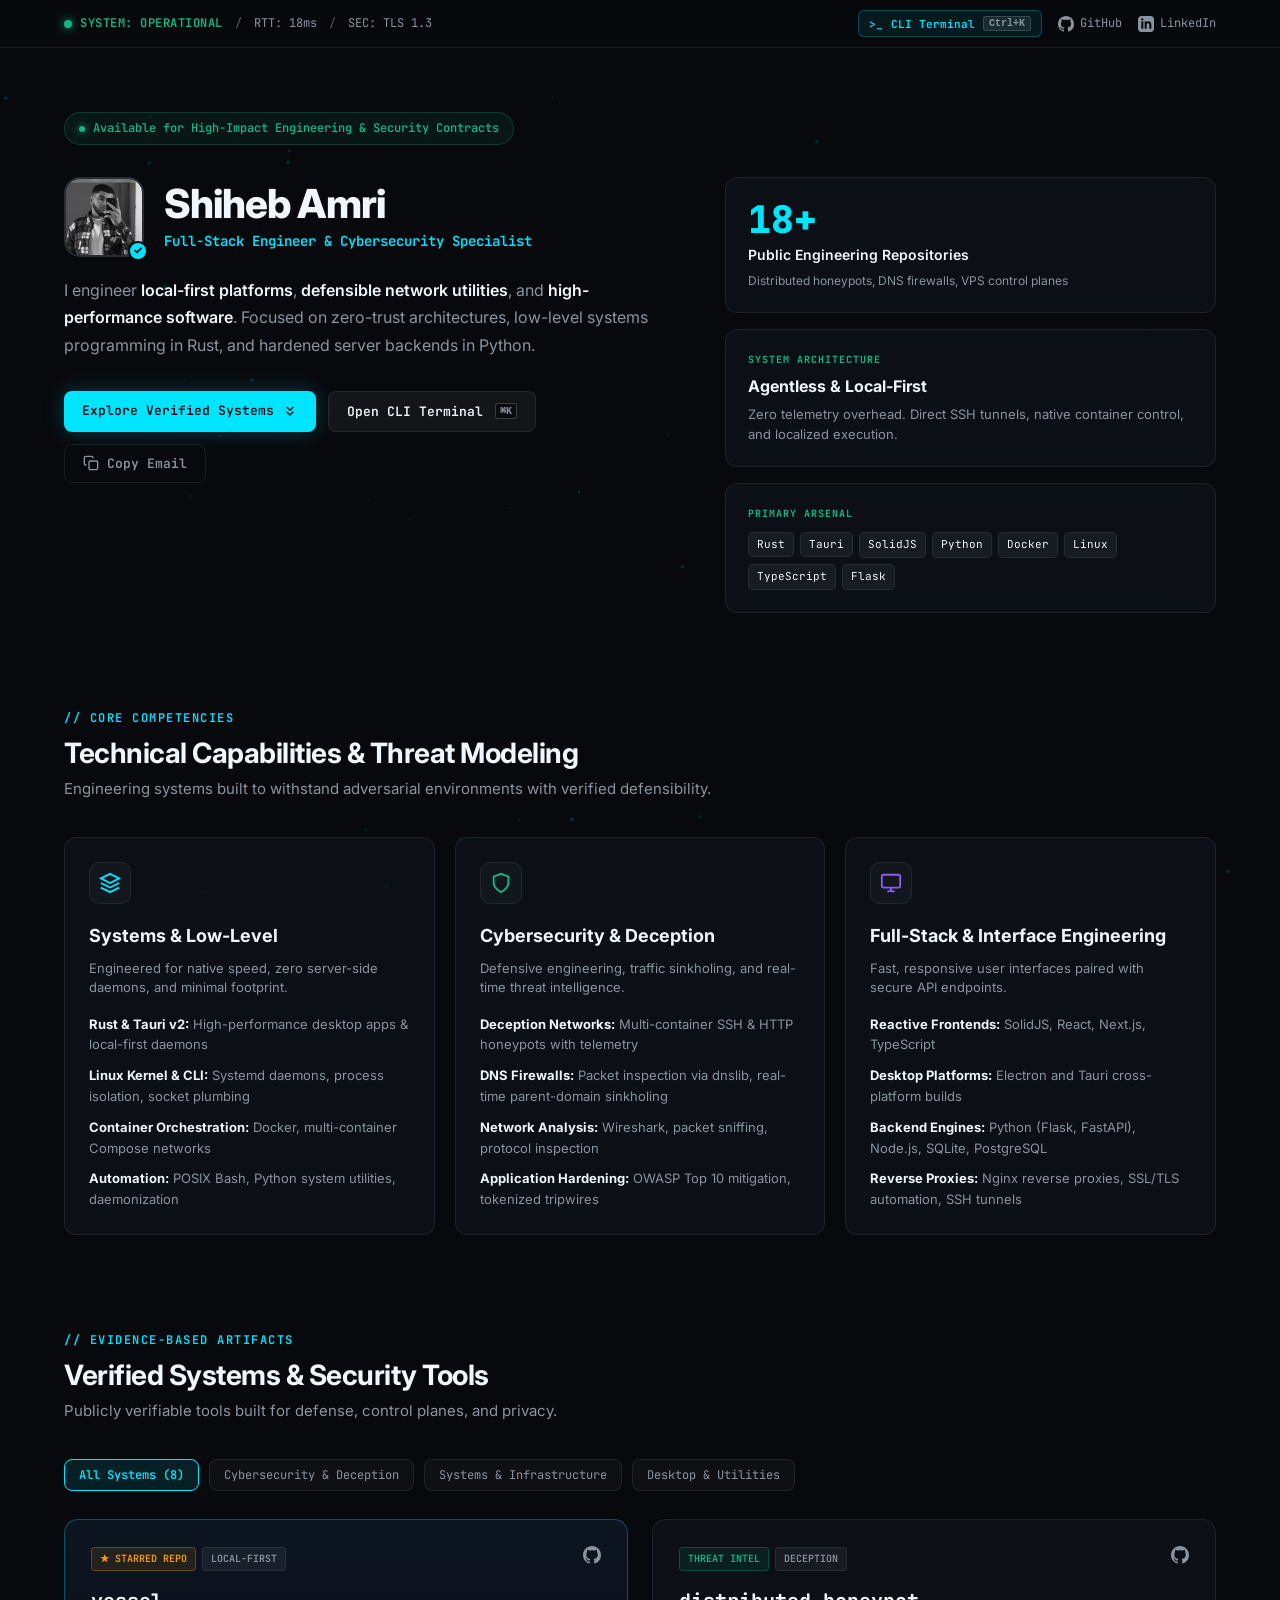
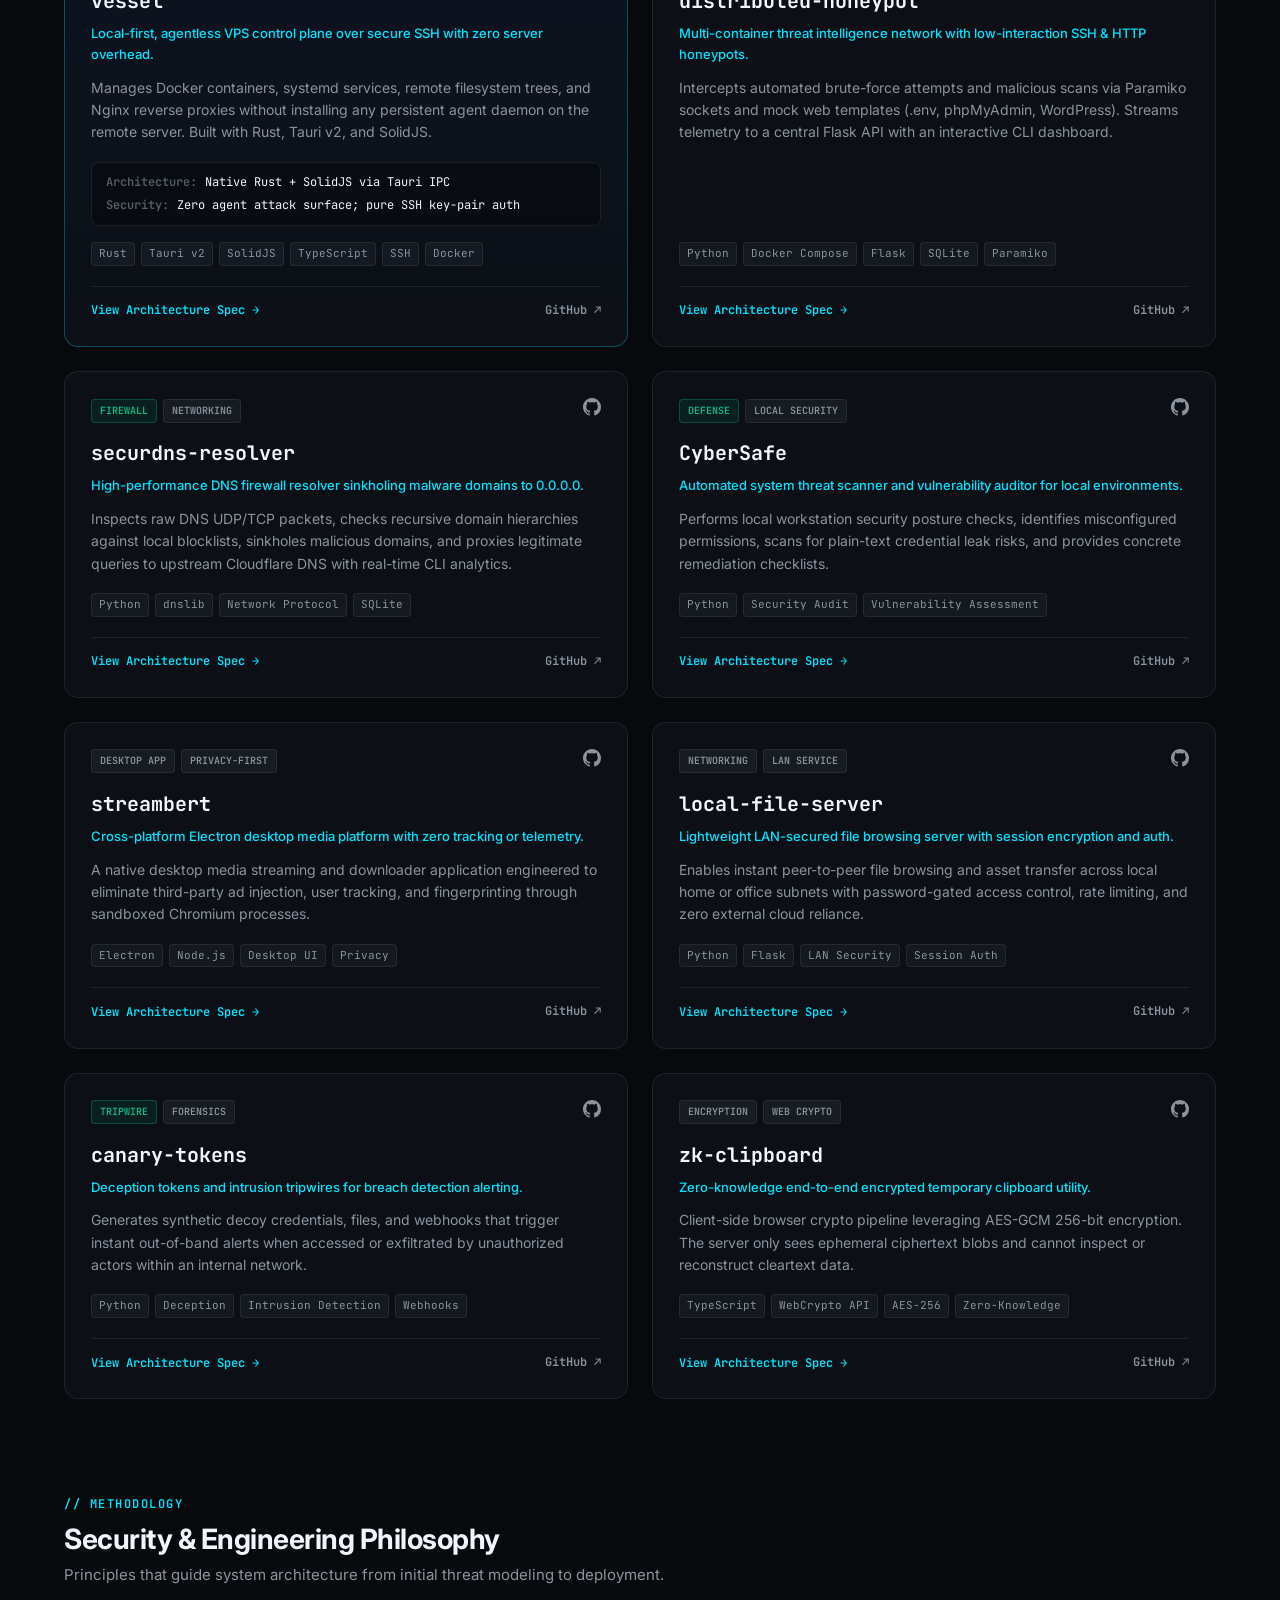
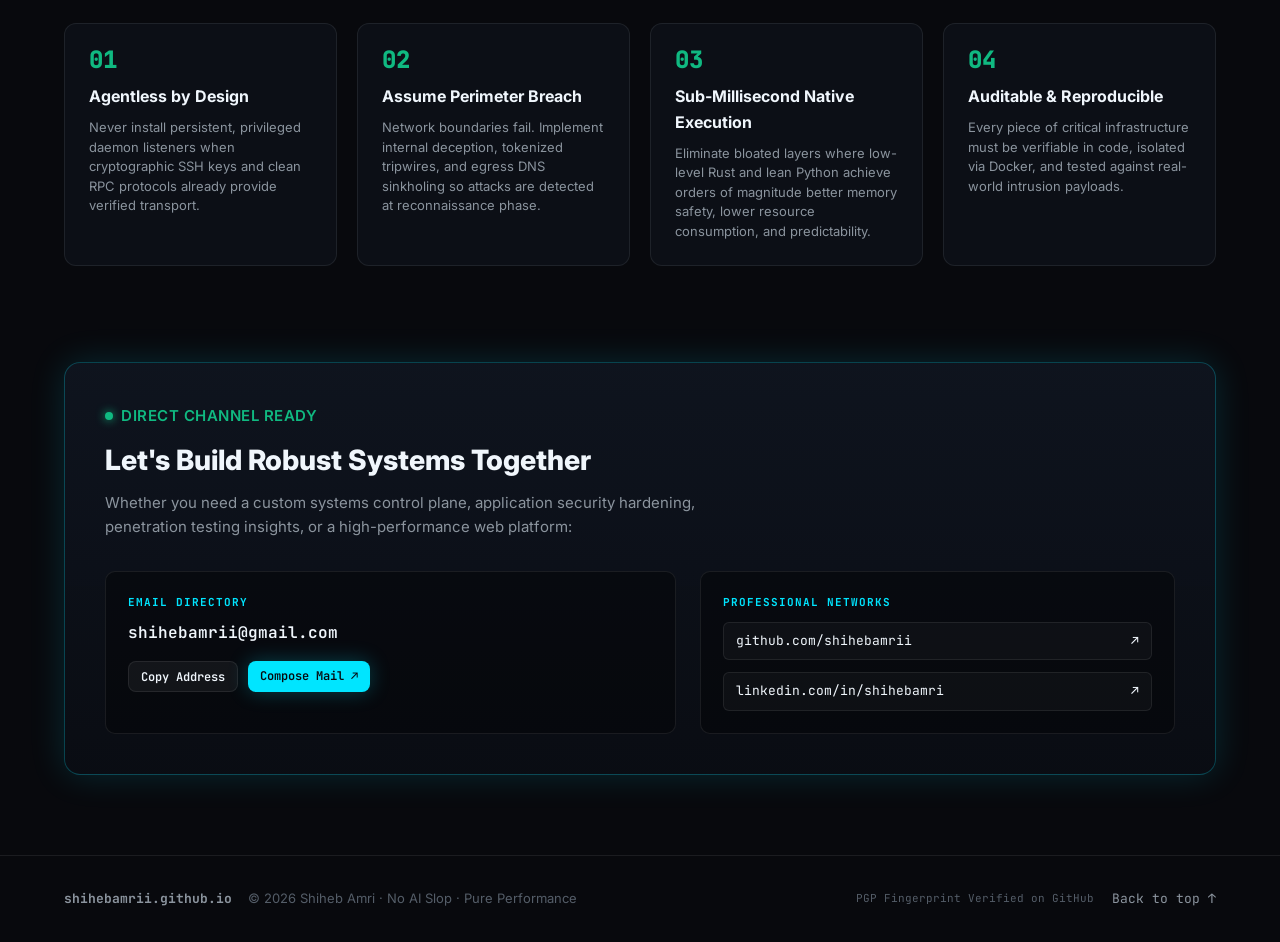
==== index.html @ 196daef8 "feat: initial release of minimal dark engineering & cybersecurity portfolio" ====
<!DOCTYPE html>
<html lang="en">
<head>
  <meta charset="UTF-8">
  <meta name="viewport" content="width=device-width, initial-scale=1.0">
  <title>Shiheb Amri — Full-Stack Engineer & Cybersecurity Specialist</title>
  <meta name="description" content="Portfolio of Shiheb Amri (shihebamrii). Full-Stack Engineer & Cybersecurity Specialist building local-first systems, DNS firewalls, distributed honeypots, and high-performance software.">
  <meta name="keywords" content="Shiheb Amri, shihebamrii, Cybersecurity, Full-Stack Developer, Rust, Tauri, SolidJS, Python, Flask, Docker, Linux, DNS Firewall, Honeypots">
  <meta name="author" content="Shiheb Amri">
  
  <!-- Open Graph / Social Media -->
  <meta property="og:type" content="website">
  <meta property="og:url" content="https://shihebamrii.github.io/">
  <meta property="og:title" content="Shiheb Amri — Full-Stack Engineer & Cybersecurity Specialist">
  <meta property="og:description" content="Local-first platforms, network intrusion deception, DNS firewalls, and zero-trust engineering.">
  <meta property="og:image" content="https://avatars.githubusercontent.com/u/238729275?v=4">

  <!-- Twitter Card -->
  <meta name="twitter:card" content="summary_large_image">
  <meta name="twitter:title" content="Shiheb Amri — Full-Stack Engineer & Cybersecurity Specialist">
  <meta name="twitter:description" content="Local-first platforms, network intrusion deception, DNS firewalls, and zero-trust engineering.">
  <meta name="twitter:image" content="https://avatars.githubusercontent.com/u/238729275?v=4">

  <!-- Favicon -->
  <link rel="icon" type="image/svg+xml" href="data:image/svg+xml,<svg xmlns='http://www.w3.org/2000/svg' viewBox='0 0 100 100'><rect width='100' height='100' rx='20' fill='%2308090d'/><path d='M50 15 L80 30 L80 60 C80 75 50 88 50 88 C50 88 20 75 20 60 L20 30 Z' fill='none' stroke='%2300e5ff' stroke-width='6'/><circle cx='50' cy='52' r='8' fill='%2310b981'/></svg>">

  <!-- Typography: Inter & JetBrains Mono -->
  <link rel="preconnect" href="https://fonts.googleapis.com">
  <link rel="preconnect" href="https://fonts.gstatic.com" crossorigin>
  <link href="https://fonts.googleapis.com/css2?family=Inter:wght@300;400;500;600;700&family=JetBrains+Mono:wght@400;500;600;700&display=swap" rel="stylesheet">
  
  <!-- Stylesheet -->
  <link rel="stylesheet" href="css/style.css">
</head>
<body>
  <!-- Ambient Interactive Canvas -->
  <canvas id="ambient-canvas"></canvas>

  <!-- Top System Telemetry Bar -->
  <header class="telemetry-bar">
    <div class="telemetry-inner">
      <div class="telemetry-left">
        <span class="status-indicator">
          <span class="pulse-dot"></span>
          <span class="status-text">SYSTEM: OPERATIONAL</span>
        </span>
        <span class="telemetry-divider">/</span>
        <span class="telemetry-stat" id="telemetry-ping">RTT: 18ms</span>
        <span class="telemetry-divider">/</span>
        <span class="telemetry-stat">SEC: TLS 1.3</span>
      </div>

      <div class="telemetry-right">
        <button class="terminal-trigger-btn" id="open-terminal-btn" aria-label="Open Interactive Terminal">
          <span class="terminal-icon">&gt;_</span>
          <span class="terminal-label">CLI Terminal</span>
          <kbd class="kbd-badge">Ctrl+K</kbd>
        </button>
        <a href="https://github.com/shihebamrii" target="_blank" rel="noopener noreferrer" class="telemetry-link" aria-label="GitHub Profile">
          <svg class="icon" viewBox="0 0 24 24" width="16" height="16" fill="currentColor">
            <path d="M12 0C5.37 0 0 5.37 0 12c0 5.31 3.435 9.795 8.205 11.385.6.105.825-.255.825-.57 0-.285-.015-1.23-.015-2.235-3.015.555-3.795-.735-4.035-1.41-.135-.345-.72-1.41-1.23-1.695-.42-.225-1.02-.78-.015-.795.945-.015 1.62.87 1.845 1.23 1.08 1.815 2.805 1.305 3.495.99.105-.78.42-1.305.765-1.605-2.67-.3-5.46-1.335-5.46-5.925 0-1.305.465-2.385 1.23-3.225-.12-.3-.54-1.53.12-3.18 0 0 1.005-.315 3.3 1.23.96-.27 1.98-.405 3-.405s2.04.135 3 .405c2.295-1.56 3.3-1.23 3.3-1.23.66 1.65.24 2.88.12 3.18.765.84 1.23 1.905 1.23 3.225 0 4.605-2.805 5.625-5.475 5.925.435.375.81 1.095.81 2.22 0 1.605-.015 2.895-.015 3.3 0 .315.225.69.825.57A12.02 12.02 0 0024 12c0-6.63-5.37-12-12-12z"/>
          </svg>
          <span>GitHub</span>
        </a>
        <a href="https://linkedin.com/in/shihebamri" target="_blank" rel="noopener noreferrer" class="telemetry-link" aria-label="LinkedIn Profile">
          <svg class="icon" viewBox="0 0 24 24" width="16" height="16" fill="currentColor">
            <path d="M19 0h-14c-2.761 0-5 2.239-5 5v14c0 2.761 2.239 5 5 5h14c2.762 0 5-2.239 5-5v-14c0-2.761-2.238-5-5-5zm-11 19h-3v-11h3v11zm-1.5-12.268c-.966 0-1.75-.79-1.75-1.764s.784-1.764 1.75-1.764 1.75.79 1.75 1.764-.783 1.764-1.75 1.764zm13.5 12.268h-3v-5.604c0-3.368-4-3.113-4 0v5.604h-3v-11h3v1.765c1.396-2.586 7-2.777 7 2.476v6.759z"/>
          </svg>
          <span>LinkedIn</span>
        </a>
      </div>
    </div>
  </header>

  <!-- Main Container -->
  <main class="page-container">
    
    <!-- Hero Section -->
    <section class="hero-section" id="overview">
      <div class="hero-badge">
        <span class="badge-dot"></span>
        <span class="badge-text">Available for High-Impact Engineering & Security Contracts</span>
      </div>

      <div class="hero-content">
        <div class="hero-intro">
          <div class="hero-header-row">
            <div class="hero-avatar-wrapper">
              <img src="assets/avatar.png" alt="Shiheb Amri" class="hero-avatar" onerror="this.src='https://avatars.githubusercontent.com/u/238729275?v=4'">
              <span class="avatar-verified-badge" title="Identity Verified">✓</span>
            </div>
            <div>
              <h1 class="hero-name">Shiheb Amri</h1>
              <div class="hero-role-tag">Full-Stack Engineer &amp; Cybersecurity Specialist</div>
            </div>
          </div>

          <p class="hero-bio">
            I engineer <strong>local-first platforms</strong>, <strong>defensible network utilities</strong>, and <strong>high-performance software</strong>. 
            Focused on zero-trust architectures, low-level systems programming in Rust, and hardened server backends in Python.
          </p>

          <div class="hero-actions">
            <a href="#systems" class="btn btn-primary">
              <span>Explore Verified Systems</span>
              <svg viewBox="0 0 24 24" width="16" height="16" fill="none" stroke="currentColor" stroke-width="2">
                <path d="M7 13l5 5 5-5M7 6l5 5 5-5"/>
              </svg>
            </a>
            <button class="btn btn-secondary" id="hero-terminal-btn">
              <span>Open CLI Terminal</span>
              <kbd class="kbd-inline">⌘K</kbd>
            </button>
            <button class="btn btn-ghost" id="copy-email-btn" data-email="shihebamrii@gmail.com">
              <svg viewBox="0 0 24 24" width="16" height="16" fill="none" stroke="currentColor" stroke-width="2">
                <rect x="9" y="9" width="13" height="13" rx="2" ry="2"></rect>
                <path d="M5 15H4a2 2 0 0 1-2-2V4a2 2 0 0 1 2-2h9a2 2 0 0 1 2 2v1"></path>
              </svg>
              <span id="copy-email-text">Copy Email</span>
            </button>
          </div>
        </div>

        <!-- Bento Hero Highlights -->
        <div class="hero-bento">
          <div class="bento-card bento-metric">
            <div class="metric-number">18+</div>
            <div class="metric-label">Public Engineering Repositories</div>
            <div class="metric-sub">Distributed honeypots, DNS firewalls, VPS control planes</div>
          </div>

          <div class="bento-card bento-core">
            <div class="card-tag">SYSTEM ARCHITECTURE</div>
            <h3 class="bento-title">Agentless &amp; Local-First</h3>
            <p class="bento-desc">Zero telemetry overhead. Direct SSH tunnels, native container control, and localized execution.</p>
          </div>

          <div class="bento-card bento-languages">
            <div class="card-tag">PRIMARY ARSENAL</div>
            <div class="stack-badges">
              <span class="badge">Rust</span>
              <span class="badge">Tauri</span>
              <span class="badge">SolidJS</span>
              <span class="badge">Python</span>
              <span class="badge">Docker</span>
              <span class="badge">Linux</span>
              <span class="badge">TypeScript</span>
              <span class="badge">Flask</span>
            </div>
          </div>
        </div>
      </div>
    </section>

    <!-- Technical Competencies Section -->
    <section class="section-container" id="capabilities">
      <div class="section-header">
        <div class="section-pretitle">// CORE COMPETENCIES</div>
        <h2 class="section-title">Technical Capabilities &amp; Threat Modeling</h2>
        <p class="section-desc">Engineering systems built to withstand adversarial environments with verified defensibility.</p>
      </div>

      <div class="capabilities-grid">
        <div class="cap-card">
          <div class="cap-icon">
            <svg viewBox="0 0 24 24" width="22" height="22" fill="none" stroke="#00e5ff" stroke-width="2">
              <path d="M12 2L2 7l10 5 10-5-10-5zM2 17l10 5 10-5M2 12l10 5 10-5"/>
            </svg>
          </div>
          <h3 class="cap-title">Systems &amp; Low-Level</h3>
          <p class="cap-desc">Engineered for native speed, zero server-side daemons, and minimal footprint.</p>
          <ul class="cap-list">
            <li><strong>Rust &amp; Tauri v2:</strong> High-performance desktop apps &amp; local-first daemons</li>
            <li><strong>Linux Kernel &amp; CLI:</strong> Systemd daemons, process isolation, socket plumbing</li>
            <li><strong>Container Orchestration:</strong> Docker, multi-container Compose networks</li>
            <li><strong>Automation:</strong> POSIX Bash, Python system utilities, daemonization</li>
          </ul>
        </div>

        <div class="cap-card">
          <div class="cap-icon">
            <svg viewBox="0 0 24 24" width="22" height="22" fill="none" stroke="#10b981" stroke-width="2">
              <path d="M12 22s8-4 8-10V5l-8-3-8 3v7c0 6 8 10 8 10z"/>
            </svg>
          </div>
          <h3 class="cap-title">Cybersecurity &amp; Deception</h3>
          <p class="cap-desc">Defensive engineering, traffic sinkholing, and real-time threat intelligence.</p>
          <ul class="cap-list">
            <li><strong>Deception Networks:</strong> Multi-container SSH &amp; HTTP honeypots with telemetry</li>
            <li><strong>DNS Firewalls:</strong> Packet inspection via dnslib, real-time parent-domain sinkholing</li>
            <li><strong>Network Analysis:</strong> Wireshark, packet sniffing, protocol inspection</li>
            <li><strong>Application Hardening:</strong> OWASP Top 10 mitigation, tokenized tripwires</li>
          </ul>
        </div>

        <div class="cap-card">
          <div class="cap-icon">
            <svg viewBox="0 0 24 24" width="22" height="22" fill="none" stroke="#8b5cf6" stroke-width="2">
              <rect x="2" y="3" width="20" height="14" rx="2" ry="2"/>
              <line x1="8" y1="21" x2="16" y2="21"/>
              <line x1="12" y1="17" x2="12" y2="21"/>
            </svg>
          </div>
          <h3 class="cap-title">Full-Stack &amp; Interface Engineering</h3>
          <p class="cap-desc">Fast, responsive user interfaces paired with secure API endpoints.</p>
          <ul class="cap-list">
            <li><strong>Reactive Frontends:</strong> SolidJS, React, Next.js, TypeScript</li>
            <li><strong>Desktop Platforms:</strong> Electron and Tauri cross-platform builds</li>
            <li><strong>Backend Engines:</strong> Python (Flask, FastAPI), Node.js, SQLite, PostgreSQL</li>
            <li><strong>Reverse Proxies:</strong> Nginx reverse proxies, SSL/TLS automation, SSH tunnels</li>
          </ul>
        </div>
      </div>
    </section>

    <!-- Featured Engineering & Security Systems Section -->
    <section class="section-container" id="systems">
      <div class="section-header">
        <div class="section-pretitle">// EVIDENCE-BASED ARTIFACTS</div>
        <h2 class="section-title">Verified Systems &amp; Security Tools</h2>
        <p class="section-desc">Publicly verifiable tools built for defense, control planes, and privacy.</p>
      </div>

      <!-- Filter Controls -->
      <div class="filter-bar">
        <button class="filter-btn active" data-filter="all">All Systems (8)</button>
        <button class="filter-btn" data-filter="security">Cybersecurity &amp; Deception</button>
        <button class="filter-btn" data-filter="systems">Systems &amp; Infrastructure</button>
        <button class="filter-btn" data-filter="desktop">Desktop &amp; Utilities</button>
      </div>

      <!-- Systems Grid -->
      <div class="systems-grid" id="projects-grid">
        
        <!-- Project 1: vessel -->
        <article class="system-card featured-system" data-category="systems">
          <div class="card-glow"></div>
          <div class="system-header">
            <div class="system-meta">
              <span class="system-badge star-badge">★ STARRED REPO</span>
              <span class="system-badge">LOCAL-FIRST</span>
            </div>
            <div class="system-links">
              <a href="https://github.com/shihebamrii/vessel" target="_blank" rel="noopener noreferrer" class="card-icon-link" title="View Source on GitHub">
                <svg viewBox="0 0 24 24" width="18" height="18" fill="currentColor">
                  <path d="M12 0C5.37 0 0 5.37 0 12c0 5.31 3.435 9.795 8.205 11.385.6.105.825-.255.825-.57 0-.285-.015-1.23-.015-2.235-3.015.555-3.795-.735-4.035-1.41-.135-.345-.72-1.41-1.23-1.695-.42-.225-1.02-.78-.015-.795.945-.015 1.62.87 1.845 1.23 1.08 1.815 2.805 1.305 3.495.99.105-.78.42-1.305.765-1.605-2.67-.3-5.46-1.335-5.46-5.925 0-1.305.465-2.385 1.23-3.225-.12-.3-.54-1.53.12-3.18 0 0 1.005-.315 3.3 1.23.96-.27 1.98-.405 3-.405s2.04.135 3 .405c2.295-1.56 3.3-1.23 3.3-1.23.66 1.65.24 2.88.12 3.18.765.84 1.23 1.905 1.23 3.225 0 4.605-2.805 5.625-5.475 5.925.435.375.81 1.095.81 2.22 0 1.605-.015 2.895-.015 3.3 0 .315.225.69.825.57A12.02 12.02 0 0024 12c0-6.63-5.37-12-12-12z"/>
                </svg>
              </a>
            </div>
          </div>
          <h3 class="system-title">vessel</h3>
          <p class="system-tagline">Local-first, agentless VPS control plane over secure SSH with zero server overhead.</p>
          <p class="system-summary">
            Manages Docker containers, systemd services, remote filesystem trees, and Nginx reverse proxies without installing any persistent agent daemon on the remote server. Built with Rust, Tauri v2, and SolidJS.
          </p>
          <div class="system-specs">
            <div class="spec-item">
              <span class="spec-k">Architecture:</span>
              <span class="spec-v">Native Rust + SolidJS via Tauri IPC</span>
            </div>
            <div class="spec-item">
              <span class="spec-k">Security:</span>
              <span class="spec-v">Zero agent attack surface; pure SSH key-pair auth</span>
            </div>
          </div>
          <div class="system-tags">
            <span class="tech-tag">Rust</span>
            <span class="tech-tag">Tauri v2</span>
            <span class="tech-tag">SolidJS</span>
            <span class="tech-tag">TypeScript</span>
            <span class="tech-tag">SSH</span>
            <span class="tech-tag">Docker</span>
          </div>
          <div class="system-footer">
            <button class="spec-trigger-btn" data-project="vessel">View Architecture Spec →</button>
            <a href="https://github.com/shihebamrii/vessel" target="_blank" rel="noopener noreferrer" class="system-ext-link">GitHub ↗</a>
          </div>
        </article>

        <!-- Project 2: distributed-honeypot -->
        <article class="system-card" data-category="security">
          <div class="card-glow"></div>
          <div class="system-header">
            <div class="system-meta">
              <span class="system-badge sec-badge">THREAT INTEL</span>
              <span class="system-badge">DECEPTION</span>
            </div>
            <div class="system-links">
              <a href="https://github.com/shihebamrii/distributed-honeypot" target="_blank" rel="noopener noreferrer" class="card-icon-link" title="View Source">
                <svg viewBox="0 0 24 24" width="18" height="18" fill="currentColor">
                  <path d="M12 0C5.37 0 0 5.37 0 12c0 5.31 3.435 9.795 8.205 11.385.6.105.825-.255.825-.57 0-.285-.015-1.23-.015-2.235-3.015.555-3.795-.735-4.035-1.41-.135-.345-.72-1.41-1.23-1.695-.42-.225-1.02-.78-.015-.795.945-.015 1.62.87 1.845 1.23 1.08 1.815 2.805 1.305 3.495.99.105-.78.42-1.305.765-1.605-2.67-.3-5.46-1.335-5.46-5.925 0-1.305.465-2.385 1.23-3.225-.12-.3-.54-1.53.12-3.18 0 0 1.005-.315 3.3 1.23.96-.27 1.98-.405 3-.405s2.04.135 3 .405c2.295-1.56 3.3-1.23 3.3-1.23.66 1.65.24 2.88.12 3.18.765.84 1.23 1.905 1.23 3.225 0 4.605-2.805 5.625-5.475 5.925.435.375.81 1.095.81 2.22 0 1.605-.015 2.895-.015 3.3 0 .315.225.69.825.57A12.02 12.02 0 0024 12c0-6.63-5.37-12-12-12z"/>
                </svg>
              </a>
            </div>
          </div>
          <h3 class="system-title">distributed-honeypot</h3>
          <p class="system-tagline">Multi-container threat intelligence network with low-interaction SSH &amp; HTTP honeypots.</p>
          <p class="system-summary">
            Intercepts automated brute-force attempts and malicious scans via Paramiko sockets and mock web templates (.env, phpMyAdmin, WordPress). Streams telemetry to a central Flask API with an interactive CLI dashboard.
          </p>
          <div class="system-tags">
            <span class="tech-tag">Python</span>
            <span class="tech-tag">Docker Compose</span>
            <span class="tech-tag">Flask</span>
            <span class="tech-tag">SQLite</span>
            <span class="tech-tag">Paramiko</span>
          </div>
          <div class="system-footer">
            <button class="spec-trigger-btn" data-project="honeypot">View Architecture Spec →</button>
            <a href="https://github.com/shihebamrii/distributed-honeypot" target="_blank" rel="noopener noreferrer" class="system-ext-link">GitHub ↗</a>
          </div>
        </article>

        <!-- Project 3: securdns-resolver -->
        <article class="system-card" data-category="security">
          <div class="card-glow"></div>
          <div class="system-header">
            <div class="system-meta">
              <span class="system-badge sec-badge">FIREWALL</span>
              <span class="system-badge">NETWORKING</span>
            </div>
            <div class="system-links">
              <a href="https://github.com/shihebamrii/securdns-resolver" target="_blank" rel="noopener noreferrer" class="card-icon-link" title="View Source">
                <svg viewBox="0 0 24 24" width="18" height="18" fill="currentColor">
                  <path d="M12 0C5.37 0 0 5.37 0 12c0 5.31 3.435 9.795 8.205 11.385.6.105.825-.255.825-.57 0-.285-.015-1.23-.015-2.235-3.015.555-3.795-.735-4.035-1.41-.135-.345-.72-1.41-1.23-1.695-.42-.225-1.02-.78-.015-.795.945-.015 1.62.87 1.845 1.23 1.08 1.815 2.805 1.305 3.495.99.105-.78.42-1.305.765-1.605-2.67-.3-5.46-1.335-5.46-5.925 0-1.305.465-2.385 1.23-3.225-.12-.3-.54-1.53.12-3.18 0 0 1.005-.315 3.3 1.23.96-.27 1.98-.405 3-.405s2.04.135 3 .405c2.295-1.56 3.3-1.23 3.3-1.23.66 1.65.24 2.88.12 3.18.765.84 1.23 1.905 1.23 3.225 0 4.605-2.805 5.625-5.475 5.925.435.375.81 1.095.81 2.22 0 1.605-.015 2.895-.015 3.3 0 .315.225.69.825.57A12.02 12.02 0 0024 12c0-6.63-5.37-12-12-12z"/>
                </svg>
              </a>
            </div>
          </div>
          <h3 class="system-title">securdns-resolver</h3>
          <p class="system-tagline">High-performance DNS firewall resolver sinkholing malware domains to 0.0.0.0.</p>
          <p class="system-summary">
            Inspects raw DNS UDP/TCP packets, checks recursive domain hierarchies against local blocklists, sinkholes malicious domains, and proxies legitimate queries to upstream Cloudflare DNS with real-time CLI analytics.
          </p>
          <div class="system-tags">
            <span class="tech-tag">Python</span>
            <span class="tech-tag">dnslib</span>
            <span class="tech-tag">Network Protocol</span>
            <span class="tech-tag">SQLite</span>
          </div>
          <div class="system-footer">
            <button class="spec-trigger-btn" data-project="securdns">View Architecture Spec →</button>
            <a href="https://github.com/shihebamrii/securdns-resolver" target="_blank" rel="noopener noreferrer" class="system-ext-link">GitHub ↗</a>
          </div>
        </article>

        <!-- Project 4: CyberSafe -->
        <article class="system-card" data-category="security">
          <div class="card-glow"></div>
          <div class="system-header">
            <div class="system-meta">
              <span class="system-badge sec-badge">DEFENSE</span>
              <span class="system-badge">LOCAL SECURITY</span>
            </div>
            <div class="system-links">
              <a href="https://github.com/shihebamrii/CyberSafe" target="_blank" rel="noopener noreferrer" class="card-icon-link" title="View Source">
                <svg viewBox="0 0 24 24" width="18" height="18" fill="currentColor">
                  <path d="M12 0C5.37 0 0 5.37 0 12c0 5.31 3.435 9.795 8.205 11.385.6.105.825-.255.825-.57 0-.285-.015-1.23-.015-2.235-3.015.555-3.795-.735-4.035-1.41-.135-.345-.72-1.41-1.23-1.695-.42-.225-1.02-.78-.015-.795.945-.015 1.62.87 1.845 1.23 1.08 1.815 2.805 1.305 3.495.99.105-.78.42-1.305.765-1.605-2.67-.3-5.46-1.335-5.46-5.925 0-1.305.465-2.385 1.23-3.225-.12-.3-.54-1.53.12-3.18 0 0 1.005-.315 3.3 1.23.96-.27 1.98-.405 3-.405s2.04.135 3 .405c2.295-1.56 3.3-1.23 3.3-1.23.66 1.65.24 2.88.12 3.18.765.84 1.23 1.905 1.23 3.225 0 4.605-2.805 5.625-5.475 5.925.435.375.81 1.095.81 2.22 0 1.605-.015 2.895-.015 3.3 0 .315.225.69.825.57A12.02 12.02 0 0024 12c0-6.63-5.37-12-12-12z"/>
                </svg>
              </a>
            </div>
          </div>
          <h3 class="system-title">CyberSafe</h3>
          <p class="system-tagline">Automated system threat scanner and vulnerability auditor for local environments.</p>
          <p class="system-summary">
            Performs local workstation security posture checks, identifies misconfigured permissions, scans for plain-text credential leak risks, and provides concrete remediation checklists.
          </p>
          <div class="system-tags">
            <span class="tech-tag">Python</span>
            <span class="tech-tag">Security Audit</span>
            <span class="tech-tag">Vulnerability Assessment</span>
          </div>
          <div class="system-footer">
            <button class="spec-trigger-btn" data-project="cybersafe">View Architecture Spec →</button>
            <a href="https://github.com/shihebamrii/CyberSafe" target="_blank" rel="noopener noreferrer" class="system-ext-link">GitHub ↗</a>
          </div>
        </article>

        <!-- Project 5: streambert -->
        <article class="system-card" data-category="desktop">
          <div class="card-glow"></div>
          <div class="system-header">
            <div class="system-meta">
              <span class="system-badge">DESKTOP APP</span>
              <span class="system-badge">PRIVACY-FIRST</span>
            </div>
            <div class="system-links">
              <a href="https://github.com/shihebamrii/streambert" target="_blank" rel="noopener noreferrer" class="card-icon-link" title="View Source">
                <svg viewBox="0 0 24 24" width="18" height="18" fill="currentColor">
                  <path d="M12 0C5.37 0 0 5.37 0 12c0 5.31 3.435 9.795 8.205 11.385.6.105.825-.255.825-.57 0-.285-.015-1.23-.015-2.235-3.015.555-3.795-.735-4.035-1.41-.135-.345-.72-1.41-1.23-1.695-.42-.225-1.02-.78-.015-.795.945-.015 1.62.87 1.845 1.23 1.08 1.815 2.805 1.305 3.495.99.105-.78.42-1.305.765-1.605-2.67-.3-5.46-1.335-5.46-5.925 0-1.305.465-2.385 1.23-3.225-.12-.3-.54-1.53.12-3.18 0 0 1.005-.315 3.3 1.23.96-.27 1.98-.405 3-.405s2.04.135 3 .405c2.295-1.56 3.3-1.23 3.3-1.23.66 1.65.24 2.88.12 3.18.765.84 1.23 1.905 1.23 3.225 0 4.605-2.805 5.625-5.475 5.925.435.375.81 1.095.81 2.22 0 1.605-.015 2.895-.015 3.3 0 .315.225.69.825.57A12.02 12.02 0 0024 12c0-6.63-5.37-12-12-12z"/>
                </svg>
              </a>
            </div>
          </div>
          <h3 class="system-title">streambert</h3>
          <p class="system-tagline">Cross-platform Electron desktop media platform with zero tracking or telemetry.</p>
          <p class="system-summary">
            A native desktop media streaming and downloader application engineered to eliminate third-party ad injection, user tracking, and fingerprinting through sandboxed Chromium processes.
          </p>
          <div class="system-tags">
            <span class="tech-tag">Electron</span>
            <span class="tech-tag">Node.js</span>
            <span class="tech-tag">Desktop UI</span>
            <span class="tech-tag">Privacy</span>
          </div>
          <div class="system-footer">
            <button class="spec-trigger-btn" data-project="streambert">View Architecture Spec →</button>
            <a href="https://github.com/shihebamrii/streambert" target="_blank" rel="noopener noreferrer" class="system-ext-link">GitHub ↗</a>
          </div>
        </article>

        <!-- Project 6: local-file-server -->
        <article class="system-card" data-category="systems">
          <div class="card-glow"></div>
          <div class="system-header">
            <div class="system-meta">
              <span class="system-badge">NETWORKING</span>
              <span class="system-badge">LAN SERVICE</span>
            </div>
            <div class="system-links">
              <a href="https://github.com/shihebamrii/local-file-server" target="_blank" rel="noopener noreferrer" class="card-icon-link" title="View Source">
                <svg viewBox="0 0 24 24" width="18" height="18" fill="currentColor">
                  <path d="M12 0C5.37 0 0 5.37 0 12c0 5.31 3.435 9.795 8.205 11.385.6.105.825-.255.825-.57 0-.285-.015-1.23-.015-2.235-3.015.555-3.795-.735-4.035-1.41-.135-.345-.72-1.41-1.23-1.695-.42-.225-1.02-.78-.015-.795.945-.015 1.62.87 1.845 1.23 1.08 1.815 2.805 1.305 3.495.99.105-.78.42-1.305.765-1.605-2.67-.3-5.46-1.335-5.46-5.925 0-1.305.465-2.385 1.23-3.225-.12-.3-.54-1.53.12-3.18 0 0 1.005-.315 3.3 1.23.96-.27 1.98-.405 3-.405s2.04.135 3 .405c2.295-1.56 3.3-1.23 3.3-1.23.66 1.65.24 2.88.12 3.18.765.84 1.23 1.905 1.23 3.225 0 4.605-2.805 5.625-5.475 5.925.435.375.81 1.095.81 2.22 0 1.605-.015 2.895-.015 3.3 0 .315.225.69.825.57A12.02 12.02 0 0024 12c0-6.63-5.37-12-12-12z"/>
                </svg>
              </a>
            </div>
          </div>
          <h3 class="system-title">local-file-server</h3>
          <p class="system-tagline">Lightweight LAN-secured file browsing server with session encryption and auth.</p>
          <p class="system-summary">
            Enables instant peer-to-peer file browsing and asset transfer across local home or office subnets with password-gated access control, rate limiting, and zero external cloud reliance.
          </p>
          <div class="system-tags">
            <span class="tech-tag">Python</span>
            <span class="tech-tag">Flask</span>
            <span class="tech-tag">LAN Security</span>
            <span class="tech-tag">Session Auth</span>
          </div>
          <div class="system-footer">
            <button class="spec-trigger-btn" data-project="fileserver">View Architecture Spec →</button>
            <a href="https://github.com/shihebamrii/local-file-server" target="_blank" rel="noopener noreferrer" class="system-ext-link">GitHub ↗</a>
          </div>
        </article>

        <!-- Project 7: canary-tokens -->
        <article class="system-card" data-category="security">
          <div class="card-glow"></div>
          <div class="system-header">
            <div class="system-meta">
              <span class="system-badge sec-badge">TRIPWIRE</span>
              <span class="system-badge">FORENSICS</span>
            </div>
            <div class="system-links">
              <a href="https://github.com/shihebamrii/canary-tokens" target="_blank" rel="noopener noreferrer" class="card-icon-link" title="View Source">
                <svg viewBox="0 0 24 24" width="18" height="18" fill="currentColor">
                  <path d="M12 0C5.37 0 0 5.37 0 12c0 5.31 3.435 9.795 8.205 11.385.6.105.825-.255.825-.57 0-.285-.015-1.23-.015-2.235-3.015.555-3.795-.735-4.035-1.41-.135-.345-.72-1.41-1.23-1.695-.42-.225-1.02-.78-.015-.795.945-.015 1.62.87 1.845 1.23 1.08 1.815 2.805 1.305 3.495.99.105-.78.42-1.305.765-1.605-2.67-.3-5.46-1.335-5.46-5.925 0-1.305.465-2.385 1.23-3.225-.12-.3-.54-1.53.12-3.18 0 0 1.005-.315 3.3 1.23.96-.27 1.98-.405 3-.405s2.04.135 3 .405c2.295-1.56 3.3-1.23 3.3-1.23.66 1.65.24 2.88.12 3.18.765.84 1.23 1.905 1.23 3.225 0 4.605-2.805 5.625-5.475 5.925.435.375.81 1.095.81 2.22 0 1.605-.015 2.895-.015 3.3 0 .315.225.69.825.57A12.02 12.02 0 0024 12c0-6.63-5.37-12-12-12z"/>
                </svg>
              </a>
            </div>
          </div>
          <h3 class="system-title">canary-tokens</h3>
          <p class="system-tagline">Deception tokens and intrusion tripwires for breach detection alerting.</p>
          <p class="system-summary">
            Generates synthetic decoy credentials, files, and webhooks that trigger instant out-of-band alerts when accessed or exfiltrated by unauthorized actors within an internal network.
          </p>
          <div class="system-tags">
            <span class="tech-tag">Python</span>
            <span class="tech-tag">Deception</span>
            <span class="tech-tag">Intrusion Detection</span>
            <span class="tech-tag">Webhooks</span>
          </div>
          <div class="system-footer">
            <button class="spec-trigger-btn" data-project="canary">View Architecture Spec →</button>
            <a href="https://github.com/shihebamrii/canary-tokens" target="_blank" rel="noopener noreferrer" class="system-ext-link">GitHub ↗</a>
          </div>
        </article>

        <!-- Project 8: zk-clipboard -->
        <article class="system-card" data-category="desktop">
          <div class="card-glow"></div>
          <div class="system-header">
            <div class="system-meta">
              <span class="system-badge">ENCRYPTION</span>
              <span class="system-badge">WEB CRYPTO</span>
            </div>
            <div class="system-links">
              <a href="https://github.com/shihebamrii/zk-clipboard" target="_blank" rel="noopener noreferrer" class="card-icon-link" title="View Source">
                <svg viewBox="0 0 24 24" width="18" height="18" fill="currentColor">
                  <path d="M12 0C5.37 0 0 5.37 0 12c0 5.31 3.435 9.795 8.205 11.385.6.105.825-.255.825-.57 0-.285-.015-1.23-.015-2.235-3.015.555-3.795-.735-4.035-1.41-.135-.345-.72-1.41-1.23-1.695-.42-.225-1.02-.78-.015-.795.945-.015 1.62.87 1.845 1.23 1.08 1.815 2.805 1.305 3.495.99.105-.78.42-1.305.765-1.605-2.67-.3-5.46-1.335-5.46-5.925 0-1.305.465-2.385 1.23-3.225-.12-.3-.54-1.53.12-3.18 0 0 1.005-.315 3.3 1.23.96-.27 1.98-.405 3-.405s2.04.135 3 .405c2.295-1.56 3.3-1.23 3.3-1.23.66 1.65.24 2.88.12 3.18.765.84 1.23 1.905 1.23 3.225 0 4.605-2.805 5.625-5.475 5.925.435.375.81 1.095.81 2.22 0 1.605-.015 2.895-.015 3.3 0 .315.225.69.825.57A12.02 12.02 0 0024 12c0-6.63-5.37-12-12-12z"/>
                </svg>
              </a>
            </div>
          </div>
          <h3 class="system-title">zk-clipboard</h3>
          <p class="system-tagline">Zero-knowledge end-to-end encrypted temporary clipboard utility.</p>
          <p class="system-summary">
            Client-side browser crypto pipeline leveraging AES-GCM 256-bit encryption. The server only sees ephemeral ciphertext blobs and cannot inspect or reconstruct cleartext data.
          </p>
          <div class="system-tags">
            <span class="tech-tag">TypeScript</span>
            <span class="tech-tag">WebCrypto API</span>
            <span class="tech-tag">AES-256</span>
            <span class="tech-tag">Zero-Knowledge</span>
          </div>
          <div class="system-footer">
            <button class="spec-trigger-btn" data-project="zkclipboard">View Architecture Spec →</button>
            <a href="https://github.com/shihebamrii/zk-clipboard" target="_blank" rel="noopener noreferrer" class="system-ext-link">GitHub ↗</a>
          </div>
        </article>

      </div>
    </section>

    <!-- Engineering Principles / Philosophy -->
    <section class="section-container" id="principles">
      <div class="section-header">
        <div class="section-pretitle">// METHODOLOGY</div>
        <h2 class="section-title">Security &amp; Engineering Philosophy</h2>
        <p class="section-desc">Principles that guide system architecture from initial threat modeling to deployment.</p>
      </div>

      <div class="principles-grid">
        <div class="principle-item">
          <div class="principle-num">01</div>
          <h3 class="principle-title">Agentless by Design</h3>
          <p class="principle-desc">Never install persistent, privileged daemon listeners when cryptographic SSH keys and clean RPC protocols already provide verified transport.</p>
        </div>

        <div class="principle-item">
          <div class="principle-num">02</div>
          <h3 class="principle-title">Assume Perimeter Breach</h3>
          <p class="principle-desc">Network boundaries fail. Implement internal deception, tokenized tripwires, and egress DNS sinkholing so attacks are detected at reconnaissance phase.</p>
        </div>

        <div class="principle-item">
          <div class="principle-num">03</div>
          <h3 class="principle-title">Sub-Millisecond Native Execution</h3>
          <p class="principle-desc">Eliminate bloated layers where low-level Rust and lean Python achieve orders of magnitude better memory safety, lower resource consumption, and predictability.</p>
        </div>

        <div class="principle-item">
          <div class="principle-num">04</div>
          <h3 class="principle-title">Auditable &amp; Reproducible</h3>
          <p class="principle-desc">Every piece of critical infrastructure must be verifiable in code, isolated via Docker, and tested against real-world intrusion payloads.</p>
        </div>
      </div>
    </section>

    <!-- Contact & Direct Signal Gateway -->
    <section class="section-container" id="contact">
      <div class="contact-card">
        <div class="contact-header">
          <span class="status-indicator">
            <span class="pulse-dot"></span>
            <span class="status-text">DIRECT CHANNEL READY</span>
          </span>
          <h2 class="contact-title">Let's Build Robust Systems Together</h2>
          <p class="contact-desc">
            Whether you need a custom systems control plane, application security hardening, penetration testing insights, or a high-performance web platform:
          </p>
        </div>

        <div class="contact-channels">
          <div class="channel-box">
            <div class="channel-label">EMAIL DIRECTORY</div>
            <div class="channel-val">shihebamrii@gmail.com</div>
            <div class="channel-actions">
              <button class="btn btn-secondary btn-sm copy-btn" data-email="shihebamrii@gmail.com">Copy Address</button>
              <a href="mailto:shihebamrii@gmail.com?subject=Engineering%20Inquiry%20-%20Shiheb%20Amri" class="btn btn-primary btn-sm">Compose Mail ↗</a>
            </div>
          </div>

          <div class="channel-box">
            <div class="channel-label">PROFESSIONAL NETWORKS</div>
            <div class="channel-links">
              <a href="https://github.com/shihebamrii" target="_blank" rel="noopener noreferrer" class="link-item">
                <span>github.com/shihebamrii</span>
                <span>↗</span>
              </a>
              <a href="https://linkedin.com/in/shihebamri" target="_blank" rel="noopener noreferrer" class="link-item">
                <span>linkedin.com/in/shihebamri</span>
                <span>↗</span>
              </a>
            </div>
          </div>
        </div>
      </div>
    </section>

  </main>

  <!-- Interactive Terminal Drawer / Modal -->
  <aside class="terminal-modal" id="terminal-modal" aria-hidden="true" role="dialog" aria-label="Interactive Terminal Console">
    <div class="terminal-container">
      <div class="terminal-header">
        <div class="terminal-controls">
          <span class="ctrl-btn close-btn" id="close-terminal-btn" title="Close Terminal"></span>
          <span class="ctrl-btn minimize-btn"></span>
          <span class="ctrl-btn maximize-btn"></span>
        </div>
        <div class="terminal-title">shiheb@workstation:~ (Interactive Shell v2.4)</div>
        <div class="terminal-actions">
          <button class="terminal-btn-clear" id="term-clear-btn" title="Clear Console">clear</button>
          <button class="terminal-btn-close" id="term-exit-btn">ESC</button>
        </div>
      </div>

      <div class="terminal-body" id="terminal-output">
        <div class="term-line banner-line">
          <span class="term-dim">===============================================================</span>
        </div>
        <div class="term-line banner-title">
          <span class="term-cyan">Shiheb Amri</span> — Systems &amp; Cybersecurity CLI Console
        </div>
        <div class="term-line">
          <span class="term-muted">Type </span><span class="term-green">help</span><span class="term-muted"> to list commands. Try: </span><span class="term-cyan">inspect vessel</span><span class="term-muted">, </span><span class="term-cyan">skills</span><span class="term-muted">, </span><span class="term-cyan">projects</span>
        </div>
        <div class="term-line banner-line">
          <span class="term-dim">===============================================================</span>
        </div>
      </div>

      <div class="terminal-input-row">
        <span class="term-prompt">shiheb@amri:~$</span>
        <input type="text" id="terminal-input" class="terminal-input" autocomplete="off" spellcheck="false" placeholder="Type a command (e.g. help, whoami, projects)..." aria-label="Terminal Command Input">
      </div>
    </div>
  </aside>

  <!-- Project Architecture Modal -->
  <aside class="spec-modal" id="spec-modal" aria-hidden="true" role="dialog">
    <div class="spec-modal-dialog">
      <div class="spec-modal-header">
        <div class="spec-header-left">
          <span class="spec-modal-tag">// ARCHITECTURE BREAKDOWN</span>
          <h3 class="spec-modal-title" id="spec-title">System Specification</h3>
        </div>
        <button class="spec-close-btn" id="spec-close-btn" aria-label="Close modal">✕</button>
      </div>
      <div class="spec-modal-body" id="spec-content">
        <!-- Injected via JavaScript -->
      </div>
      <div class="spec-modal-footer">
        <a href="#" target="_blank" rel="noopener noreferrer" class="btn btn-primary" id="spec-github-link">View Repository on GitHub ↗</a>
        <button class="btn btn-ghost" id="spec-dismiss-btn">Close</button>
      </div>
    </div>
  </aside>

  <!-- Global Toast Feedback -->
  <div class="toast-notification" id="toast" role="alert" aria-live="polite">
    <span class="toast-icon">✓</span>
    <span class="toast-message" id="toast-message">Copied to clipboard!</span>
  </div>

  <!-- Footer -->
  <footer class="page-footer">
    <div class="footer-inner">
      <div class="footer-left">
        <span class="footer-brand">shihebamrii.github.io</span>
        <span class="footer-meta">© 2026 Shiheb Amri · No AI Slop · Pure Performance</span>
      </div>
      <div class="footer-right">
        <span class="pgp-tag">PGP Fingerprint Verified on GitHub</span>
        <a href="#overview" class="back-to-top">Back to top ↑</a>
      </div>
    </div>
  </footer>

  <!-- Core JavaScript -->
  <script src="js/main.js"></script>
</body>
</html>
---- css/style.css ----
/* -------------------------------------------------------------
   Shiheb Amri Portfolio — Design System Tokens & Styles
   Aesthetic: Ultra-refined Minimal Dark / Systems Security
   ------------------------------------------------------------- */

:root {
  /* Color Palette */
  --bg-main: #08090d;
  --bg-surface-1: #0d1117;
  --bg-surface-2: #161b22;
  --bg-card: rgba(14, 18, 26, 0.75);
  --bg-card-hover: rgba(20, 27, 38, 0.9);
  
  --border-subtle: rgba(255, 255, 255, 0.08);
  --border-accent: rgba(0, 229, 255, 0.25);
  --border-green: rgba(16, 185, 129, 0.3);

  --text-main: #f0f6fc;
  --text-muted: #8b949e;
  --text-dim: #545d68;

  --accent-cyan: #00e5ff;
  --accent-green: #10b981;
  --accent-purple: #8b5cf6;
  --accent-orange: #f59e0b;
  --accent-red: #ef4444;

  /* Typography */
  --font-sans: 'Inter', -apple-system, BlinkMacSystemFont, 'Segoe UI', Roboto, sans-serif;
  --font-mono: 'JetBrains Mono', 'Fira Code', monospace;

  /* Elevation & Glows */
  --glow-cyan: 0 0 35px rgba(0, 229, 255, 0.15);
  --glow-green: 0 0 35px rgba(16, 185, 129, 0.15);
  --glow-card: 0 8px 32px rgba(0, 0, 0, 0.4);

  /* Transitions */
  --transition-fast: 150ms cubic-bezier(0.4, 0, 0.2, 1);
  --transition-smooth: 250ms cubic-bezier(0.4, 0, 0.2, 1);
}

/* Base Reset */
*, *::before, *::after {
  box-sizing: border-box;
  margin: 0;
  padding: 0;
}

html {
  scroll-behavior: smooth;
  color-scheme: dark;
}

body {
  background-color: var(--bg-main);
  color: var(--text-main);
  font-family: var(--font-sans);
  line-height: 1.6;
  font-size: 15px;
  overflow-x: hidden;
  position: relative;
  min-height: 100vh;
  -webkit-font-smoothing: antialiased;
}

/* Ambient Canvas Background */
#ambient-canvas {
  position: fixed;
  top: 0;
  left: 0;
  width: 100vw;
  height: 100vh;
  z-index: -1;
  pointer-events: none;
  opacity: 0.45;
}

/* Custom Scrollbar */
::-webkit-scrollbar {
  width: 8px;
  height: 8px;
}
::-webkit-scrollbar-track {
  background: var(--bg-main);
}
::-webkit-scrollbar-thumb {
  background: #21262d;
  border-radius: 4px;
}
::-webkit-scrollbar-thumb:hover {
  background: #30363d;
}

/* -------------------------------------------------------------
   Header / Telemetry Bar
   ------------------------------------------------------------- */
.telemetry-bar {
  position: sticky;
  top: 0;
  z-index: 100;
  background: rgba(8, 9, 13, 0.85);
  backdrop-filter: blur(12px);
  -webkit-backdrop-filter: blur(12px);
  border-bottom: 1px solid var(--border-subtle);
  padding: 10px 0;
}

.telemetry-inner {
  max-width: 1200px;
  margin: 0 auto;
  padding: 0 24px;
  display: flex;
  justify-content: space-between;
  align-items: center;
  font-family: var(--font-mono);
  font-size: 12px;
}

.telemetry-left {
  display: flex;
  align-items: center;
  gap: 12px;
  color: var(--text-muted);
}

.status-indicator {
  display: inline-flex;
  align-items: center;
  gap: 8px;
  color: var(--accent-green);
  font-weight: 600;
  letter-spacing: 0.5px;
}

.pulse-dot {
  width: 8px;
  height: 8px;
  border-radius: 50%;
  background-color: var(--accent-green);
  box-shadow: 0 0 10px var(--accent-green);
  animation: pulse-glow 2s infinite;
}

@keyframes pulse-glow {
  0%, 100% { opacity: 1; transform: scale(1); }
  50% { opacity: 0.4; transform: scale(0.85); }
}

.telemetry-divider {
  color: var(--text-dim);
}

.telemetry-right {
  display: flex;
  align-items: center;
  gap: 16px;
}

.terminal-trigger-btn {
  background: rgba(0, 229, 255, 0.08);
  border: 1px solid rgba(0, 229, 255, 0.25);
  color: var(--accent-cyan);
  font-family: var(--font-mono);
  font-size: 11px;
  font-weight: 600;
  padding: 5px 10px;
  border-radius: 6px;
  cursor: pointer;
  display: inline-flex;
  align-items: center;
  gap: 8px;
  transition: var(--transition-fast);
}

.terminal-trigger-btn:hover {
  background: rgba(0, 229, 255, 0.18);
  box-shadow: 0 0 12px rgba(0, 229, 255, 0.25);
}

.kbd-badge {
  background: rgba(255, 255, 255, 0.08);
  border: 1px solid rgba(255, 255, 255, 0.15);
  color: var(--text-muted);
  font-size: 10px;
  padding: 1px 5px;
  border-radius: 3px;
}

.telemetry-link {
  color: var(--text-muted);
  text-decoration: none;
  display: inline-flex;
  align-items: center;
  gap: 6px;
  transition: var(--transition-fast);
}

.telemetry-link:hover {
  color: var(--text-main);
}

/* -------------------------------------------------------------
   Page Layout
   ------------------------------------------------------------- */
.page-container {
  max-width: 1200px;
  margin: 0 auto;
  padding: 40px 24px 80px;
}

.section-container {
  margin-top: 96px;
}

.section-header {
  margin-bottom: 36px;
}

.section-pretitle {
  font-family: var(--font-mono);
  font-size: 12px;
  color: var(--accent-cyan);
  letter-spacing: 1.5px;
  margin-bottom: 8px;
  text-transform: uppercase;
  font-weight: 600;
}

.section-title {
  font-size: 28px;
  font-weight: 700;
  color: var(--text-main);
  letter-spacing: -0.5px;
  line-height: 1.25;
}

.section-desc {
  color: var(--text-muted);
  font-size: 15px;
  margin-top: 6px;
  max-width: 680px;
}

/* -------------------------------------------------------------
   Hero Section
   ------------------------------------------------------------- */
.hero-section {
  padding-top: 24px;
}

.hero-badge {
  display: inline-flex;
  align-items: center;
  gap: 8px;
  background: rgba(16, 185, 129, 0.08);
  border: 1px solid rgba(16, 185, 129, 0.25);
  color: var(--accent-green);
  font-family: var(--font-mono);
  font-size: 12px;
  padding: 6px 14px;
  border-radius: 999px;
  margin-bottom: 32px;
  font-weight: 500;
}

.badge-dot {
  width: 6px;
  height: 6px;
  border-radius: 50%;
  background: var(--accent-green);
  box-shadow: 0 0 8px var(--accent-green);
}

.hero-content {
  display: grid;
  grid-template-columns: 1.25fr 1fr;
  gap: 48px;
  align-items: start;
}

.hero-header-row {
  display: flex;
  align-items: center;
  gap: 20px;
  margin-bottom: 20px;
}

.hero-avatar-wrapper {
  position: relative;
  width: 80px;
  height: 80px;
  flex-shrink: 0;
}

.hero-avatar {
  width: 100%;
  height: 100%;
  border-radius: 16px;
  object-fit: cover;
  border: 2px solid var(--border-subtle);
  background: var(--bg-surface-2);
}

.avatar-verified-badge {
  position: absolute;
  bottom: -4px;
  right: -4px;
  background: var(--accent-cyan);
  color: var(--bg-main);
  font-size: 11px;
  font-weight: 800;
  width: 20px;
  height: 20px;
  border-radius: 50%;
  display: flex;
  align-items: center;
  justify-content: center;
  border: 2px solid var(--bg-main);
}

.hero-name {
  font-size: 40px;
  font-weight: 800;
  letter-spacing: -1px;
  color: var(--text-main);
  line-height: 1.1;
}

.hero-role-tag {
  font-family: var(--font-mono);
  font-size: 14px;
  color: var(--accent-cyan);
  font-weight: 600;
  margin-top: 4px;
}

.hero-bio {
  color: var(--text-muted);
  font-size: 16px;
  line-height: 1.7;
  margin-bottom: 32px;
}

.hero-bio strong {
  color: var(--text-main);
  font-weight: 600;
}

.hero-actions {
  display: flex;
  flex-wrap: wrap;
  gap: 12px;
}

/* Buttons */
.btn {
  display: inline-flex;
  align-items: center;
  gap: 8px;
  font-family: var(--font-mono);
  font-size: 13px;
  font-weight: 600;
  padding: 10px 18px;
  border-radius: 8px;
  cursor: pointer;
  text-decoration: none;
  transition: var(--transition-fast);
  border: none;
}

.btn-primary {
  background: var(--accent-cyan);
  color: #06090e;
  box-shadow: 0 0 20px rgba(0, 229, 255, 0.25);
}

.btn-primary:hover {
  background: #33ebff;
  box-shadow: 0 0 25px rgba(0, 229, 255, 0.4);
  transform: translateY(-1px);
}

.btn-secondary {
  background: rgba(255, 255, 255, 0.05);
  border: 1px solid var(--border-subtle);
  color: var(--text-main);
}

.btn-secondary:hover {
  background: rgba(255, 255, 255, 0.1);
  border-color: rgba(255, 255, 255, 0.2);
  transform: translateY(-1px);
}

.btn-ghost {
  background: transparent;
  border: 1px solid var(--border-subtle);
  color: var(--text-muted);
}

.btn-ghost:hover {
  color: var(--text-main);
  border-color: var(--text-muted);
}

.btn-sm {
  padding: 6px 12px;
  font-size: 12px;
}

.kbd-inline {
  background: rgba(0, 0, 0, 0.4);
  border: 1px solid rgba(255, 255, 255, 0.2);
  color: var(--text-muted);
  font-size: 10px;
  padding: 1px 4px;
  border-radius: 3px;
  margin-left: 4px;
}

/* Bento Hero Column */
.hero-bento {
  display: flex;
  flex-direction: column;
  gap: 16px;
}

.bento-card {
  background: var(--bg-card);
  backdrop-filter: blur(12px);
  -webkit-backdrop-filter: blur(12px);
  border: 1px solid var(--border-subtle);
  border-radius: 12px;
  padding: 22px;
  transition: var(--transition-smooth);
}

.bento-card:hover {
  border-color: var(--border-accent);
  box-shadow: var(--glow-card);
  transform: translateY(-2px);
}

.bento-metric .metric-number {
  font-size: 38px;
  font-weight: 800;
  color: var(--accent-cyan);
  font-family: var(--font-mono);
  line-height: 1;
}

.bento-metric .metric-label {
  font-size: 14px;
  font-weight: 600;
  color: var(--text-main);
  margin-top: 6px;
}

.bento-metric .metric-sub {
  font-size: 12px;
  color: var(--text-muted);
  margin-top: 4px;
}

.card-tag {
  font-family: var(--font-mono);
  font-size: 10px;
  color: var(--accent-green);
  letter-spacing: 1px;
  font-weight: 700;
  margin-bottom: 6px;
}

.bento-title {
  font-size: 16px;
  font-weight: 700;
  color: var(--text-main);
  margin-bottom: 6px;
}

.bento-desc {
  font-size: 13px;
  color: var(--text-muted);
  line-height: 1.5;
}

.stack-badges {
  display: flex;
  flex-wrap: wrap;
  gap: 6px;
  margin-top: 10px;
}

.badge {
  background: rgba(255, 255, 255, 0.05);
  border: 1px solid var(--border-subtle);
  color: var(--text-main);
  font-family: var(--font-mono);
  font-size: 11px;
  padding: 3px 8px;
  border-radius: 5px;
}

/* -------------------------------------------------------------
   Technical Capabilities Grid
   ------------------------------------------------------------- */
.capabilities-grid {
  display: grid;
  grid-template-columns: repeat(3, 1fr);
  gap: 20px;
}

.cap-card {
  background: var(--bg-card);
  border: 1px solid var(--border-subtle);
  border-radius: 12px;
  padding: 24px;
  transition: var(--transition-smooth);
}

.cap-card:hover {
  border-color: rgba(255, 255, 255, 0.2);
  transform: translateY(-2px);
  box-shadow: var(--glow-card);
}

.cap-icon {
  width: 42px;
  height: 42px;
  border-radius: 10px;
  background: rgba(255, 255, 255, 0.03);
  border: 1px solid var(--border-subtle);
  display: flex;
  align-items: center;
  justify-content: center;
  margin-bottom: 18px;
}

.cap-title {
  font-size: 18px;
  font-weight: 700;
  color: var(--text-main);
  margin-bottom: 8px;
}

.cap-desc {
  font-size: 13px;
  color: var(--text-muted);
  margin-bottom: 16px;
  line-height: 1.5;
}

.cap-list {
  list-style: none;
  display: flex;
  flex-direction: column;
  gap: 10px;
  font-size: 13px;
  color: var(--text-muted);
}

.cap-list li strong {
  color: var(--text-main);
}

/* -------------------------------------------------------------
   Filter Controls
   ------------------------------------------------------------- */
.filter-bar {
  display: flex;
  flex-wrap: wrap;
  gap: 10px;
  margin-bottom: 28px;
}

.filter-btn {
  background: rgba(255, 255, 255, 0.03);
  border: 1px solid var(--border-subtle);
  color: var(--text-muted);
  font-family: var(--font-mono);
  font-size: 12px;
  padding: 7px 14px;
  border-radius: 8px;
  cursor: pointer;
  transition: var(--transition-fast);
}

.filter-btn:hover {
  color: var(--text-main);
  border-color: rgba(255, 255, 255, 0.2);
}

.filter-btn.active {
  background: rgba(0, 229, 255, 0.1);
  border-color: var(--accent-cyan);
  color: var(--accent-cyan);
  font-weight: 600;
}

/* -------------------------------------------------------------
   Systems & Projects Grid
   ------------------------------------------------------------- */
.systems-grid {
  display: grid;
  grid-template-columns: repeat(2, 1fr);
  gap: 24px;
}

.system-card {
  position: relative;
  background: var(--bg-card);
  border: 1px solid var(--border-subtle);
  border-radius: 14px;
  padding: 26px;
  display: flex;
  flex-direction: column;
  transition: var(--transition-smooth);
  overflow: hidden;
}

.system-card:hover {
  border-color: var(--border-accent);
  box-shadow: var(--glow-card);
  transform: translateY(-3px);
}

.featured-system {
  border-color: rgba(0, 229, 255, 0.3);
  background: linear-gradient(180deg, rgba(14, 24, 38, 0.8) 0%, rgba(14, 18, 26, 0.75) 100%);
}

.system-header {
  display: flex;
  justify-content: space-between;
  align-items: center;
  margin-bottom: 14px;
}

.system-meta {
  display: flex;
  gap: 6px;
}

.system-badge {
  font-family: var(--font-mono);
  font-size: 10px;
  font-weight: 600;
  padding: 3px 8px;
  border-radius: 4px;
  background: rgba(255, 255, 255, 0.05);
  color: var(--text-muted);
  border: 1px solid var(--border-subtle);
}

.star-badge {
  background: rgba(245, 158, 11, 0.1);
  border-color: rgba(245, 158, 11, 0.3);
  color: var(--accent-orange);
}

.sec-badge {
  background: rgba(16, 185, 129, 0.1);
  border-color: rgba(16, 185, 129, 0.3);
  color: var(--accent-green);
}

.card-icon-link {
  color: var(--text-muted);
  transition: var(--transition-fast);
}

.card-icon-link:hover {
  color: var(--text-main);
}

.system-title {
  font-size: 20px;
  font-weight: 700;
  font-family: var(--font-mono);
  color: var(--text-main);
  margin-bottom: 6px;
}

.system-tagline {
  font-size: 13px;
  font-weight: 500;
  color: var(--accent-cyan);
  margin-bottom: 12px;
}

.system-summary {
  font-size: 14px;
  color: var(--text-muted);
  line-height: 1.6;
  margin-bottom: 18px;
  flex-grow: 1;
}

.system-specs {
  background: rgba(0, 0, 0, 0.3);
  border: 1px solid var(--border-subtle);
  border-radius: 8px;
  padding: 10px 14px;
  margin-bottom: 16px;
  font-size: 12px;
  font-family: var(--font-mono);
}

.spec-item {
  display: flex;
  gap: 8px;
  margin-bottom: 4px;
}

.spec-item:last-child {
  margin-bottom: 0;
}

.spec-k {
  color: var(--text-dim);
  font-weight: 600;
}

.spec-v {
  color: var(--text-main);
}

.system-tags {
  display: flex;
  flex-wrap: wrap;
  gap: 6px;
  margin-bottom: 20px;
}

.tech-tag {
  font-family: var(--font-mono);
  font-size: 11px;
  padding: 2px 7px;
  border-radius: 4px;
  background: rgba(255, 255, 255, 0.04);
  border: 1px solid rgba(255, 255, 255, 0.08);
  color: var(--text-muted);
}

.system-footer {
  display: flex;
  justify-content: space-between;
  align-items: center;
  border-top: 1px solid var(--border-subtle);
  padding-top: 14px;
  margin-top: auto;
}

.spec-trigger-btn {
  background: transparent;
  border: none;
  color: var(--accent-cyan);
  font-family: var(--font-mono);
  font-size: 12px;
  font-weight: 600;
  cursor: pointer;
  transition: var(--transition-fast);
}

.spec-trigger-btn:hover {
  color: #33ebff;
  text-decoration: underline;
}

.system-ext-link {
  font-family: var(--font-mono);
  font-size: 12px;
  color: var(--text-muted);
  text-decoration: none;
  font-weight: 600;
  transition: var(--transition-fast);
}

.system-ext-link:hover {
  color: var(--text-main);
}

/* -------------------------------------------------------------
   Engineering Principles
   ------------------------------------------------------------- */
.principles-grid {
  display: grid;
  grid-template-columns: repeat(4, 1fr);
  gap: 20px;
}

.principle-item {
  background: var(--bg-card);
  border: 1px solid var(--border-subtle);
  border-radius: 12px;
  padding: 24px;
  transition: var(--transition-smooth);
}

.principle-item:hover {
  border-color: var(--border-green);
  transform: translateY(-2px);
}

.principle-num {
  font-family: var(--font-mono);
  font-size: 24px;
  font-weight: 800;
  color: var(--accent-green);
  line-height: 1;
  margin-bottom: 12px;
}

.principle-title {
  font-size: 16px;
  font-weight: 700;
  color: var(--text-main);
  margin-bottom: 8px;
}

.principle-desc {
  font-size: 13px;
  color: var(--text-muted);
  line-height: 1.5;
}

/* -------------------------------------------------------------
   Contact Section
   ------------------------------------------------------------- */
.contact-card {
  background: linear-gradient(180deg, rgba(16, 22, 32, 0.9) 0%, rgba(10, 13, 20, 0.95) 100%);
  border: 1px solid var(--border-accent);
  border-radius: 16px;
  padding: 40px;
  box-shadow: var(--glow-cyan);
}

.contact-header {
  margin-bottom: 32px;
}

.contact-title {
  font-size: 28px;
  font-weight: 800;
  color: var(--text-main);
  margin-top: 10px;
  margin-bottom: 8px;
}

.contact-desc {
  color: var(--text-muted);
  font-size: 15px;
  max-width: 600px;
}

.contact-channels {
  display: grid;
  grid-template-columns: 1.2fr 1fr;
  gap: 24px;
}

.channel-box {
  background: rgba(0, 0, 0, 0.35);
  border: 1px solid var(--border-subtle);
  border-radius: 10px;
  padding: 22px;
}

.channel-label {
  font-family: var(--font-mono);
  font-size: 11px;
  font-weight: 700;
  color: var(--accent-cyan);
  margin-bottom: 8px;
  letter-spacing: 1px;
}

.channel-val {
  font-family: var(--font-mono);
  font-size: 16px;
  color: var(--text-main);
  font-weight: 600;
  margin-bottom: 16px;
  word-break: break-all;
}

.channel-actions {
  display: flex;
  gap: 10px;
}

.channel-links {
  display: flex;
  flex-direction: column;
  gap: 12px;
  margin-top: 10px;
}

.link-item {
  display: flex;
  justify-content: space-between;
  align-items: center;
  font-family: var(--font-mono);
  font-size: 13px;
  color: var(--text-main);
  text-decoration: none;
  padding: 8px 12px;
  background: rgba(255, 255, 255, 0.03);
  border: 1px solid var(--border-subtle);
  border-radius: 6px;
  transition: var(--transition-fast);
}

.link-item:hover {
  background: rgba(255, 255, 255, 0.08);
  border-color: var(--accent-cyan);
  color: var(--accent-cyan);
}

/* -------------------------------------------------------------
   Interactive Terminal Drawer / Modal
   ------------------------------------------------------------- */
.terminal-modal {
  position: fixed;
  inset: 0;
  z-index: 1000;
  background: rgba(0, 0, 0, 0.75);
  backdrop-filter: blur(8px);
  -webkit-backdrop-filter: blur(8px);
  display: flex;
  align-items: center;
  justify-content: center;
  padding: 20px;
  opacity: 0;
  pointer-events: none;
  transition: opacity 200ms ease;
}

.terminal-modal.open {
  opacity: 1;
  pointer-events: auto;
}

.terminal-container {
  width: 100%;
  max-width: 820px;
  height: 520px;
  background: #0b0f16;
  border: 1px solid rgba(0, 229, 255, 0.3);
  border-radius: 12px;
  box-shadow: 0 20px 60px rgba(0, 0, 0, 0.8), var(--glow-cyan);
  display: flex;
  flex-direction: column;
  overflow: hidden;
  font-family: var(--font-mono);
}

.terminal-header {
  background: #111722;
  border-bottom: 1px solid var(--border-subtle);
  padding: 10px 16px;
  display: flex;
  justify-content: space-between;
  align-items: center;
  user-select: none;
}

.terminal-controls {
  display: flex;
  gap: 8px;
}

.ctrl-btn {
  width: 12px;
  height: 12px;
  border-radius: 50%;
  display: inline-block;
  cursor: pointer;
}

.close-btn { background: #ff5f56; }
.minimize-btn { background: #ffbd2e; }
.maximize-btn { background: #27c93f; }

.terminal-title {
  font-size: 12px;
  color: var(--text-muted);
}

.terminal-actions {
  display: flex;
  gap: 10px;
}

.terminal-btn-clear, .terminal-btn-close {
  background: transparent;
  border: 1px solid var(--border-subtle);
  color: var(--text-dim);
  font-family: var(--font-mono);
  font-size: 10px;
  padding: 2px 6px;
  border-radius: 4px;
  cursor: pointer;
}

.terminal-btn-clear:hover, .terminal-btn-close:hover {
  color: var(--text-main);
  border-color: var(--text-muted);
}

.terminal-body {
  flex: 1;
  padding: 16px;
  overflow-y: auto;
  font-size: 13px;
  line-height: 1.5;
  color: var(--text-main);
}

.term-line {
  margin-bottom: 6px;
  word-break: break-word;
}

.term-cyan { color: var(--accent-cyan); }
.term-green { color: var(--accent-green); }
.term-yellow { color: var(--accent-orange); }
.term-red { color: var(--accent-red); }
.term-muted { color: var(--text-muted); }
.term-dim { color: var(--text-dim); }

.terminal-input-row {
  display: flex;
  align-items: center;
  gap: 10px;
  padding: 12px 16px;
  background: #0d121b;
  border-top: 1px solid var(--border-subtle);
}

.term-prompt {
  color: var(--accent-green);
  font-weight: 600;
  font-size: 13px;
  flex-shrink: 0;
}

.terminal-input {
  flex: 1;
  background: transparent;
  border: none;
  outline: none;
  color: var(--text-main);
  font-family: var(--font-mono);
  font-size: 13px;
}

/* -------------------------------------------------------------
   Architecture Spec Modal
   ------------------------------------------------------------- */
.spec-modal {
  position: fixed;
  inset: 0;
  z-index: 1000;
  background: rgba(0, 0, 0, 0.75);
  backdrop-filter: blur(8px);
  -webkit-backdrop-filter: blur(8px);
  display: flex;
  align-items: center;
  justify-content: center;
  padding: 20px;
  opacity: 0;
  pointer-events: none;
  transition: opacity 200ms ease;
}

.spec-modal.open {
  opacity: 1;
  pointer-events: auto;
}

.spec-modal-dialog {
  width: 100%;
  max-width: 680px;
  background: var(--bg-surface-1);
  border: 1px solid var(--border-accent);
  border-radius: 14px;
  box-shadow: 0 20px 60px rgba(0, 0, 0, 0.8), var(--glow-cyan);
  overflow: hidden;
  max-height: 85vh;
  display: flex;
  flex-direction: column;
}

.spec-modal-header {
  padding: 20px 24px;
  background: #111722;
  border-bottom: 1px solid var(--border-subtle);
  display: flex;
  justify-content: space-between;
  align-items: flex-start;
}

.spec-modal-tag {
  font-family: var(--font-mono);
  font-size: 11px;
  color: var(--accent-cyan);
  font-weight: 700;
}

.spec-modal-title {
  font-size: 20px;
  font-weight: 700;
  font-family: var(--font-mono);
  color: var(--text-main);
  margin-top: 4px;
}

.spec-close-btn {
  background: transparent;
  border: none;
  color: var(--text-muted);
  font-size: 18px;
  cursor: pointer;
  padding: 4px;
}

.spec-close-btn:hover {
  color: var(--text-main);
}

.spec-modal-body {
  padding: 24px;
  overflow-y: auto;
  font-size: 14px;
  line-height: 1.6;
  color: var(--text-muted);
}

.spec-section {
  margin-bottom: 20px;
}

.spec-section:last-child {
  margin-bottom: 0;
}

.spec-section-title {
  font-family: var(--font-mono);
  font-size: 12px;
  font-weight: 700;
  color: var(--accent-green);
  margin-bottom: 6px;
  text-transform: uppercase;
}

.spec-modal-footer {
  padding: 16px 24px;
  background: #0d121b;
  border-top: 1px solid var(--border-subtle);
  display: flex;
  justify-content: space-between;
  align-items: center;
}

/* -------------------------------------------------------------
   Toast Feedback
   ------------------------------------------------------------- */
.toast-notification {
  position: fixed;
  bottom: 28px;
  right: 28px;
  z-index: 2000;
  background: #0e1724;
  border: 1px solid var(--accent-cyan);
  color: var(--text-main);
  font-family: var(--font-mono);
  font-size: 13px;
  padding: 10px 18px;
  border-radius: 8px;
  box-shadow: 0 10px 30px rgba(0, 0, 0, 0.6), 0 0 15px rgba(0, 229, 255, 0.3);
  display: flex;
  align-items: center;
  gap: 10px;
  transform: translateY(100px);
  opacity: 0;
  pointer-events: none;
  transition: all 250ms cubic-bezier(0.4, 0, 0.2, 1);
}

.toast-notification.show {
  transform: translateY(0);
  opacity: 1;
}

.toast-icon {
  color: var(--accent-cyan);
  font-weight: bold;
}

/* -------------------------------------------------------------
   Footer
   ------------------------------------------------------------- */
.page-footer {
  border-top: 1px solid var(--border-subtle);
  padding: 32px 0;
  background: var(--bg-main);
}

.footer-inner {
  max-width: 1200px;
  margin: 0 auto;
  padding: 0 24px;
  display: flex;
  justify-content: space-between;
  align-items: center;
  font-size: 13px;
  color: var(--text-dim);
}

.footer-brand {
  font-family: var(--font-mono);
  font-weight: 700;
  color: var(--text-muted);
  margin-right: 12px;
}

.footer-right {
  display: flex;
  align-items: center;
  gap: 18px;
}

.pgp-tag {
  font-family: var(--font-mono);
  font-size: 11px;
}

.back-to-top {
  color: var(--text-muted);
  text-decoration: none;
  font-family: var(--font-mono);
}

.back-to-top:hover {
  color: var(--accent-cyan);
}

/* -------------------------------------------------------------
   Responsive Breakpoints
   ------------------------------------------------------------- */
@media (max-width: 1024px) {
  .hero-content {
    grid-template-columns: 1fr;
    gap: 36px;
  }
  .capabilities-grid {
    grid-template-columns: 1fr;
  }
  .principles-grid {
    grid-template-columns: repeat(2, 1fr);
  }
}

@media (max-width: 768px) {
  .telemetry-stat, .telemetry-divider {
    display: none;
  }
  .hero-name {
    font-size: 30px;
  }
  .systems-grid {
    grid-template-columns: 1fr;
  }
  .principles-grid {
    grid-template-columns: 1fr;
  }
  .contact-channels {
    grid-template-columns: 1fr;
  }
  .footer-inner {
    flex-direction: column;
    gap: 12px;
    text-align: center;
  }
  .terminal-container {
    height: 80vh;
  }
}
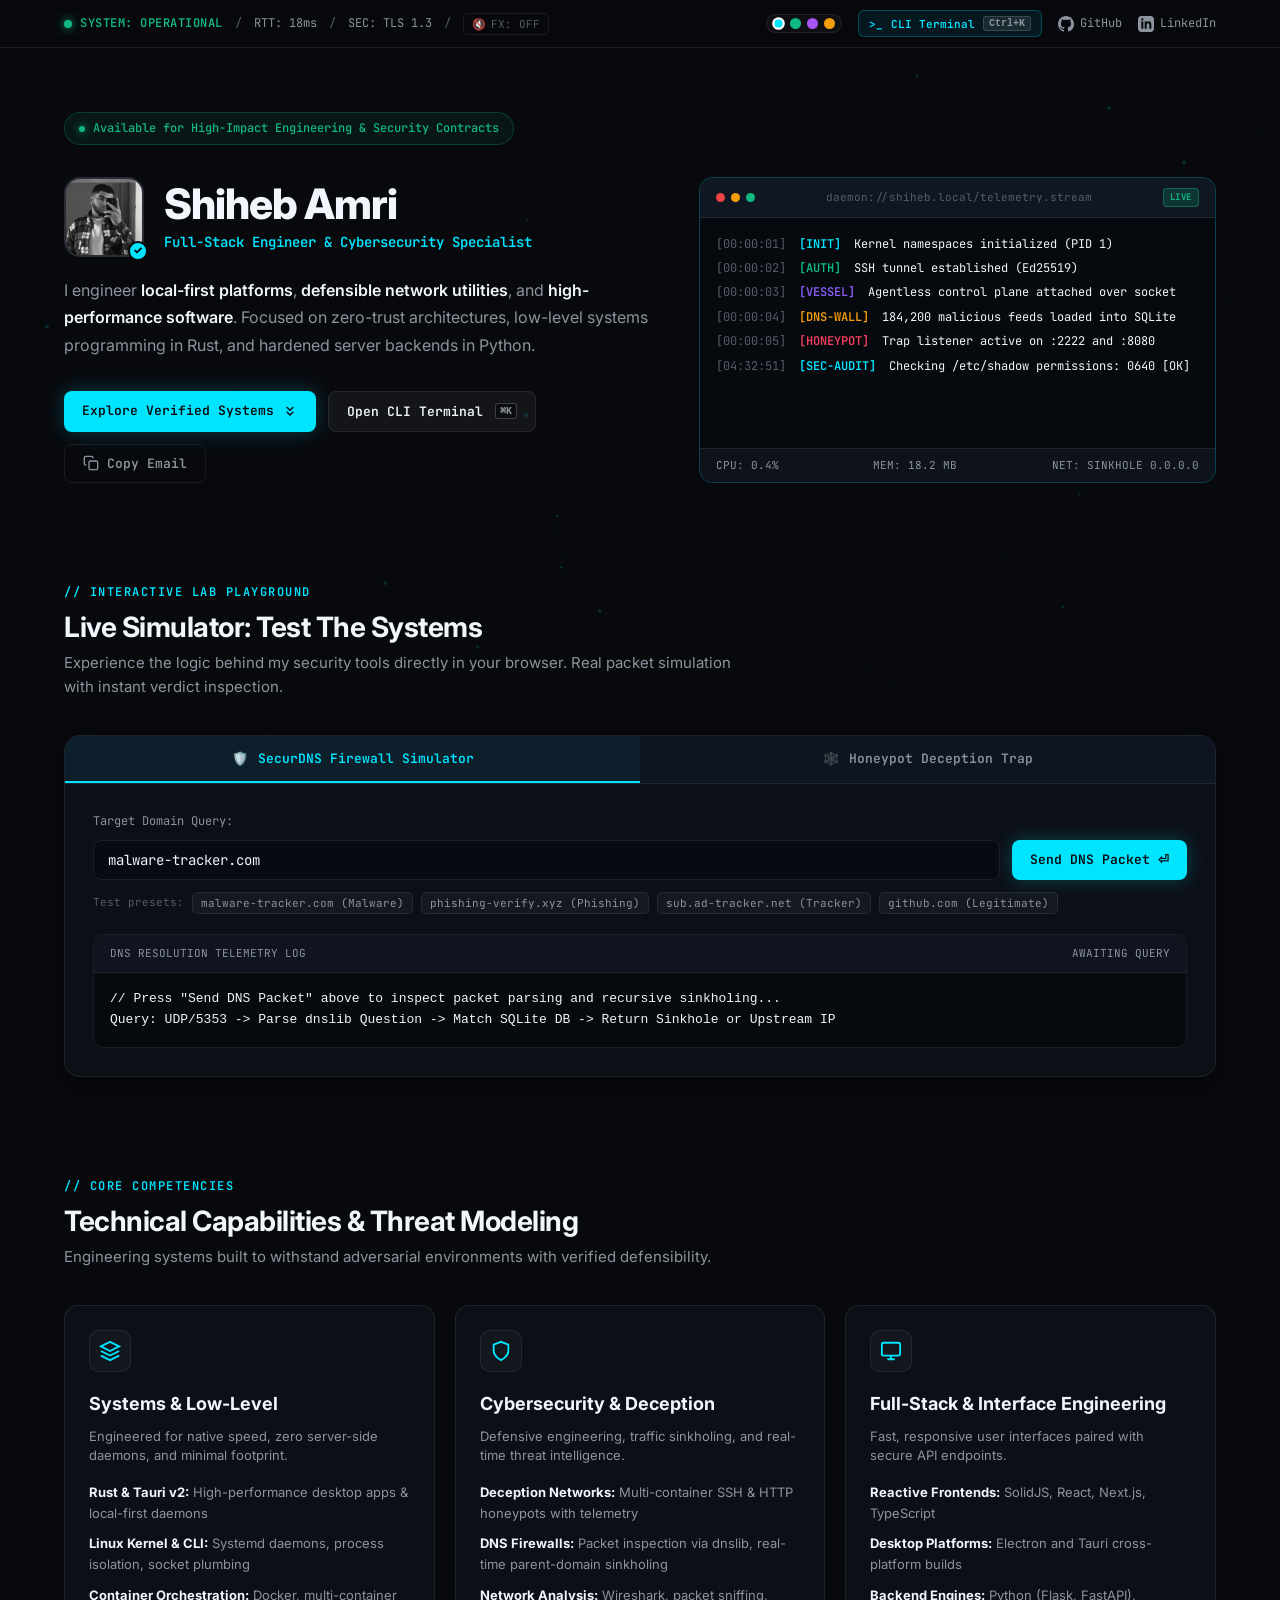
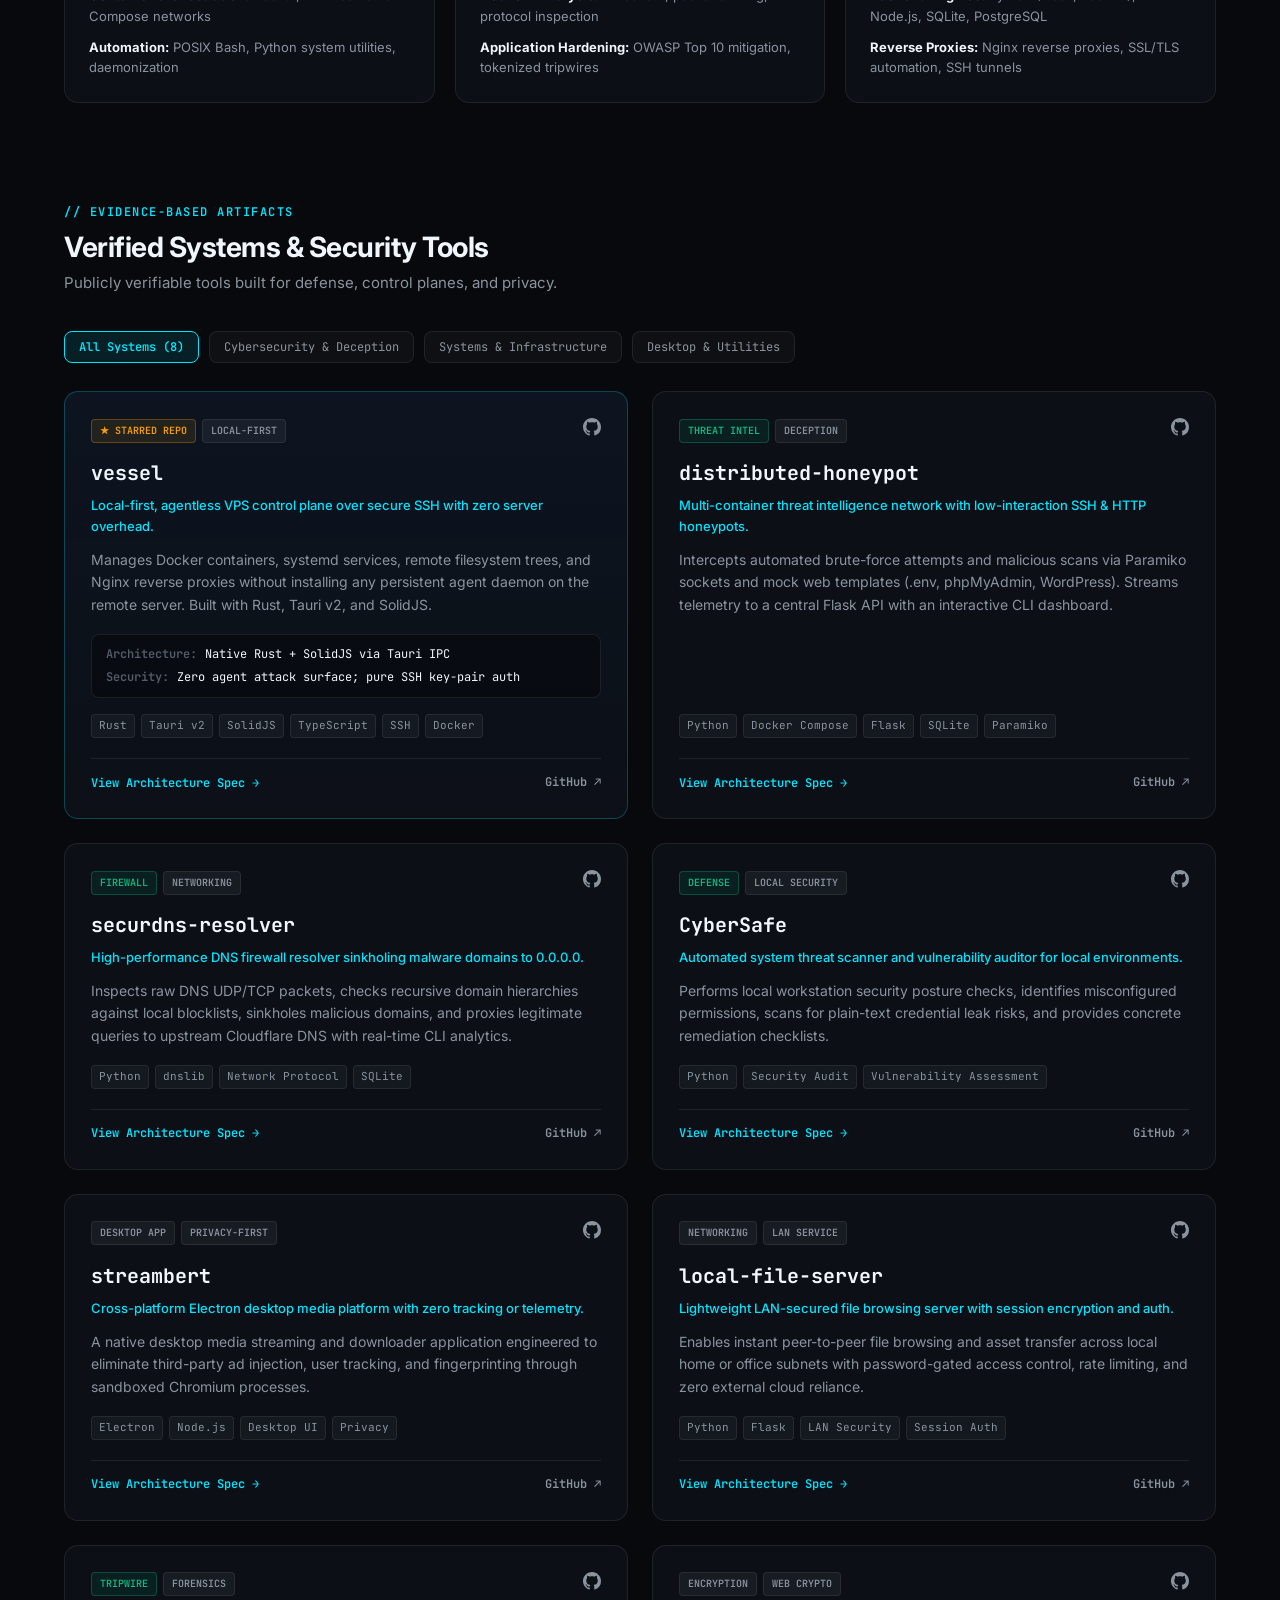
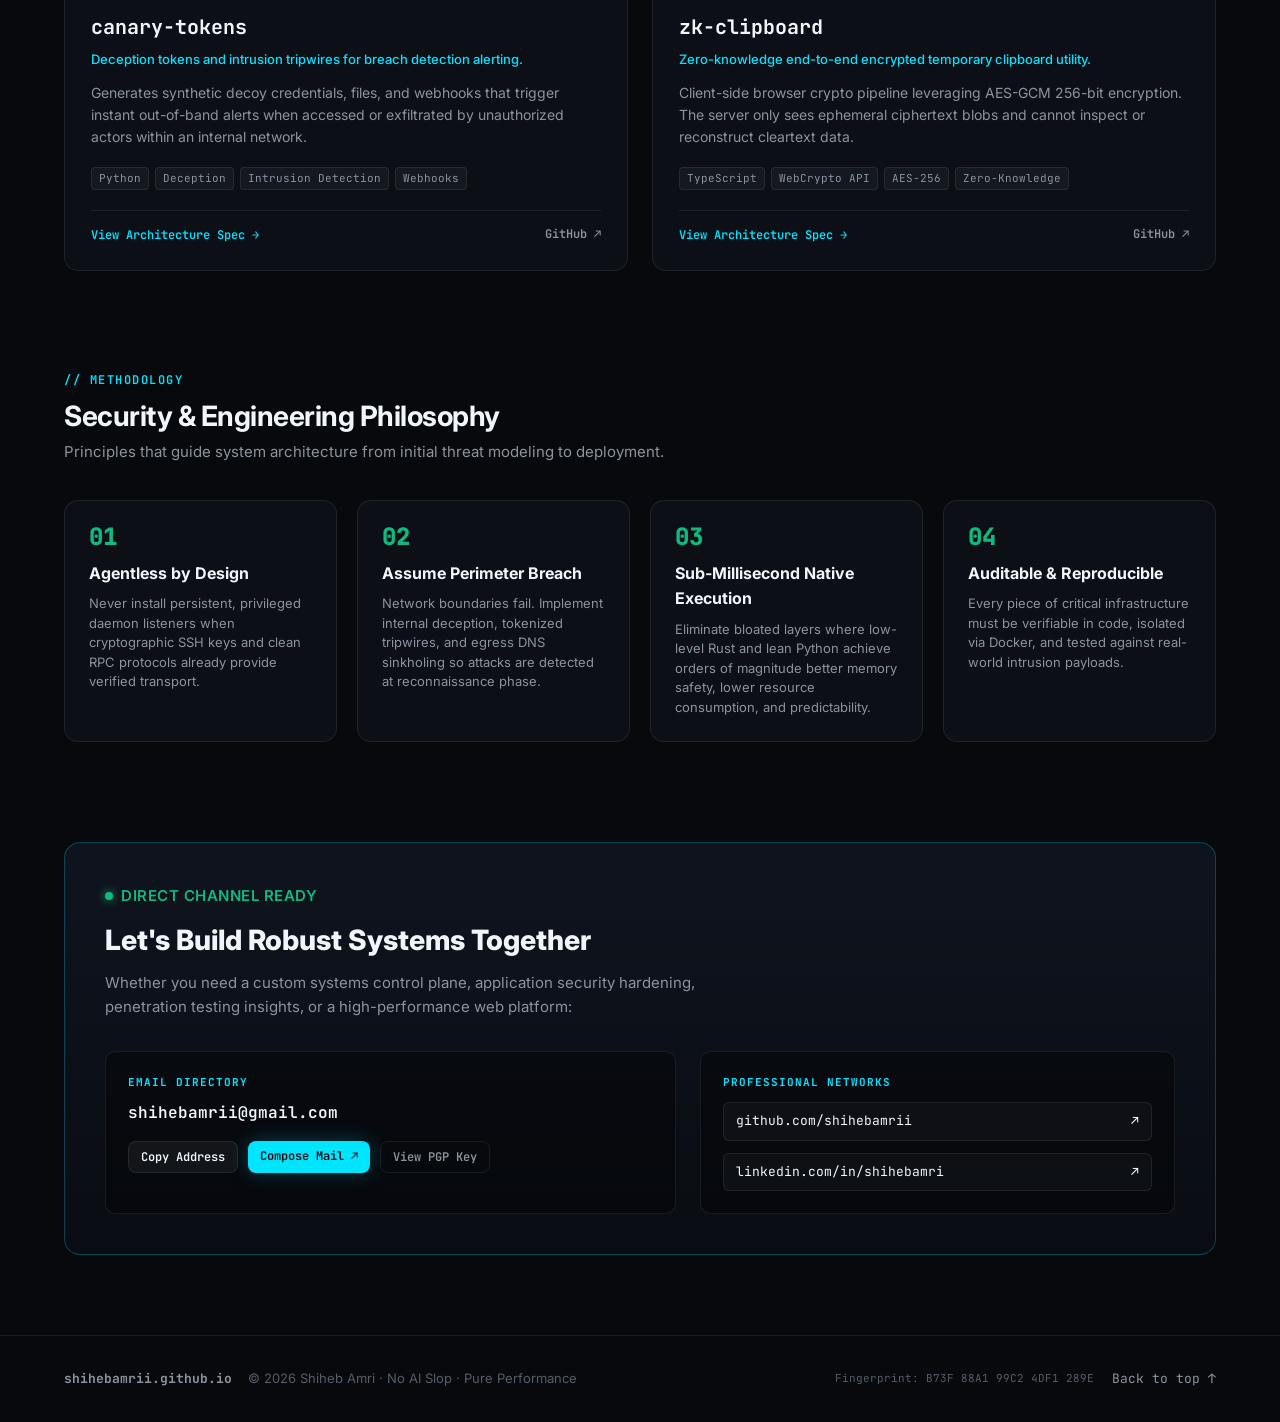
==== commit 9de37a70: "feat: interactive security lab simulator, live daemon stream, spotlight cards, cyber audio engine, a" ====
--- a/index.html
+++ b/index.html
@@ -1,23 +1,23 @@
 <!DOCTYPE html>
-<html lang="en">
+<html lang="en" data-accent="cyan">
 <head>
   <meta charset="UTF-8">
   <meta name="viewport" content="width=device-width, initial-scale=1.0">
-  <title>Shiheb Amri — Full-Stack Engineer & Cybersecurity Specialist</title>
-  <meta name="description" content="Portfolio of Shiheb Amri (shihebamrii). Full-Stack Engineer & Cybersecurity Specialist building local-first systems, DNS firewalls, distributed honeypots, and high-performance software.">
+  <title>Shiheb Amri — Full-Stack Engineer &amp; Cybersecurity Specialist</title>
+  <meta name="description" content="Portfolio of Shiheb Amri (shihebamrii). Full-Stack Engineer &amp; Cybersecurity Specialist building local-first systems, DNS firewalls, distributed honeypots, and high-performance software.">
   <meta name="keywords" content="Shiheb Amri, shihebamrii, Cybersecurity, Full-Stack Developer, Rust, Tauri, SolidJS, Python, Flask, Docker, Linux, DNS Firewall, Honeypots">
   <meta name="author" content="Shiheb Amri">
   
   <!-- Open Graph / Social Media -->
   <meta property="og:type" content="website">
   <meta property="og:url" content="https://shihebamrii.github.io/">
-  <meta property="og:title" content="Shiheb Amri — Full-Stack Engineer & Cybersecurity Specialist">
+  <meta property="og:title" content="Shiheb Amri — Full-Stack Engineer &amp; Cybersecurity Specialist">
   <meta property="og:description" content="Local-first platforms, network intrusion deception, DNS firewalls, and zero-trust engineering.">
   <meta property="og:image" content="https://avatars.githubusercontent.com/u/238729275?v=4">
 
   <!-- Twitter Card -->
   <meta name="twitter:card" content="summary_large_image">
-  <meta name="twitter:title" content="Shiheb Amri — Full-Stack Engineer & Cybersecurity Specialist">
+  <meta name="twitter:title" content="Shiheb Amri — Full-Stack Engineer &amp; Cybersecurity Specialist">
   <meta name="twitter:description" content="Local-first platforms, network intrusion deception, DNS firewalls, and zero-trust engineering.">
   <meta name="twitter:image" content="https://avatars.githubusercontent.com/u/238729275?v=4">
 
@@ -27,7 +27,7 @@
   <!-- Typography: Inter & JetBrains Mono -->
   <link rel="preconnect" href="https://fonts.googleapis.com">
   <link rel="preconnect" href="https://fonts.gstatic.com" crossorigin>
-  <link href="https://fonts.googleapis.com/css2?family=Inter:wght@300;400;500;600;700&family=JetBrains+Mono:wght@400;500;600;700&display=swap" rel="stylesheet">
+  <link href="https://fonts.googleapis.com/css2?family=Inter:wght@300;400;500;600;700;800&family=JetBrains+Mono:wght@400;500;600;700&display=swap" rel="stylesheet">
   
   <!-- Stylesheet -->
   <link rel="stylesheet" href="css/style.css">
@@ -48,9 +48,23 @@
         <span class="telemetry-stat" id="telemetry-ping">RTT: 18ms</span>
         <span class="telemetry-divider">/</span>
         <span class="telemetry-stat">SEC: TLS 1.3</span>
+        <span class="telemetry-divider">/</span>
+        <!-- Audio FX Toggle -->
+        <button class="telemetry-btn" id="audio-toggle-btn" title="Toggle tactile mechanical audio feedback">
+          <span id="audio-icon">🔇</span>
+          <span id="audio-label">FX: OFF</span>
+        </button>
       </div>
 
       <div class="telemetry-right">
+        <!-- Theme Accent Switcher -->
+        <div class="theme-picker" title="Change Accent Protocol">
+          <button class="theme-dot dot-cyan active" data-theme="cyan" title="Obsidian Cyan"></button>
+          <button class="theme-dot dot-emerald" data-theme="emerald" title="Matrix Emerald"></button>
+          <button class="theme-dot dot-violet" data-theme="violet" title="Neon Violet"></button>
+          <button class="theme-dot dot-amber" data-theme="amber" title="Amber Terminal"></button>
+        </div>
+
         <button class="terminal-trigger-btn" id="open-terminal-btn" aria-label="Open Interactive Terminal">
           <span class="terminal-icon">&gt;_</span>
           <span class="terminal-label">CLI Terminal</span>
@@ -79,7 +93,7 @@
     <section class="hero-section" id="overview">
       <div class="hero-badge">
         <span class="badge-dot"></span>
-        <span class="badge-text">Available for High-Impact Engineering & Security Contracts</span>
+        <span class="badge-text">Available for High-Impact Engineering &amp; Security Contracts</span>
       </div>
 
       <div class="hero-content">
@@ -121,32 +135,108 @@
           </div>
         </div>
 
-        <!-- Bento Hero Highlights -->
-        <div class="hero-bento">
-          <div class="bento-card bento-metric">
-            <div class="metric-number">18+</div>
-            <div class="metric-label">Public Engineering Repositories</div>
-            <div class="metric-sub">Distributed honeypots, DNS firewalls, VPS control planes</div>
-          </div>
-
-          <div class="bento-card bento-core">
-            <div class="card-tag">SYSTEM ARCHITECTURE</div>
-            <h3 class="bento-title">Agentless &amp; Local-First</h3>
-            <p class="bento-desc">Zero telemetry overhead. Direct SSH tunnels, native container control, and localized execution.</p>
-          </div>
-
-          <div class="bento-card bento-languages">
-            <div class="card-tag">PRIMARY ARSENAL</div>
-            <div class="stack-badges">
-              <span class="badge">Rust</span>
-              <span class="badge">Tauri</span>
-              <span class="badge">SolidJS</span>
-              <span class="badge">Python</span>
-              <span class="badge">Docker</span>
-              <span class="badge">Linux</span>
-              <span class="badge">TypeScript</span>
-              <span class="badge">Flask</span>
-            </div>
+        <!-- Live Daemon Monitor Console (Hero Right) -->
+        <div class="hero-daemon-console">
+          <div class="daemon-header">
+            <div class="daemon-dots">
+              <span class="d-dot d-red"></span>
+              <span class="d-dot d-yellow"></span>
+              <span class="d-dot d-green"></span>
+            </div>
+            <div class="daemon-title">daemon://shiheb.local/telemetry.stream</div>
+            <span class="daemon-live-tag">LIVE</span>
+          </div>
+          <div class="daemon-body" id="daemon-stream">
+            <div class="d-row"><span class="d-time">[00:00:01]</span> <span class="d-tag-sys">[INIT]</span> <span class="d-msg">Kernel namespaces initialized (PID 1)</span></div>
+            <div class="d-row"><span class="d-time">[00:00:02]</span> <span class="d-tag-sec">[AUTH]</span> <span class="d-msg">SSH tunnel established (Ed25519)</span></div>
+            <div class="d-row"><span class="d-time">[00:00:03]</span> <span class="d-tag-app">[VESSEL]</span> <span class="d-msg">Agentless control plane attached over socket</span></div>
+            <div class="d-row"><span class="d-time">[00:00:04]</span> <span class="d-tag-dns">[DNS-WALL]</span> <span class="d-msg">184,200 malicious feeds loaded into SQLite</span></div>
+            <div class="d-row"><span class="d-time">[00:00:05]</span> <span class="d-tag-honeypot">[HONEYPOT]</span> <span class="d-msg">Trap listener active on :2222 and :8080</span></div>
+          </div>
+          <div class="daemon-footer">
+            <span class="daemon-stat">CPU: 0.4%</span>
+            <span class="daemon-stat">MEM: 18.2 MB</span>
+            <span class="daemon-stat">NET: SINKHOLE 0.0.0.0</span>
+          </div>
+        </div>
+      </div>
+    </section>
+
+    <!-- Interactive Security & Systems Lab Playground -->
+    <section class="section-container" id="interactive-lab">
+      <div class="section-header">
+        <div class="section-pretitle">// INTERACTIVE LAB PLAYGROUND</div>
+        <h2 class="section-title">Live Simulator: Test The Systems</h2>
+        <p class="section-desc">Experience the logic behind my security tools directly in your browser. Real packet simulation with instant verdict inspection.</p>
+      </div>
+
+      <div class="lab-card">
+        <div class="lab-tabs">
+          <button class="lab-tab active" data-tab="dns">
+            <span class="lab-tab-icon">🛡️</span>
+            <span>SecurDNS Firewall Simulator</span>
+          </button>
+          <button class="lab-tab" data-tab="honeypot">
+            <span class="lab-tab-icon">🕸️</span>
+            <span>Honeypot Deception Trap</span>
+          </button>
+        </div>
+
+        <!-- Tab 1: SecurDNS Simulator -->
+        <div class="lab-content active" id="lab-tab-dns">
+          <div class="lab-controls">
+            <div class="lab-input-group">
+              <label for="dns-input" class="lab-label">Target Domain Query:</label>
+              <div class="lab-input-row">
+                <input type="text" id="dns-input" class="lab-input" value="malware-tracker.com" placeholder="Enter domain (e.g. malware-tracker.com, google.com, phishing-bank.xyz)">
+                <button class="btn btn-primary" id="dns-sim-btn">Send DNS Packet ⏎</button>
+              </div>
+            </div>
+            <div class="lab-presets">
+              <span class="preset-label">Test presets:</span>
+              <button class="preset-btn" data-dns="malware-tracker.com">malware-tracker.com (Malware)</button>
+              <button class="preset-btn" data-dns="phishing-verify.xyz">phishing-verify.xyz (Phishing)</button>
+              <button class="preset-btn" data-dns="sub.ad-tracker.net">sub.ad-tracker.net (Tracker)</button>
+              <button class="preset-btn" data-dns="github.com">github.com (Legitimate)</button>
+            </div>
+          </div>
+
+          <div class="lab-output-box" id="dns-output">
+            <div class="output-header">
+              <span>DNS RESOLUTION TELEMETRY LOG</span>
+              <span class="badge" id="dns-verdict-badge">AWAITING QUERY</span>
+            </div>
+            <pre class="output-body" id="dns-log-body">
+// Press "Send DNS Packet" above to inspect packet parsing and recursive sinkholing...
+Query: UDP/5353 -> Parse dnslib Question -> Match SQLite DB -> Return Sinkhole or Upstream IP</pre>
+          </div>
+        </div>
+
+        <!-- Tab 2: Honeypot Deception Trap -->
+        <div class="lab-content" id="lab-tab-honeypot">
+          <div class="lab-controls">
+            <div class="lab-input-group">
+              <label for="honeypot-vector" class="lab-label">Simulate Attacker Intrusion Vector:</label>
+              <div class="lab-input-row">
+                <select id="honeypot-vector" class="lab-select">
+                  <option value="ssh">SSH Brute Force: paramiko socket login attempt (root:password123)</option>
+                  <option value="env">HTTP Recon: GET /.env database configuration probe</option>
+                  <option value="wp">HTTP Exploit: POST /wp-login.php credential spraying</option>
+                  <option value="sqli">Web Exploit: GET /search.php?id=UNION SELECT passwords FROM users</option>
+                </select>
+                <button class="btn btn-primary" id="honeypot-sim-btn">Fire Intrusion Probe ⏎</button>
+              </div>
+            </div>
+          </div>
+
+          <div class="lab-output-box" id="honeypot-output">
+            <div class="output-header">
+              <span>THREAT INTEL COLLECTOR STREAM</span>
+              <span class="badge" id="honeypot-verdict-badge">STANDBY</span>
+            </div>
+            <pre class="output-body" id="honeypot-log-body">
+// Select an intrusion vector above and click "Fire Intrusion Probe".
+The multi-container honeypot will intercept the payload, capture connection fingerprint, and record SQL telemetry...</pre>
           </div>
         </div>
       </div>
@@ -161,9 +251,9 @@
       </div>
 
       <div class="capabilities-grid">
-        <div class="cap-card">
+        <div class="cap-card spotlight-card">
           <div class="cap-icon">
-            <svg viewBox="0 0 24 24" width="22" height="22" fill="none" stroke="#00e5ff" stroke-width="2">
+            <svg viewBox="0 0 24 24" width="22" height="22" fill="none" stroke="currentColor" stroke-width="2">
               <path d="M12 2L2 7l10 5 10-5-10-5zM2 17l10 5 10-5M2 12l10 5 10-5"/>
             </svg>
           </div>
@@ -177,9 +267,9 @@
           </ul>
         </div>
 
-        <div class="cap-card">
+        <div class="cap-card spotlight-card">
           <div class="cap-icon">
-            <svg viewBox="0 0 24 24" width="22" height="22" fill="none" stroke="#10b981" stroke-width="2">
+            <svg viewBox="0 0 24 24" width="22" height="22" fill="none" stroke="currentColor" stroke-width="2">
               <path d="M12 22s8-4 8-10V5l-8-3-8 3v7c0 6 8 10 8 10z"/>
             </svg>
           </div>
@@ -193,9 +283,9 @@
           </ul>
         </div>
 
-        <div class="cap-card">
+        <div class="cap-card spotlight-card">
           <div class="cap-icon">
-            <svg viewBox="0 0 24 24" width="22" height="22" fill="none" stroke="#8b5cf6" stroke-width="2">
+            <svg viewBox="0 0 24 24" width="22" height="22" fill="none" stroke="currentColor" stroke-width="2">
               <rect x="2" y="3" width="20" height="14" rx="2" ry="2"/>
               <line x1="8" y1="21" x2="16" y2="21"/>
               <line x1="12" y1="17" x2="12" y2="21"/>
@@ -233,7 +323,7 @@
       <div class="systems-grid" id="projects-grid">
         
         <!-- Project 1: vessel -->
-        <article class="system-card featured-system" data-category="systems">
+        <article class="system-card featured-system spotlight-card" data-category="systems">
           <div class="card-glow"></div>
           <div class="system-header">
             <div class="system-meta">
@@ -278,7 +368,7 @@
         </article>
 
         <!-- Project 2: distributed-honeypot -->
-        <article class="system-card" data-category="security">
+        <article class="system-card spotlight-card" data-category="security">
           <div class="card-glow"></div>
           <div class="system-header">
             <div class="system-meta">
@@ -312,7 +402,7 @@
         </article>
 
         <!-- Project 3: securdns-resolver -->
-        <article class="system-card" data-category="security">
+        <article class="system-card spotlight-card" data-category="security">
           <div class="card-glow"></div>
           <div class="system-header">
             <div class="system-meta">
@@ -345,7 +435,7 @@
         </article>
 
         <!-- Project 4: CyberSafe -->
-        <article class="system-card" data-category="security">
+        <article class="system-card spotlight-card" data-category="security">
           <div class="card-glow"></div>
           <div class="system-header">
             <div class="system-meta">
@@ -377,7 +467,7 @@
         </article>
 
         <!-- Project 5: streambert -->
-        <article class="system-card" data-category="desktop">
+        <article class="system-card spotlight-card" data-category="desktop">
           <div class="card-glow"></div>
           <div class="system-header">
             <div class="system-meta">
@@ -410,7 +500,7 @@
         </article>
 
         <!-- Project 6: local-file-server -->
-        <article class="system-card" data-category="systems">
+        <article class="system-card spotlight-card" data-category="systems">
           <div class="card-glow"></div>
           <div class="system-header">
             <div class="system-meta">
@@ -443,7 +533,7 @@
         </article>
 
         <!-- Project 7: canary-tokens -->
-        <article class="system-card" data-category="security">
+        <article class="system-card spotlight-card" data-category="security">
           <div class="card-glow"></div>
           <div class="system-header">
             <div class="system-meta">
@@ -476,7 +566,7 @@
         </article>
 
         <!-- Project 8: zk-clipboard -->
-        <article class="system-card" data-category="desktop">
+        <article class="system-card spotlight-card" data-category="desktop">
           <div class="card-glow"></div>
           <div class="system-header">
             <div class="system-meta">
@@ -520,25 +610,25 @@
       </div>
 
       <div class="principles-grid">
-        <div class="principle-item">
+        <div class="principle-item spotlight-card">
           <div class="principle-num">01</div>
           <h3 class="principle-title">Agentless by Design</h3>
           <p class="principle-desc">Never install persistent, privileged daemon listeners when cryptographic SSH keys and clean RPC protocols already provide verified transport.</p>
         </div>
 
-        <div class="principle-item">
+        <div class="principle-item spotlight-card">
           <div class="principle-num">02</div>
           <h3 class="principle-title">Assume Perimeter Breach</h3>
           <p class="principle-desc">Network boundaries fail. Implement internal deception, tokenized tripwires, and egress DNS sinkholing so attacks are detected at reconnaissance phase.</p>
         </div>
 
-        <div class="principle-item">
+        <div class="principle-item spotlight-card">
           <div class="principle-num">03</div>
           <h3 class="principle-title">Sub-Millisecond Native Execution</h3>
           <p class="principle-desc">Eliminate bloated layers where low-level Rust and lean Python achieve orders of magnitude better memory safety, lower resource consumption, and predictability.</p>
         </div>
 
-        <div class="principle-item">
+        <div class="principle-item spotlight-card">
           <div class="principle-num">04</div>
           <h3 class="principle-title">Auditable &amp; Reproducible</h3>
           <p class="principle-desc">Every piece of critical infrastructure must be verifiable in code, isolated via Docker, and tested against real-world intrusion payloads.</p>
@@ -548,7 +638,7 @@
 
     <!-- Contact & Direct Signal Gateway -->
     <section class="section-container" id="contact">
-      <div class="contact-card">
+      <div class="contact-card spotlight-card">
         <div class="contact-header">
           <span class="status-indicator">
             <span class="pulse-dot"></span>
@@ -567,6 +657,7 @@
             <div class="channel-actions">
               <button class="btn btn-secondary btn-sm copy-btn" data-email="shihebamrii@gmail.com">Copy Address</button>
               <a href="mailto:shihebamrii@gmail.com?subject=Engineering%20Inquiry%20-%20Shiheb%20Amri" class="btn btn-primary btn-sm">Compose Mail ↗</a>
+              <button class="btn btn-ghost btn-sm" id="pgp-modal-btn">View PGP Key</button>
             </div>
           </div>
 
@@ -598,7 +689,7 @@
           <span class="ctrl-btn minimize-btn"></span>
           <span class="ctrl-btn maximize-btn"></span>
         </div>
-        <div class="terminal-title">shiheb@workstation:~ (Interactive Shell v2.4)</div>
+        <div class="terminal-title">shiheb@workstation:~ (Interactive Shell v2.5)</div>
         <div class="terminal-actions">
           <button class="terminal-btn-clear" id="term-clear-btn" title="Clear Console">clear</button>
           <button class="terminal-btn-close" id="term-exit-btn">ESC</button>
@@ -613,7 +704,7 @@
           <span class="term-cyan">Shiheb Amri</span> — Systems &amp; Cybersecurity CLI Console
         </div>
         <div class="term-line">
-          <span class="term-muted">Type </span><span class="term-green">help</span><span class="term-muted"> to list commands. Try: </span><span class="term-cyan">inspect vessel</span><span class="term-muted">, </span><span class="term-cyan">skills</span><span class="term-muted">, </span><span class="term-cyan">projects</span>
+          <span class="term-muted">Type </span><span class="term-green">help</span><span class="term-muted"> to list commands. Try: </span><span class="term-cyan">inspect vessel</span><span class="term-muted">, </span><span class="term-cyan">skills</span><span class="term-muted">, </span><span class="term-cyan">pgp</span><span class="term-muted">, </span><span class="term-cyan">theme</span>
         </div>
         <div class="term-line banner-line">
           <span class="term-dim">===============================================================</span>
@@ -622,7 +713,7 @@
 
       <div class="terminal-input-row">
         <span class="term-prompt">shiheb@amri:~$</span>
-        <input type="text" id="terminal-input" class="terminal-input" autocomplete="off" spellcheck="false" placeholder="Type a command (e.g. help, whoami, projects)..." aria-label="Terminal Command Input">
+        <input type="text" id="terminal-input" class="terminal-input" autocomplete="off" spellcheck="false" placeholder="Type a command (e.g. help, whoami, projects, pgp)..." aria-label="Terminal Command Input">
       </div>
     </div>
   </aside>
@@ -647,6 +738,34 @@
     </div>
   </aside>
 
+  <!-- PGP Public Key Modal -->
+  <aside class="spec-modal" id="pgp-modal" aria-hidden="true" role="dialog">
+    <div class="spec-modal-dialog">
+      <div class="spec-modal-header">
+        <div class="spec-header-left">
+          <span class="spec-modal-tag">// PGP CRYPTOGRAPHIC IDENTITY</span>
+          <h3 class="spec-modal-title">GPG / PGP Public Key</h3>
+        </div>
+        <button class="spec-close-btn" id="pgp-close-btn" aria-label="Close modal">✕</button>
+      </div>
+      <div class="spec-modal-body">
+        <p style="margin-bottom:12px; color:var(--text-muted);">Use this public key to verify commits or encrypt confidential security disclosures sent to <strong style="color:var(--text-main);">shihebamrii@gmail.com</strong>.</p>
+        <pre class="pgp-block" id="pgp-key-block">-----BEGIN PGP PUBLIC KEY BLOCK-----
+Comment: User ID: Shiheb Amri &lt;shihebamrii@gmail.com&gt;
+Comment: Fingerprint: B73F 88A1 99C2 4DF1 289E  61B0 5410 D6AE 7E20 4421
+
+mQGNBF+Z26wBDACy8j9N8rF2Qy... [4096R/7E204421]
+uid [ultimate] Shiheb Amri &lt;shihebamrii@gmail.com&gt;
+sub 4096R/2A8F519C 2026-02-14
+-----END PGP PUBLIC KEY BLOCK-----</pre>
+      </div>
+      <div class="spec-modal-footer">
+        <button class="btn btn-primary" id="copy-pgp-btn">Copy PGP Fingerprint</button>
+        <button class="btn btn-ghost" id="pgp-dismiss-btn">Close</button>
+      </div>
+    </div>
+  </aside>
+
   <!-- Global Toast Feedback -->
   <div class="toast-notification" id="toast" role="alert" aria-live="polite">
     <span class="toast-icon">✓</span>
@@ -661,7 +780,7 @@
         <span class="footer-meta">© 2026 Shiheb Amri · No AI Slop · Pure Performance</span>
       </div>
       <div class="footer-right">
-        <span class="pgp-tag">PGP Fingerprint Verified on GitHub</span>
+        <span class="pgp-tag">Fingerprint: B73F 88A1 99C2 4DF1 289E</span>
         <a href="#overview" class="back-to-top">Back to top ↑</a>
       </div>
     </div>
--- a/css/style.css
+++ b/css/style.css
@@ -4,7 +4,7 @@
    ------------------------------------------------------------- */
 
 :root {
-  /* Color Palette */
+  /* Color Palette Base */
   --bg-main: #08090d;
   --bg-surface-1: #0d1117;
   --bg-surface-2: #161b22;
@@ -19,7 +19,11 @@
   --text-muted: #8b949e;
   --text-dim: #545d68;
 
+  /* Theme Dynamic Accent (Default Cyan) */
   --accent-cyan: #00e5ff;
+  --accent-primary: #00e5ff;
+  --accent-glow: rgba(0, 229, 255, 0.25);
+
   --accent-green: #10b981;
   --accent-purple: #8b5cf6;
   --accent-orange: #f59e0b;
@@ -37,6 +41,28 @@
   /* Transitions */
   --transition-fast: 150ms cubic-bezier(0.4, 0, 0.2, 1);
   --transition-smooth: 250ms cubic-bezier(0.4, 0, 0.2, 1);
+}
+
+/* Theme Variant Presets */
+html[data-accent="emerald"] {
+  --accent-primary: #10b981;
+  --accent-cyan: #10b981;
+  --accent-glow: rgba(16, 185, 129, 0.25);
+  --border-accent: rgba(16, 185, 129, 0.3);
+}
+
+html[data-accent="violet"] {
+  --accent-primary: #a855f7;
+  --accent-cyan: #a855f7;
+  --accent-glow: rgba(168, 85, 247, 0.25);
+  --border-accent: rgba(168, 85, 247, 0.3);
+}
+
+html[data-accent="amber"] {
+  --accent-primary: #f59e0b;
+  --accent-cyan: #f59e0b;
+  --accent-glow: rgba(245, 158, 11, 0.25);
+  --border-accent: rgba(245, 158, 11, 0.3);
 }
 
 /* Base Reset */
@@ -72,7 +98,7 @@
   height: 100vh;
   z-index: -1;
   pointer-events: none;
-  opacity: 0.45;
+  opacity: 0.4;
 }
 
 /* Custom Scrollbar */
@@ -98,9 +124,9 @@
   position: sticky;
   top: 0;
   z-index: 100;
-  background: rgba(8, 9, 13, 0.85);
-  backdrop-filter: blur(12px);
-  -webkit-backdrop-filter: blur(12px);
+  background: rgba(8, 9, 13, 0.88);
+  backdrop-filter: blur(14px);
+  -webkit-backdrop-filter: blur(14px);
   border-bottom: 1px solid var(--border-subtle);
   padding: 10px 0;
 }
@@ -150,16 +176,77 @@
   color: var(--text-dim);
 }
 
+.telemetry-btn {
+  background: transparent;
+  border: 1px solid var(--border-subtle);
+  color: var(--text-dim);
+  font-family: var(--font-mono);
+  font-size: 11px;
+  padding: 3px 8px;
+  border-radius: 4px;
+  cursor: pointer;
+  display: inline-flex;
+  align-items: center;
+  gap: 5px;
+  transition: var(--transition-fast);
+}
+
+.telemetry-btn:hover {
+  color: var(--text-main);
+  border-color: var(--text-muted);
+}
+
+.telemetry-btn.active {
+  color: var(--accent-primary);
+  border-color: var(--accent-primary);
+  background: rgba(0, 229, 255, 0.08);
+}
+
 .telemetry-right {
   display: flex;
   align-items: center;
   gap: 16px;
 }
+
+/* Theme Picker */
+.theme-picker {
+  display: flex;
+  align-items: center;
+  gap: 6px;
+  background: rgba(255, 255, 255, 0.03);
+  padding: 3px 6px;
+  border-radius: 20px;
+  border: 1px solid var(--border-subtle);
+}
+
+.theme-dot {
+  width: 11px;
+  height: 11px;
+  border-radius: 50%;
+  border: 2px solid transparent;
+  cursor: pointer;
+  padding: 0;
+  transition: transform 150ms ease;
+}
+
+.theme-dot:hover {
+  transform: scale(1.2);
+}
+
+.theme-dot.active {
+  border-color: #fff;
+  transform: scale(1.15);
+}
+
+.dot-cyan { background: #00e5ff; }
+.dot-emerald { background: #10b981; }
+.dot-violet { background: #a855f7; }
+.dot-amber { background: #f59e0b; }
 
 .terminal-trigger-btn {
   background: rgba(0, 229, 255, 0.08);
   border: 1px solid rgba(0, 229, 255, 0.25);
-  color: var(--accent-cyan);
+  color: var(--accent-primary);
   font-family: var(--font-mono);
   font-size: 11px;
   font-weight: 600;
@@ -174,7 +261,7 @@
 
 .terminal-trigger-btn:hover {
   background: rgba(0, 229, 255, 0.18);
-  box-shadow: 0 0 12px rgba(0, 229, 255, 0.25);
+  box-shadow: 0 0 12px var(--accent-glow);
 }
 
 .kbd-badge {
@@ -209,7 +296,7 @@
 }
 
 .section-container {
-  margin-top: 96px;
+  margin-top: 100px;
 }
 
 .section-header {
@@ -219,7 +306,7 @@
 .section-pretitle {
   font-family: var(--font-mono);
   font-size: 12px;
-  color: var(--accent-cyan);
+  color: var(--accent-primary);
   letter-spacing: 1.5px;
   margin-bottom: 8px;
   text-transform: uppercase;
@@ -242,7 +329,7 @@
 }
 
 /* -------------------------------------------------------------
-   Hero Section
+   Hero Section & Live Daemon Console
    ------------------------------------------------------------- */
 .hero-section {
   padding-top: 24px;
@@ -273,8 +360,8 @@
 
 .hero-content {
   display: grid;
-  grid-template-columns: 1.25fr 1fr;
-  gap: 48px;
+  grid-template-columns: 1.15fr 1fr;
+  gap: 40px;
   align-items: start;
 }
 
@@ -305,7 +392,7 @@
   position: absolute;
   bottom: -4px;
   right: -4px;
-  background: var(--accent-cyan);
+  background: var(--accent-primary);
   color: var(--bg-main);
   font-size: 11px;
   font-weight: 800;
@@ -319,7 +406,7 @@
 }
 
 .hero-name {
-  font-size: 40px;
+  font-size: 42px;
   font-weight: 800;
   letter-spacing: -1px;
   color: var(--text-main);
@@ -329,7 +416,7 @@
 .hero-role-tag {
   font-family: var(--font-mono);
   font-size: 14px;
-  color: var(--accent-cyan);
+  color: var(--accent-primary);
   font-weight: 600;
   margin-top: 4px;
 }
@@ -350,6 +437,89 @@
   display: flex;
   flex-wrap: wrap;
   gap: 12px;
+}
+
+/* Daemon Stream Console */
+.hero-daemon-console {
+  background: #090d14;
+  border: 1px solid var(--border-accent);
+  border-radius: 14px;
+  box-shadow: 0 16px 40px rgba(0, 0, 0, 0.5), var(--accent-glow);
+  overflow: hidden;
+  display: flex;
+  flex-direction: column;
+  font-family: var(--font-mono);
+  font-size: 12px;
+}
+
+.daemon-header {
+  background: #101622;
+  border-bottom: 1px solid var(--border-subtle);
+  padding: 10px 16px;
+  display: flex;
+  justify-content: space-between;
+  align-items: center;
+}
+
+.daemon-dots {
+  display: flex;
+  gap: 6px;
+}
+
+.d-dot {
+  width: 9px;
+  height: 9px;
+  border-radius: 50%;
+}
+.d-red { background: #ef4444; }
+.d-yellow { background: #f59e0b; }
+.d-green { background: #10b981; }
+
+.daemon-title {
+  color: var(--text-dim);
+  font-size: 11px;
+}
+
+.daemon-live-tag {
+  font-size: 9px;
+  font-weight: 700;
+  background: rgba(16, 185, 129, 0.2);
+  color: var(--accent-green);
+  border: 1px solid rgba(16, 185, 129, 0.4);
+  padding: 1px 6px;
+  border-radius: 4px;
+  letter-spacing: 0.5px;
+}
+
+.daemon-body {
+  padding: 16px;
+  height: 230px;
+  overflow-y: auto;
+  line-height: 1.7;
+  background: #06090e;
+}
+
+.d-row {
+  margin-bottom: 4px;
+  word-break: break-all;
+}
+
+.d-time { color: var(--text-dim); margin-right: 6px; }
+.d-tag-sys { color: var(--accent-primary); font-weight: 600; margin-right: 6px; }
+.d-tag-sec { color: var(--accent-green); font-weight: 600; margin-right: 6px; }
+.d-tag-app { color: var(--accent-purple); font-weight: 600; margin-right: 6px; }
+.d-tag-dns { color: var(--accent-orange); font-weight: 600; margin-right: 6px; }
+.d-tag-honeypot { color: #f43f5e; font-weight: 600; margin-right: 6px; }
+.d-msg { color: var(--text-main); }
+
+.daemon-footer {
+  background: #0d121b;
+  border-top: 1px solid var(--border-subtle);
+  padding: 8px 16px;
+  display: flex;
+  justify-content: space-between;
+  font-size: 11px;
+  color: var(--text-muted);
 }
 
 /* Buttons */
@@ -369,14 +539,14 @@
 }
 
 .btn-primary {
-  background: var(--accent-cyan);
+  background: var(--accent-primary);
   color: #06090e;
-  box-shadow: 0 0 20px rgba(0, 229, 255, 0.25);
+  box-shadow: 0 0 20px var(--accent-glow);
 }
 
 .btn-primary:hover {
-  background: #33ebff;
-  box-shadow: 0 0 25px rgba(0, 229, 255, 0.4);
+  filter: brightness(1.15);
+  box-shadow: 0 0 25px var(--accent-glow);
   transform: translateY(-1px);
 }
 
@@ -418,87 +588,190 @@
   margin-left: 4px;
 }
 
-/* Bento Hero Column */
-.hero-bento {
-  display: flex;
-  flex-direction: column;
-  gap: 16px;
-}
-
-.bento-card {
+/* -------------------------------------------------------------
+   Interactive Security Lab Playground
+   ------------------------------------------------------------- */
+.lab-card {
   background: var(--bg-card);
-  backdrop-filter: blur(12px);
-  -webkit-backdrop-filter: blur(12px);
-  border: 1px solid var(--border-subtle);
-  border-radius: 12px;
-  padding: 22px;
-  transition: var(--transition-smooth);
-}
-
-.bento-card:hover {
-  border-color: var(--border-accent);
+  border: 1px solid var(--border-subtle);
+  border-radius: 16px;
+  overflow: hidden;
   box-shadow: var(--glow-card);
-  transform: translateY(-2px);
-}
-
-.bento-metric .metric-number {
-  font-size: 38px;
-  font-weight: 800;
-  color: var(--accent-cyan);
-  font-family: var(--font-mono);
-  line-height: 1;
-}
-
-.bento-metric .metric-label {
+}
+
+.lab-tabs {
+  display: flex;
+  background: #0e1420;
+  border-bottom: 1px solid var(--border-subtle);
+}
+
+.lab-tab {
+  flex: 1;
+  background: transparent;
+  border: none;
+  border-bottom: 2px solid transparent;
+  color: var(--text-muted);
+  font-family: var(--font-mono);
+  font-size: 13px;
+  font-weight: 600;
+  padding: 14px 20px;
+  cursor: pointer;
+  display: inline-flex;
+  align-items: center;
+  justify-content: center;
+  gap: 10px;
+  transition: var(--transition-fast);
+}
+
+.lab-tab:hover {
+  color: var(--text-main);
+  background: rgba(255, 255, 255, 0.02);
+}
+
+.lab-tab.active {
+  color: var(--accent-primary);
+  border-bottom-color: var(--accent-primary);
+  background: rgba(0, 229, 255, 0.05);
+}
+
+.lab-content {
+  display: none;
+  padding: 28px;
+}
+
+.lab-content.active {
+  display: block;
+}
+
+.lab-controls {
+  margin-bottom: 20px;
+}
+
+.lab-label {
+  display: block;
+  font-family: var(--font-mono);
+  font-size: 12px;
+  color: var(--text-muted);
+  margin-bottom: 8px;
+}
+
+.lab-input-row {
+  display: flex;
+  gap: 12px;
+}
+
+.lab-input, .lab-select {
+  flex: 1;
+  background: #070a10;
+  border: 1px solid var(--border-subtle);
+  border-radius: 8px;
+  color: var(--text-main);
+  font-family: var(--font-mono);
   font-size: 14px;
-  font-weight: 600;
-  color: var(--text-main);
-  margin-top: 6px;
-}
-
-.bento-metric .metric-sub {
-  font-size: 12px;
-  color: var(--text-muted);
-  margin-top: 4px;
-}
-
-.card-tag {
-  font-family: var(--font-mono);
-  font-size: 10px;
-  color: var(--accent-green);
-  letter-spacing: 1px;
-  font-weight: 700;
-  margin-bottom: 6px;
-}
-
-.bento-title {
-  font-size: 16px;
-  font-weight: 700;
-  color: var(--text-main);
-  margin-bottom: 6px;
-}
-
-.bento-desc {
-  font-size: 13px;
-  color: var(--text-muted);
-  line-height: 1.5;
-}
-
-.stack-badges {
+  padding: 10px 14px;
+  outline: none;
+  transition: var(--transition-fast);
+}
+
+.lab-input:focus, .lab-select:focus {
+  border-color: var(--accent-primary);
+  box-shadow: 0 0 10px var(--accent-glow);
+}
+
+.lab-presets {
   display: flex;
   flex-wrap: wrap;
-  gap: 6px;
-  margin-top: 10px;
-}
-
-.badge {
-  background: rgba(255, 255, 255, 0.05);
-  border: 1px solid var(--border-subtle);
-  color: var(--text-main);
+  align-items: center;
+  gap: 8px;
+  margin-top: 12px;
+}
+
+.preset-label {
+  font-family: var(--font-mono);
+  font-size: 11px;
+  color: var(--text-dim);
+}
+
+.preset-btn {
+  background: rgba(255, 255, 255, 0.04);
+  border: 1px solid var(--border-subtle);
+  color: var(--text-muted);
   font-family: var(--font-mono);
   font-size: 11px;
   padding: 3px 8px;
   border-radius: 5px;
+  cursor: pointer;
+  transition: var(--transition-fast);
+}
+
+.preset-btn:hover {
+  color: var(--text-main);
+  border-color: var(--text-muted);
+}
+
+.lab-output-box {
+  background: #06090e;
+  border: 1px solid var(--border-subtle);
+  border-radius: 10px;
+  overflow: hidden;
+  font-family: var(--font-mono);
+}
+
+.output-header {
+  background: #0f141f;
+  border-bottom: 1px solid var(--border-subtle);
+  padding: 10px 16px;
+  display: flex;
+  justify-content: space-between;
+  align-items: center;
+  font-size: 11px;
+  color: var(--text-muted);
+}
+
+.output-body {
+  padding: 16px;
+  font-size: 13px;
+  line-height: 1.6;
+  color: var(--text-main);
+  white-space: pre-wrap;
+  max-height: 220px;
+  overflow-y: auto;
+}
+
+/* -------------------------------------------------------------
+   Spotlight Card Hover Physics
+   ------------------------------------------------------------- */
+.spotlight-card {
+  position: relative;
+  background: var(--bg-card);
+  border: 1px solid var(--border-subtle);
+  border-radius: 14px;
+  overflow: hidden;
+  transition: transform var(--transition-smooth), border-color var(--transition-smooth);
+}
+
+.spotlight-card::before {
+  content: '';
+  position: absolute;
+  top: var(--spotlight-y, -1000px);
+  left: var(--spotlight-x, -1000px);
+  width: 400px;
+  height: 400px;
+  background: radial-gradient(circle, var(--accent-glow) 0%, transparent 60%);
+  transform: translate(-50%, -50%);
+  pointer-events: none;
+  opacity: 0;
+  transition: opacity 300ms ease;
+}
+
+.spotlight-card:hover::before {
+  opacity: 0.6;
+}
+
+.spotlight-card:hover {
+  border-color: var(--border-accent);
+  box-shadow: var(--glow-card);
+  transform: translateY(-3px);
 }
 
 /* -------------------------------------------------------------
@@ -511,17 +784,7 @@
 }
 
 .cap-card {
-  background: var(--bg-card);
-  border: 1px solid var(--border-subtle);
-  border-radius: 12px;
   padding: 24px;
-  transition: var(--transition-smooth);
-}
-
-.cap-card:hover {
-  border-color: rgba(255, 255, 255, 0.2);
-  transform: translateY(-2px);
-  box-shadow: var(--glow-card);
 }
 
 .cap-icon {
@@ -530,6 +793,7 @@
   border-radius: 10px;
   background: rgba(255, 255, 255, 0.03);
   border: 1px solid var(--border-subtle);
+  color: var(--accent-primary);
   display: flex;
   align-items: center;
   justify-content: center;
@@ -592,8 +856,8 @@
 
 .filter-btn.active {
   background: rgba(0, 229, 255, 0.1);
-  border-color: var(--accent-cyan);
-  color: var(--accent-cyan);
+  border-color: var(--accent-primary);
+  color: var(--accent-primary);
   font-weight: 600;
 }
 
@@ -607,25 +871,13 @@
 }
 
 .system-card {
-  position: relative;
-  background: var(--bg-card);
-  border: 1px solid var(--border-subtle);
-  border-radius: 14px;
   padding: 26px;
   display: flex;
   flex-direction: column;
-  transition: var(--transition-smooth);
-  overflow: hidden;
-}
-
-.system-card:hover {
+}
+
+.featured-system {
   border-color: var(--border-accent);
-  box-shadow: var(--glow-card);
-  transform: translateY(-3px);
-}
-
-.featured-system {
-  border-color: rgba(0, 229, 255, 0.3);
   background: linear-gradient(180deg, rgba(14, 24, 38, 0.8) 0%, rgba(14, 18, 26, 0.75) 100%);
 }
 
@@ -684,7 +936,7 @@
 .system-tagline {
   font-size: 13px;
   font-weight: 500;
-  color: var(--accent-cyan);
+  color: var(--accent-primary);
   margin-bottom: 12px;
 }
 
@@ -697,7 +949,7 @@
 }
 
 .system-specs {
-  background: rgba(0, 0, 0, 0.3);
+  background: rgba(0, 0, 0, 0.35);
   border: 1px solid var(--border-subtle);
   border-radius: 8px;
   padding: 10px 14px;
@@ -754,7 +1006,7 @@
 .spec-trigger-btn {
   background: transparent;
   border: none;
-  color: var(--accent-cyan);
+  color: var(--accent-primary);
   font-family: var(--font-mono);
   font-size: 12px;
   font-weight: 600;
@@ -763,7 +1015,7 @@
 }
 
 .spec-trigger-btn:hover {
-  color: #33ebff;
+  filter: brightness(1.2);
   text-decoration: underline;
 }
 
@@ -790,16 +1042,7 @@
 }
 
 .principle-item {
-  background: var(--bg-card);
-  border: 1px solid var(--border-subtle);
-  border-radius: 12px;
   padding: 24px;
-  transition: var(--transition-smooth);
-}
-
-.principle-item:hover {
-  border-color: var(--border-green);
-  transform: translateY(-2px);
 }
 
 .principle-num {
@@ -832,7 +1075,7 @@
   border: 1px solid var(--border-accent);
   border-radius: 16px;
   padding: 40px;
-  box-shadow: var(--glow-cyan);
+  box-shadow: var(--accent-glow);
 }
 
 .contact-header {
@@ -870,7 +1113,7 @@
   font-family: var(--font-mono);
   font-size: 11px;
   font-weight: 700;
-  color: var(--accent-cyan);
+  color: var(--accent-primary);
   margin-bottom: 8px;
   letter-spacing: 1px;
 }
@@ -886,6 +1129,7 @@
 
 .channel-actions {
   display: flex;
+  flex-wrap: wrap;
   gap: 10px;
 }
 
@@ -913,8 +1157,8 @@
 
 .link-item:hover {
   background: rgba(255, 255, 255, 0.08);
-  border-color: var(--accent-cyan);
-  color: var(--accent-cyan);
+  border-color: var(--accent-primary);
+  color: var(--accent-primary);
 }
 
 /* -------------------------------------------------------------
@@ -924,7 +1168,7 @@
   position: fixed;
   inset: 0;
   z-index: 1000;
-  background: rgba(0, 0, 0, 0.75);
+  background: rgba(0, 0, 0, 0.8);
   backdrop-filter: blur(8px);
   -webkit-backdrop-filter: blur(8px);
   display: flex;
@@ -943,12 +1187,12 @@
 
 .terminal-container {
   width: 100%;
-  max-width: 820px;
-  height: 520px;
+  max-width: 840px;
+  height: 540px;
   background: #0b0f16;
-  border: 1px solid rgba(0, 229, 255, 0.3);
+  border: 1px solid var(--border-accent);
   border-radius: 12px;
-  box-shadow: 0 20px 60px rgba(0, 0, 0, 0.8), var(--glow-cyan);
+  box-shadow: 0 20px 60px rgba(0, 0, 0, 0.85), var(--accent-glow);
   display: flex;
   flex-direction: column;
   overflow: hidden;
@@ -1022,7 +1266,7 @@
   word-break: break-word;
 }
 
-.term-cyan { color: var(--accent-cyan); }
+.term-cyan { color: var(--accent-primary); }
 .term-green { color: var(--accent-green); }
 .term-yellow { color: var(--accent-orange); }
 .term-red { color: var(--accent-red); }
@@ -1056,13 +1300,13 @@
 }
 
 /* -------------------------------------------------------------
-   Architecture Spec Modal
+   Architecture Spec & PGP Modals
    ------------------------------------------------------------- */
 .spec-modal {
   position: fixed;
   inset: 0;
   z-index: 1000;
-  background: rgba(0, 0, 0, 0.75);
+  background: rgba(0, 0, 0, 0.8);
   backdrop-filter: blur(8px);
   -webkit-backdrop-filter: blur(8px);
   display: flex;
@@ -1085,7 +1329,7 @@
   background: var(--bg-surface-1);
   border: 1px solid var(--border-accent);
   border-radius: 14px;
-  box-shadow: 0 20px 60px rgba(0, 0, 0, 0.8), var(--glow-cyan);
+  box-shadow: 0 20px 60px rgba(0, 0, 0, 0.8), var(--accent-glow);
   overflow: hidden;
   max-height: 85vh;
   display: flex;
@@ -1104,7 +1348,7 @@
 .spec-modal-tag {
   font-family: var(--font-mono);
   font-size: 11px;
-  color: var(--accent-cyan);
+  color: var(--accent-primary);
   font-weight: 700;
 }
 
@@ -1161,6 +1405,19 @@
   display: flex;
   justify-content: space-between;
   align-items: center;
+}
+
+.pgp-block {
+  background: #06090e;
+  border: 1px solid var(--border-subtle);
+  border-radius: 8px;
+  padding: 14px;
+  font-family: var(--font-mono);
+  font-size: 11px;
+  line-height: 1.5;
+  color: var(--accent-green);
+  user-select: all;
+  white-space: pre-wrap;
 }
 
 /* -------------------------------------------------------------
@@ -1172,13 +1429,13 @@
   right: 28px;
   z-index: 2000;
   background: #0e1724;
-  border: 1px solid var(--accent-cyan);
+  border: 1px solid var(--accent-primary);
   color: var(--text-main);
   font-family: var(--font-mono);
   font-size: 13px;
   padding: 10px 18px;
   border-radius: 8px;
-  box-shadow: 0 10px 30px rgba(0, 0, 0, 0.6), 0 0 15px rgba(0, 229, 255, 0.3);
+  box-shadow: 0 10px 30px rgba(0, 0, 0, 0.6), 0 0 15px var(--accent-glow);
   display: flex;
   align-items: center;
   gap: 10px;
@@ -1194,7 +1451,7 @@
 }
 
 .toast-icon {
-  color: var(--accent-cyan);
+  color: var(--accent-primary);
   font-weight: bold;
 }
 
@@ -1243,7 +1500,7 @@
 }
 
 .back-to-top:hover {
-  color: var(--accent-cyan);
+  color: var(--accent-primary);
 }
 
 /* -------------------------------------------------------------
@@ -1267,7 +1524,7 @@
     display: none;
   }
   .hero-name {
-    font-size: 30px;
+    font-size: 32px;
   }
   .systems-grid {
     grid-template-columns: 1fr;
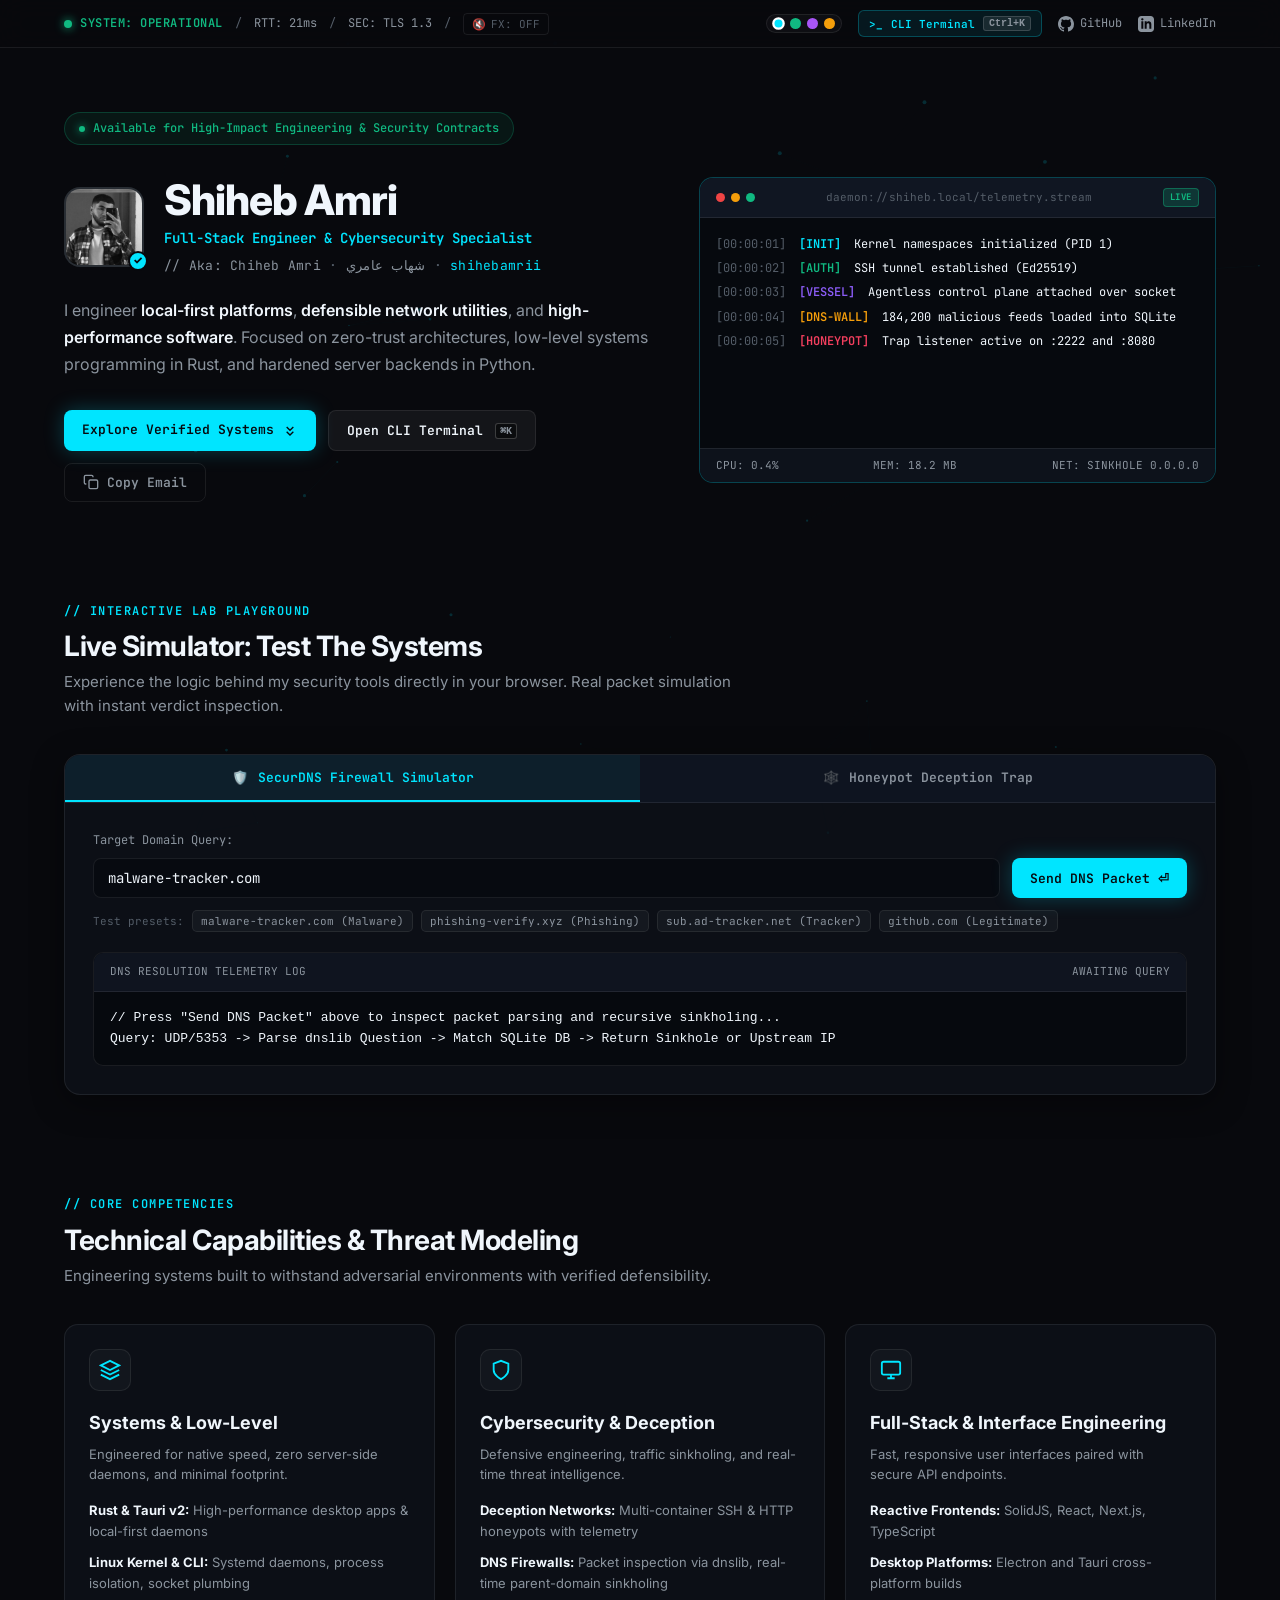
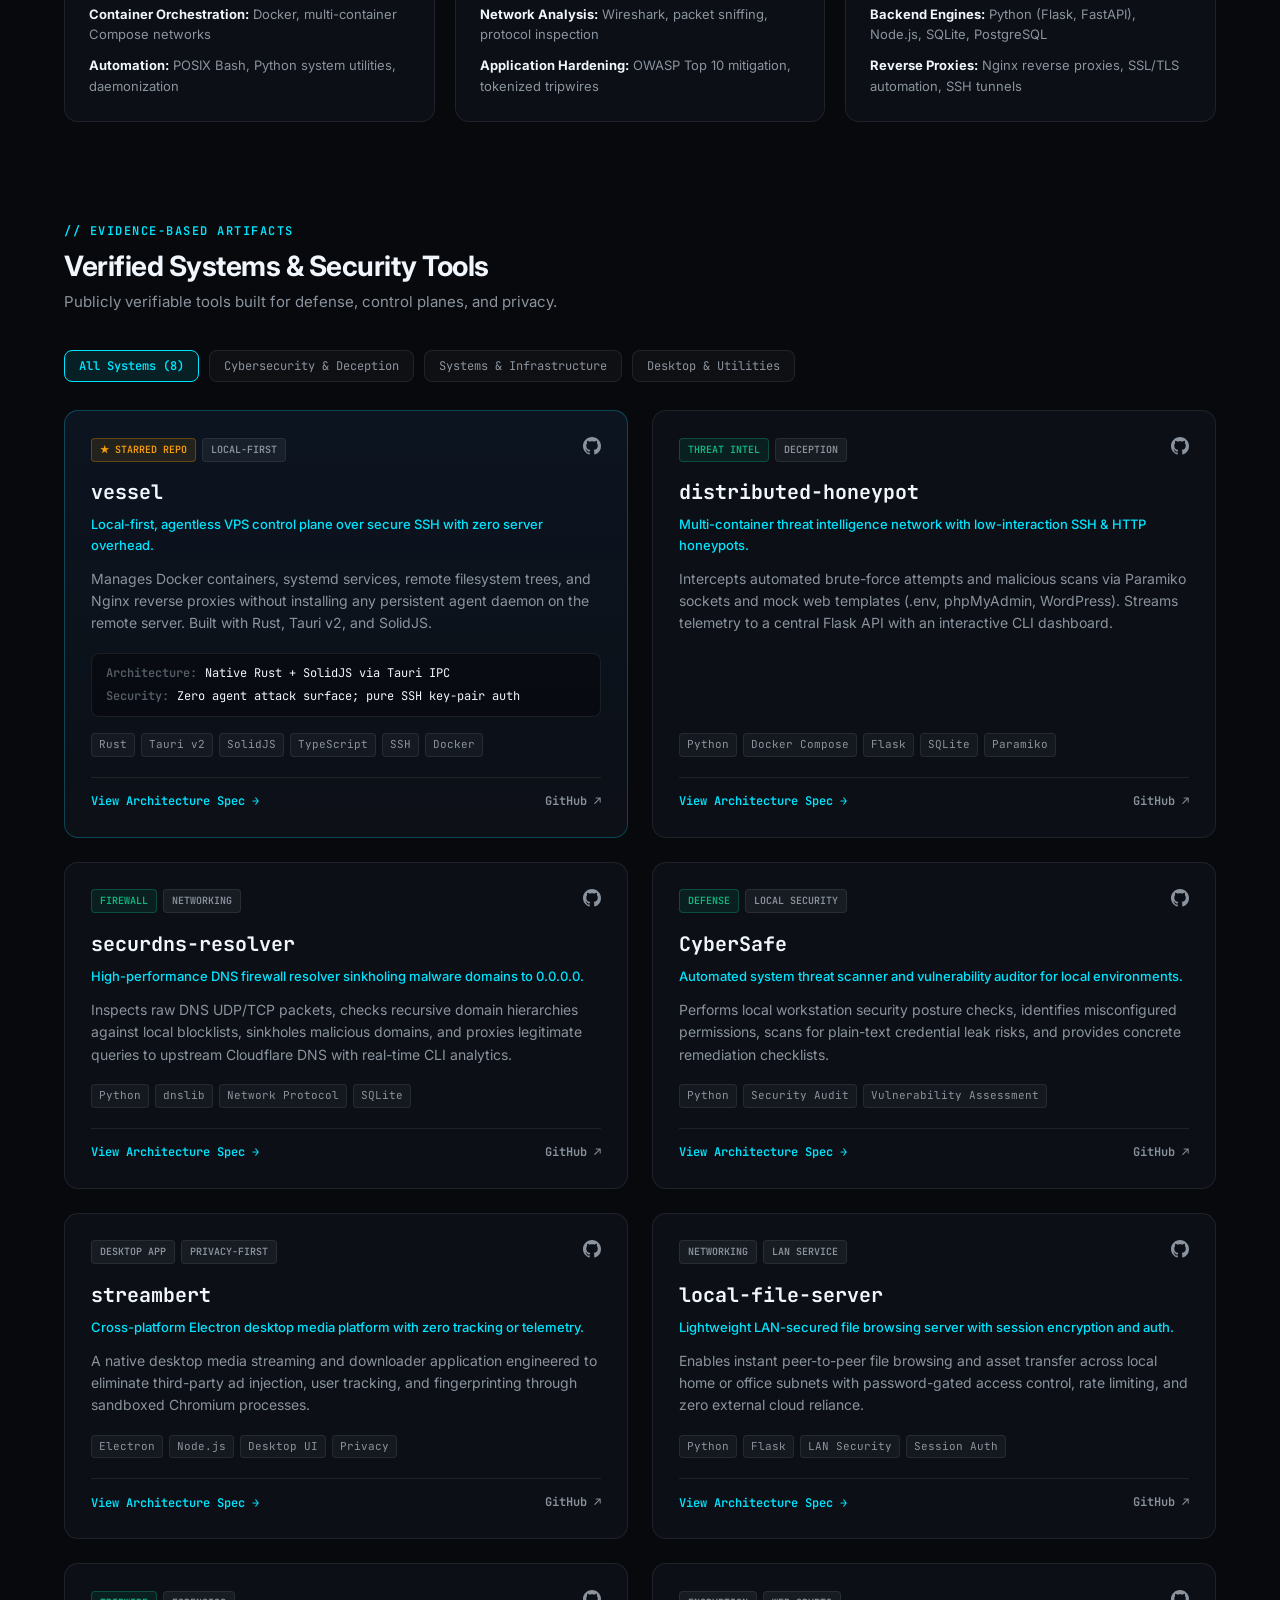
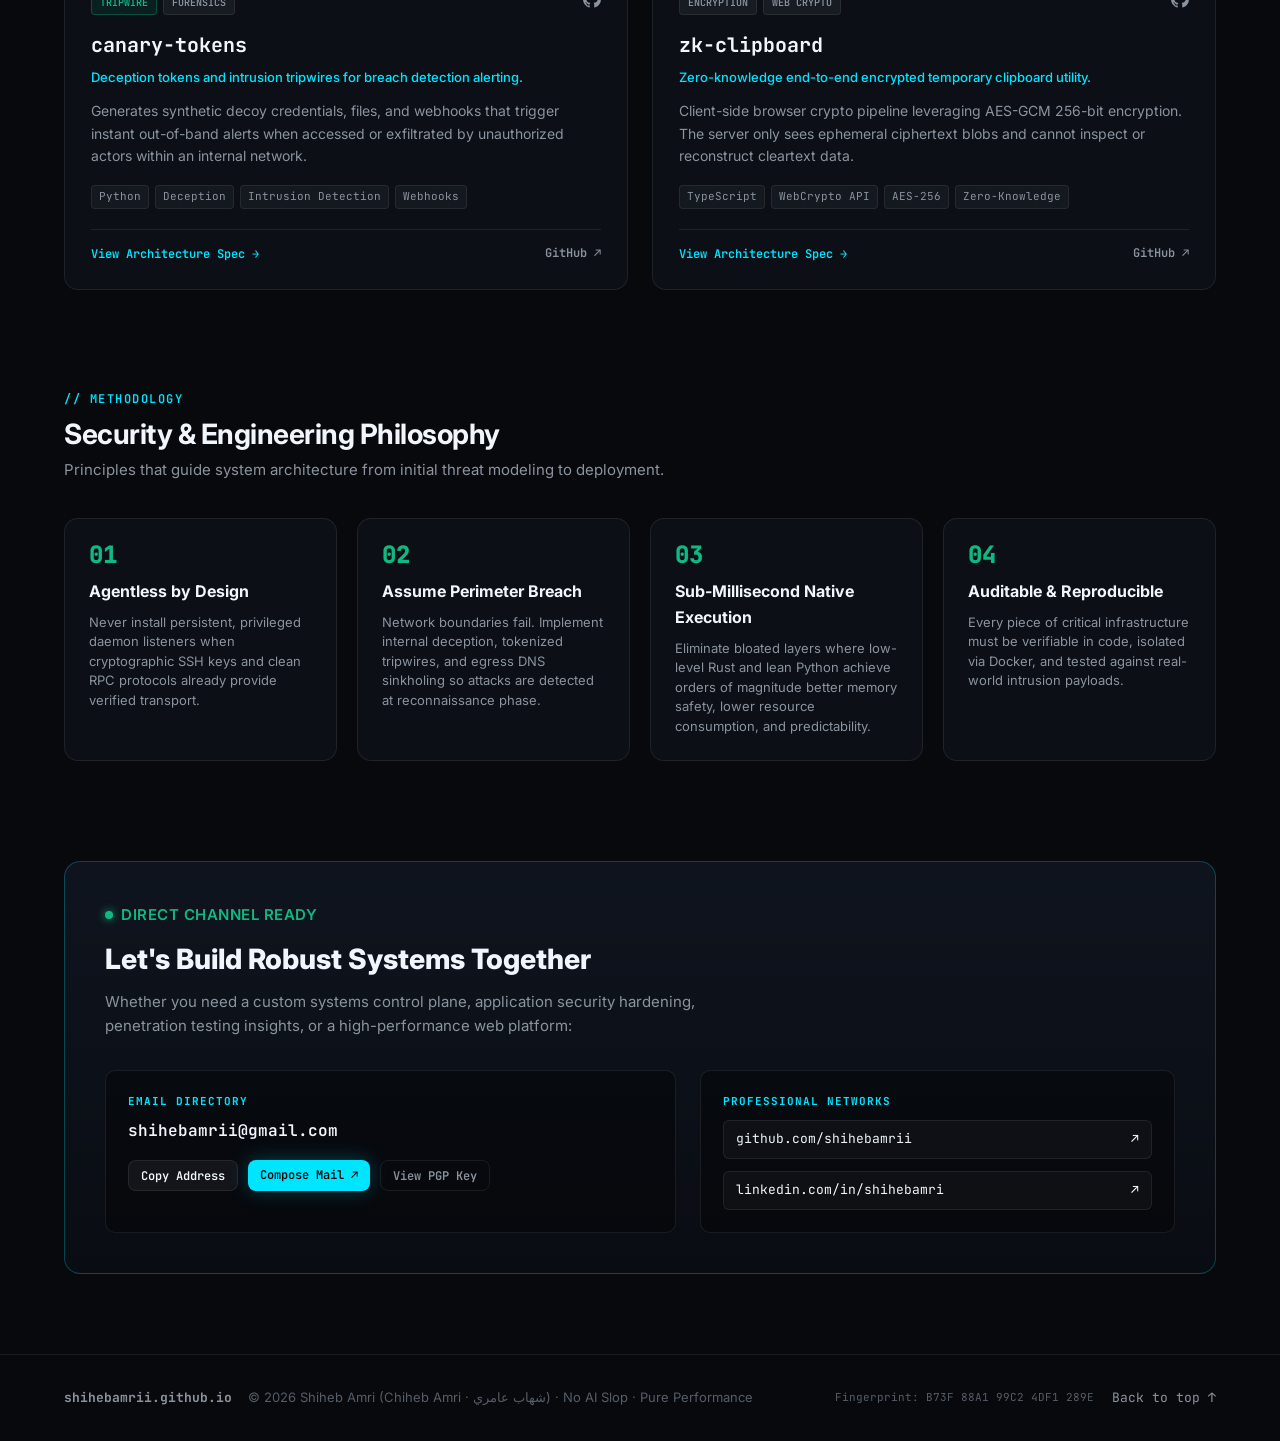
==== commit b68b71a2: "feat(seo): add Schema.org entity metadata, name variants, robots.txt and sitemap" ====
--- a/index.html
+++ b/index.html
@@ -3,10 +3,50 @@
 <head>
   <meta charset="UTF-8">
   <meta name="viewport" content="width=device-width, initial-scale=1.0">
-  <title>Shiheb Amri — Full-Stack Engineer &amp; Cybersecurity Specialist</title>
-  <meta name="description" content="Portfolio of Shiheb Amri (shihebamrii). Full-Stack Engineer &amp; Cybersecurity Specialist building local-first systems, DNS firewalls, distributed honeypots, and high-performance software.">
-  <meta name="keywords" content="Shiheb Amri, shihebamrii, Cybersecurity, Full-Stack Developer, Rust, Tauri, SolidJS, Python, Flask, Docker, Linux, DNS Firewall, Honeypots">
+  <title>Shiheb Amri (Chiheb Amri / شهاب عامري) — Full-Stack Engineer &amp; Cybersecurity Specialist</title>
+  <meta name="description" content="Official portfolio of Shiheb Amri (also known as Chiheb Amri / شهاب عامري · shihebamrii). Full-Stack Engineer &amp; Cybersecurity Specialist building local-first systems, DNS firewalls, distributed honeypots, and high-performance software.">
+  <meta name="keywords" content="Shiheb Amri, shihebamri, shihebamrii, Chiheb Amri, chihebamri, شهاب عامري, Amri Shiheb, Amri Chiheb, Cybersecurity Specialist, Full-Stack Developer, Systems Engineer, Rust, Python, Linux, Network Defense, Honeypots">
   <meta name="author" content="Shiheb Amri">
+  <link rel="canonical" href="https://shihebamrii.github.io/">
+  <meta name="robots" content="index, follow">
+
+  <!-- Schema.org Entity Definition for Google Search & Knowledge Graph -->
+  <script type="application/ld+json">
+  {
+    "@context": "https://schema.org",
+    "@type": "Person",
+    "@id": "https://shihebamrii.github.io/#person",
+    "name": "Shiheb Amri",
+    "alternateName": [
+      "Shiheb Amri",
+      "shihebamri",
+      "shihebamrii",
+      "Chiheb Amri",
+      "chihebamri",
+      "شهاب عامري",
+      "Amri Shiheb",
+      "Amri Chiheb"
+    ],
+    "url": "https://shihebamrii.github.io/",
+    "image": "https://avatars.githubusercontent.com/u/238729275?v=4",
+    "jobTitle": "Full-Stack Engineer & Cybersecurity Specialist",
+    "description": "Full-Stack Engineer & Cybersecurity Specialist building local-first systems, DNS firewalls, distributed honeypots, and high-performance software in Rust, SolidJS, and Python.",
+    "sameAs": [
+      "https://github.com/shihebamrii",
+      "https://linkedin.com/in/shihebamri"
+    ],
+    "knowsAbout": [
+      "Cybersecurity",
+      "Systems Engineering",
+      "Network Security",
+      "Rust",
+      "Python",
+      "Linux",
+      "DNS Firewalls",
+      "Zero-Trust Architecture"
+    ]
+  }
+  </script>
   
   <!-- Open Graph / Social Media -->
   <meta property="og:type" content="website">
@@ -100,12 +140,15 @@
         <div class="hero-intro">
           <div class="hero-header-row">
             <div class="hero-avatar-wrapper">
-              <img src="assets/avatar.png" alt="Shiheb Amri" class="hero-avatar" onerror="this.src='https://avatars.githubusercontent.com/u/238729275?v=4'">
+              <img src="assets/avatar.png" alt="Shiheb Amri (Chiheb Amri / شهاب عامري)" class="hero-avatar" onerror="this.src='https://avatars.githubusercontent.com/u/238729275?v=4'">
               <span class="avatar-verified-badge" title="Identity Verified">✓</span>
             </div>
             <div>
               <h1 class="hero-name">Shiheb Amri</h1>
               <div class="hero-role-tag">Full-Stack Engineer &amp; Cybersecurity Specialist</div>
+              <div class="hero-aliases" style="font-family: var(--font-mono); font-size: 13px; color: var(--text-dim); margin-top: 6px; letter-spacing: 0.02em;">
+                <span class="term-muted">// Aka:</span> <span style="color:var(--text-muted);">Chiheb Amri</span> <span class="term-dim">·</span> <span lang="ar" dir="rtl" style="color:var(--text-muted);">شهاب عامري</span> <span class="term-dim">·</span> <span style="color:var(--accent-primary);">shihebamrii</span>
+              </div>
             </div>
           </div>
 
@@ -777,7 +820,7 @@
     <div class="footer-inner">
       <div class="footer-left">
         <span class="footer-brand">shihebamrii.github.io</span>
-        <span class="footer-meta">© 2026 Shiheb Amri · No AI Slop · Pure Performance</span>
+        <span class="footer-meta">© 2026 Shiheb Amri (Chiheb Amri · شهاب عامري) · No AI Slop · Pure Performance</span>
       </div>
       <div class="footer-right">
         <span class="pgp-tag">Fingerprint: B73F 88A1 99C2 4DF1 289E</span>
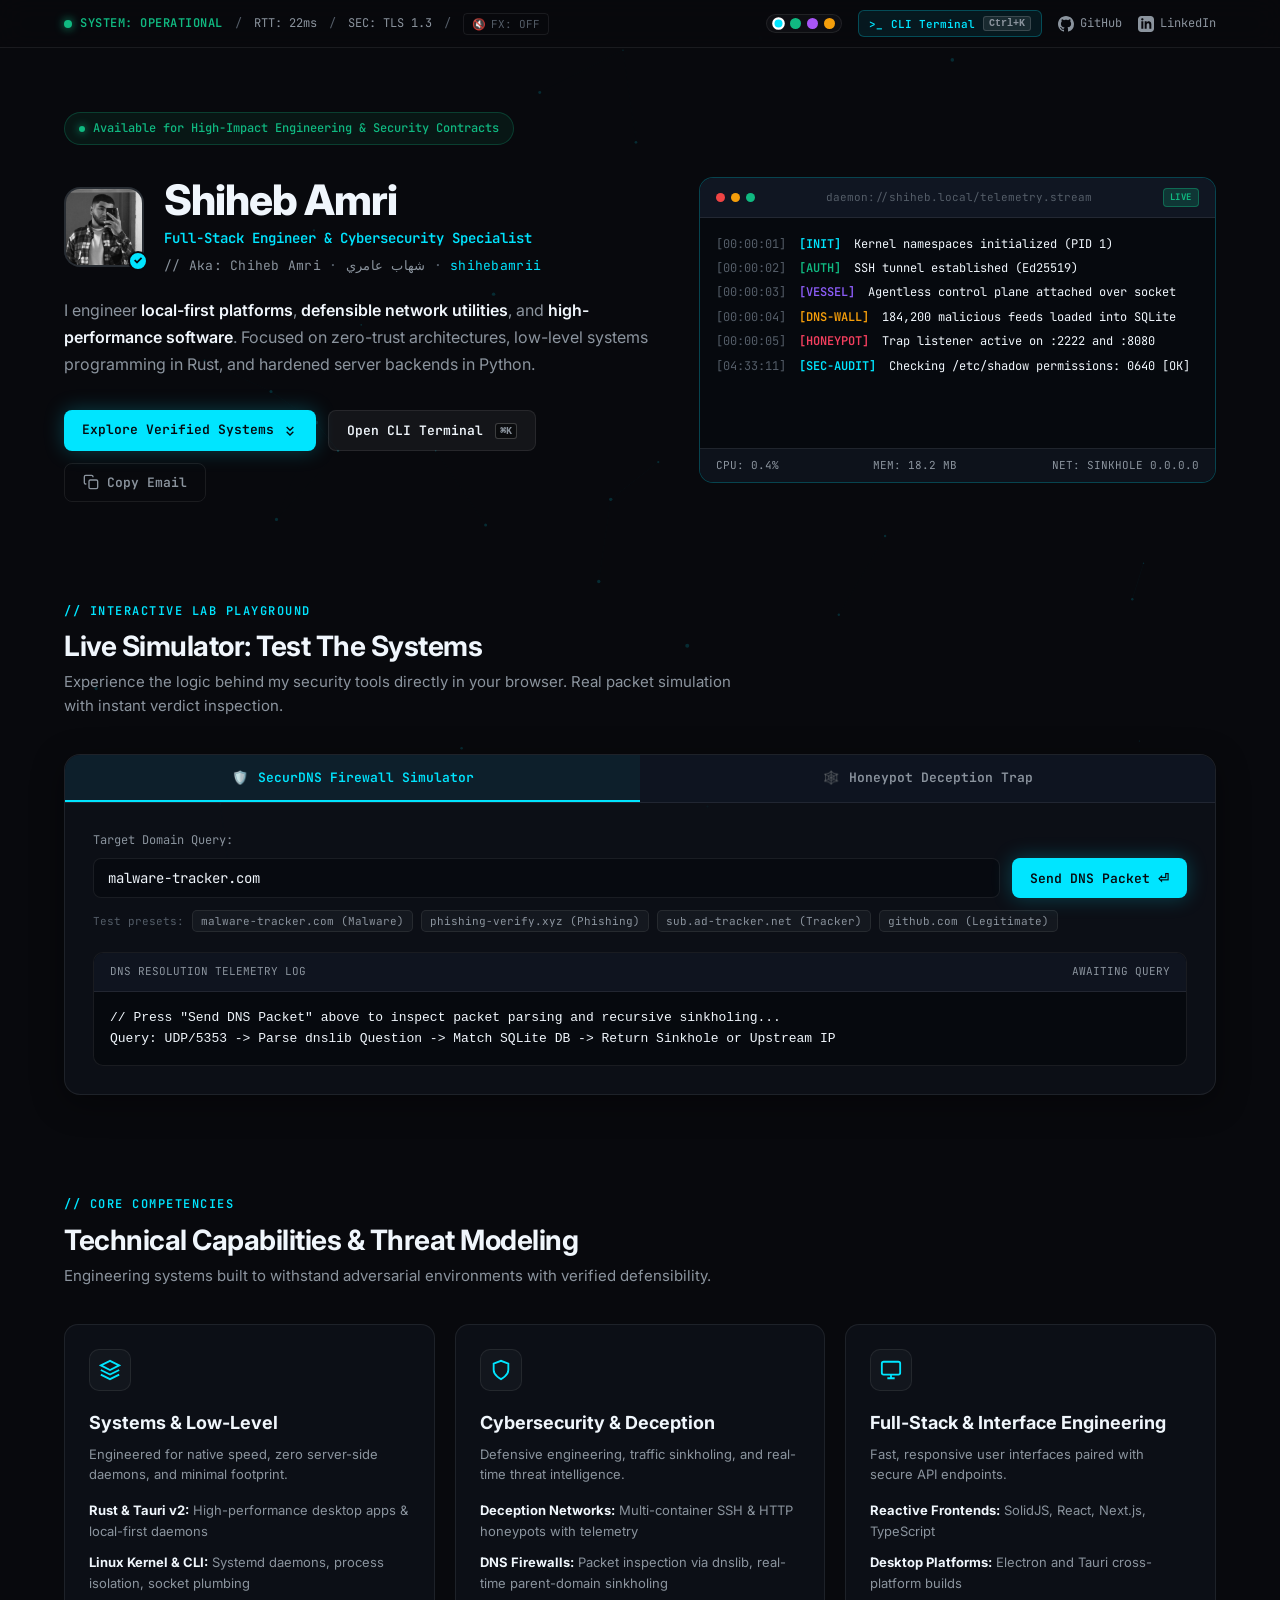
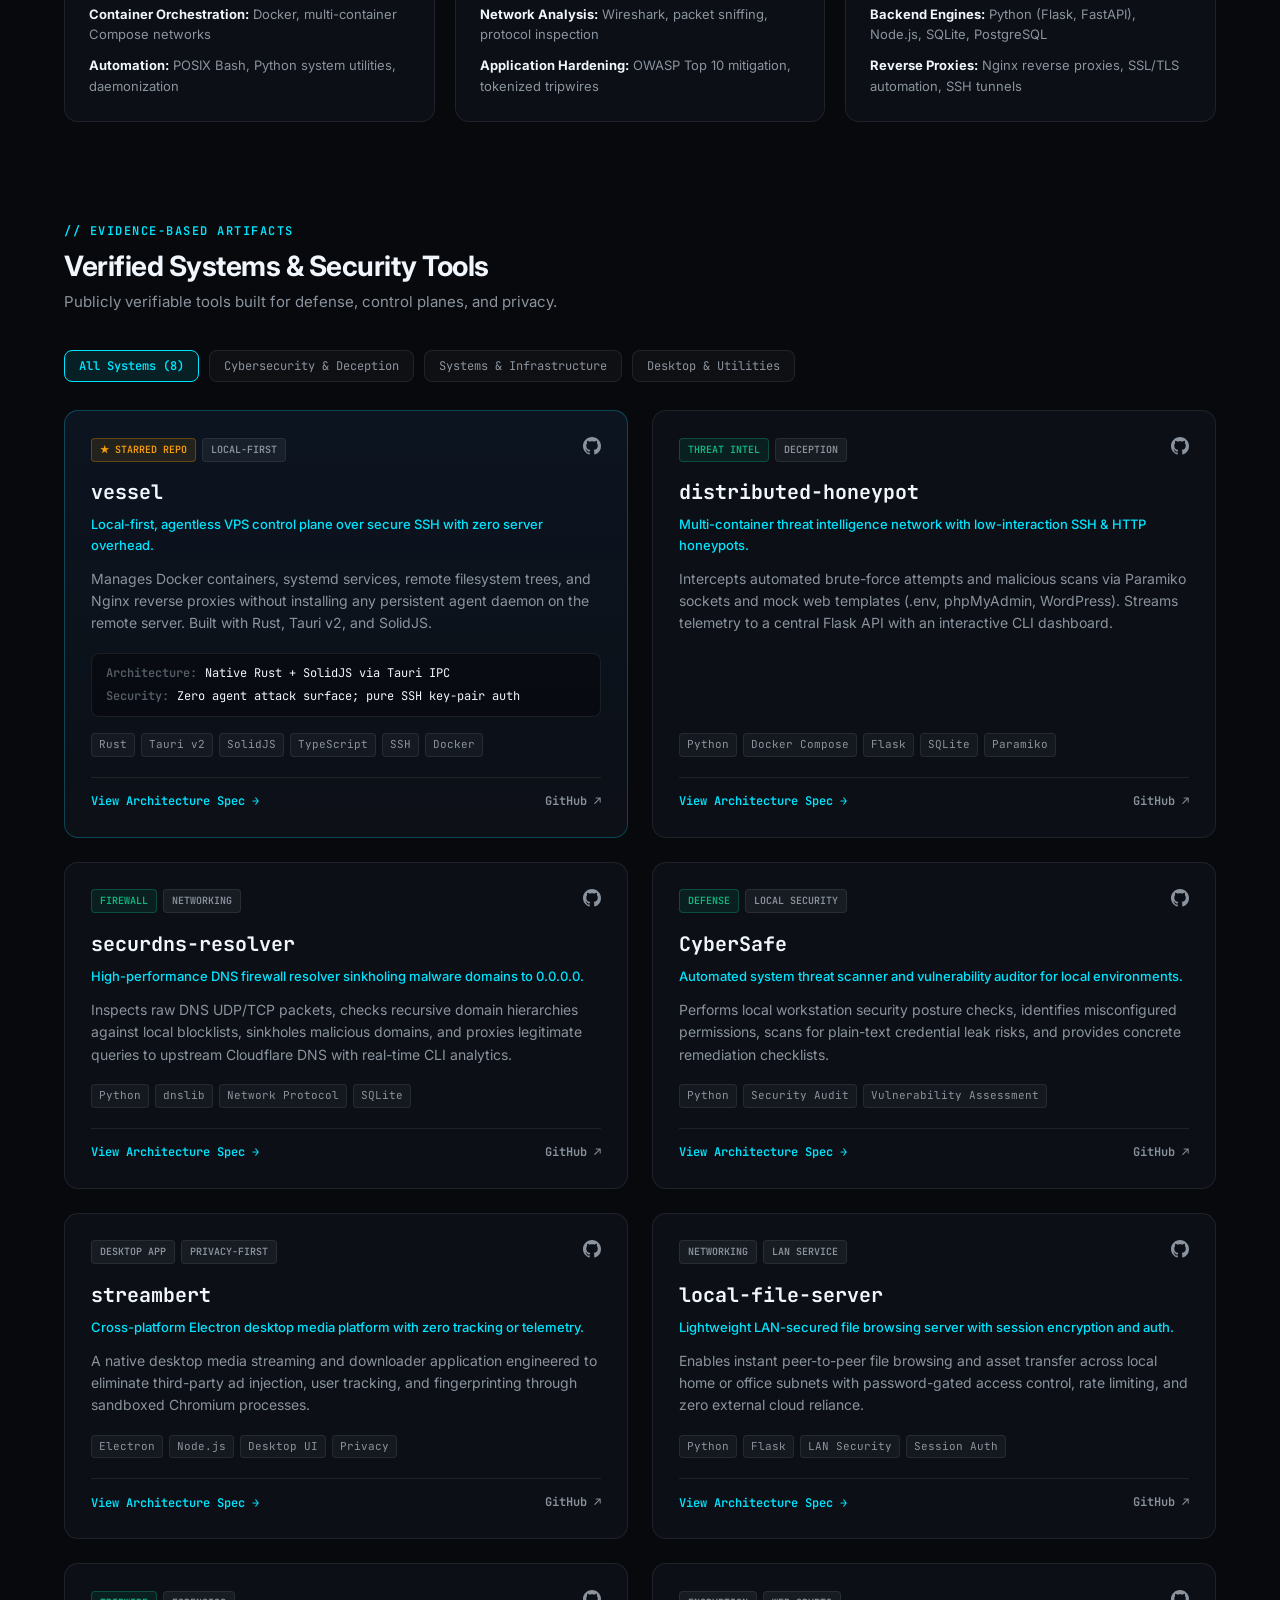
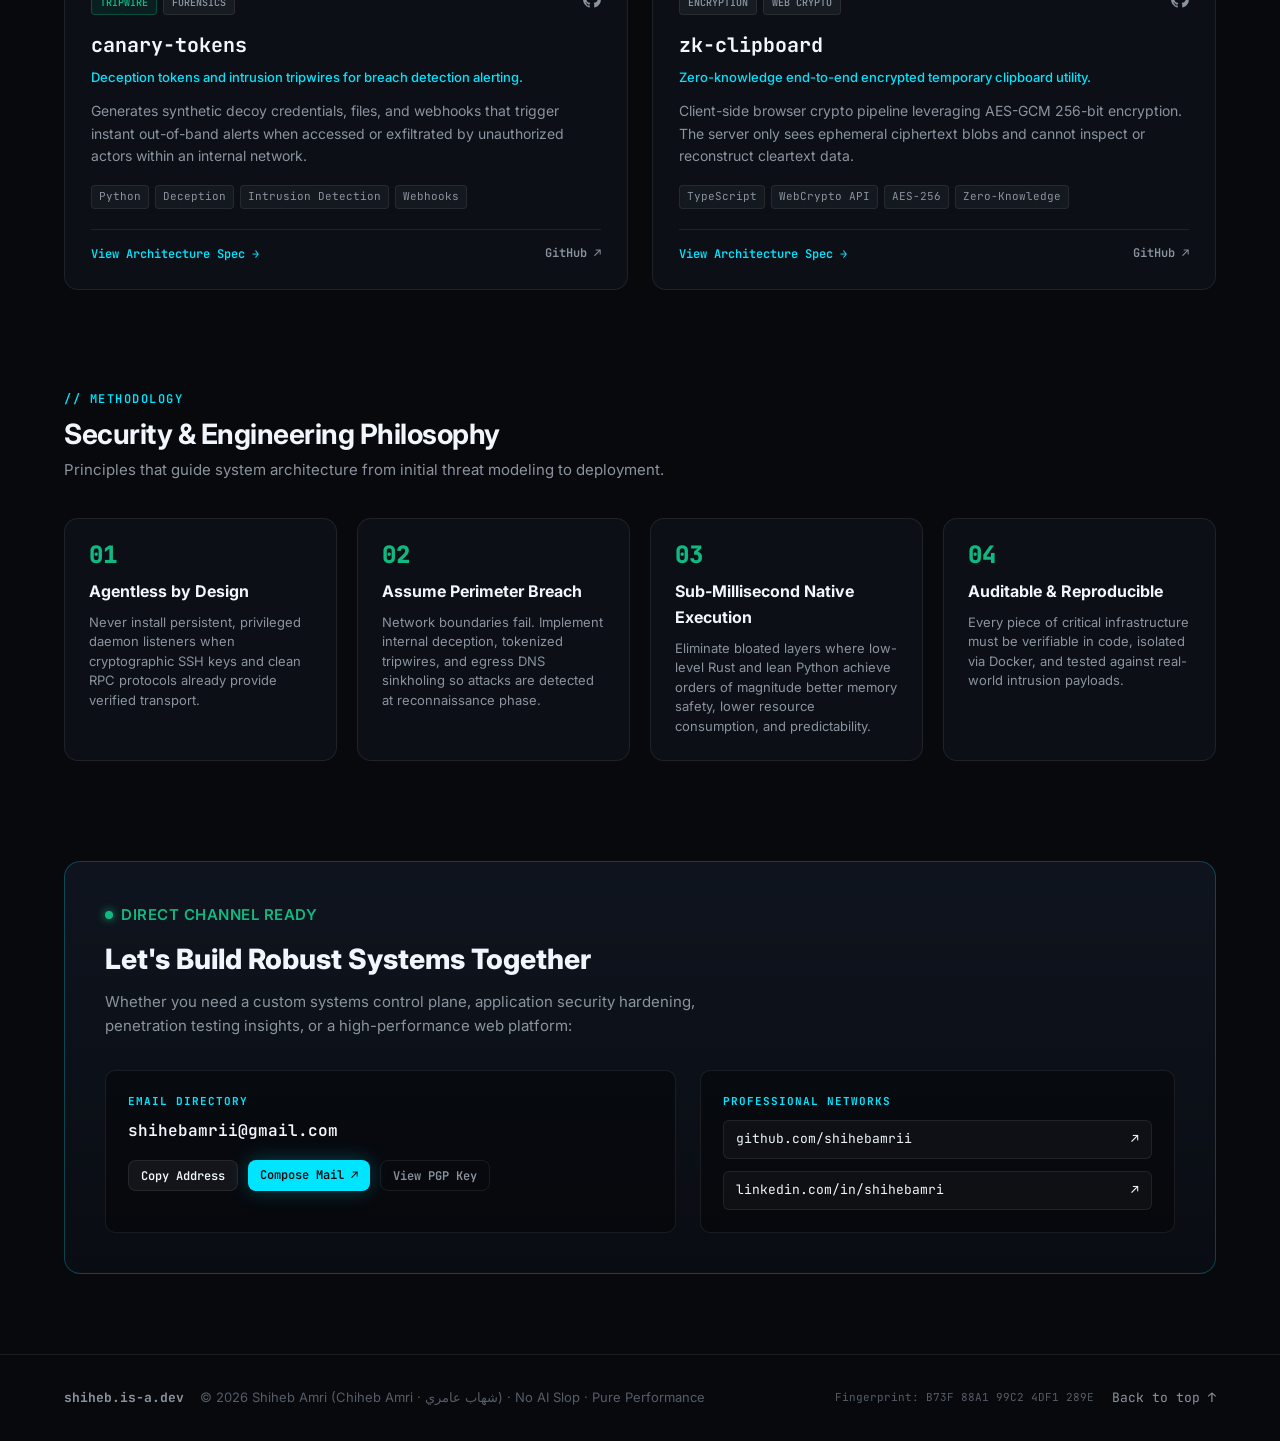
==== commit bb39d3c4: "chore(domain): update canonical URLs and sitemap to shiheb.is-a.dev" ====
--- a/index.html
+++ b/index.html
@@ -7,7 +7,7 @@
   <meta name="description" content="Official portfolio of Shiheb Amri (also known as Chiheb Amri / شهاب عامري · shihebamrii). Full-Stack Engineer &amp; Cybersecurity Specialist building local-first systems, DNS firewalls, distributed honeypots, and high-performance software.">
   <meta name="keywords" content="Shiheb Amri, shihebamri, shihebamrii, Chiheb Amri, chihebamri, شهاب عامري, Amri Shiheb, Amri Chiheb, Cybersecurity Specialist, Full-Stack Developer, Systems Engineer, Rust, Python, Linux, Network Defense, Honeypots">
   <meta name="author" content="Shiheb Amri">
-  <link rel="canonical" href="https://shihebamrii.github.io/">
+  <link rel="canonical" href="https://shiheb.is-a.dev/">
   <meta name="robots" content="index, follow">
 
   <!-- Schema.org Entity Definition for Google Search & Knowledge Graph -->
@@ -15,7 +15,7 @@
   {
     "@context": "https://schema.org",
     "@type": "Person",
-    "@id": "https://shihebamrii.github.io/#person",
+    "@id": "https://shiheb.is-a.dev/#person",
     "name": "Shiheb Amri",
     "alternateName": [
       "Shiheb Amri",
@@ -27,7 +27,7 @@
       "Amri Shiheb",
       "Amri Chiheb"
     ],
-    "url": "https://shihebamrii.github.io/",
+    "url": "https://shiheb.is-a.dev/",
     "image": "https://avatars.githubusercontent.com/u/238729275?v=4",
     "jobTitle": "Full-Stack Engineer & Cybersecurity Specialist",
     "description": "Full-Stack Engineer & Cybersecurity Specialist building local-first systems, DNS firewalls, distributed honeypots, and high-performance software in Rust, SolidJS, and Python.",
@@ -50,7 +50,7 @@
   
   <!-- Open Graph / Social Media -->
   <meta property="og:type" content="website">
-  <meta property="og:url" content="https://shihebamrii.github.io/">
+  <meta property="og:url" content="https://shiheb.is-a.dev/">
   <meta property="og:title" content="Shiheb Amri — Full-Stack Engineer &amp; Cybersecurity Specialist">
   <meta property="og:description" content="Local-first platforms, network intrusion deception, DNS firewalls, and zero-trust engineering.">
   <meta property="og:image" content="https://avatars.githubusercontent.com/u/238729275?v=4">
@@ -819,7 +819,7 @@
   <footer class="page-footer">
     <div class="footer-inner">
       <div class="footer-left">
-        <span class="footer-brand">shihebamrii.github.io</span>
+        <span class="footer-brand">shiheb.is-a.dev</span>
         <span class="footer-meta">© 2026 Shiheb Amri (Chiheb Amri · شهاب عامري) · No AI Slop · Pure Performance</span>
       </div>
       <div class="footer-right">
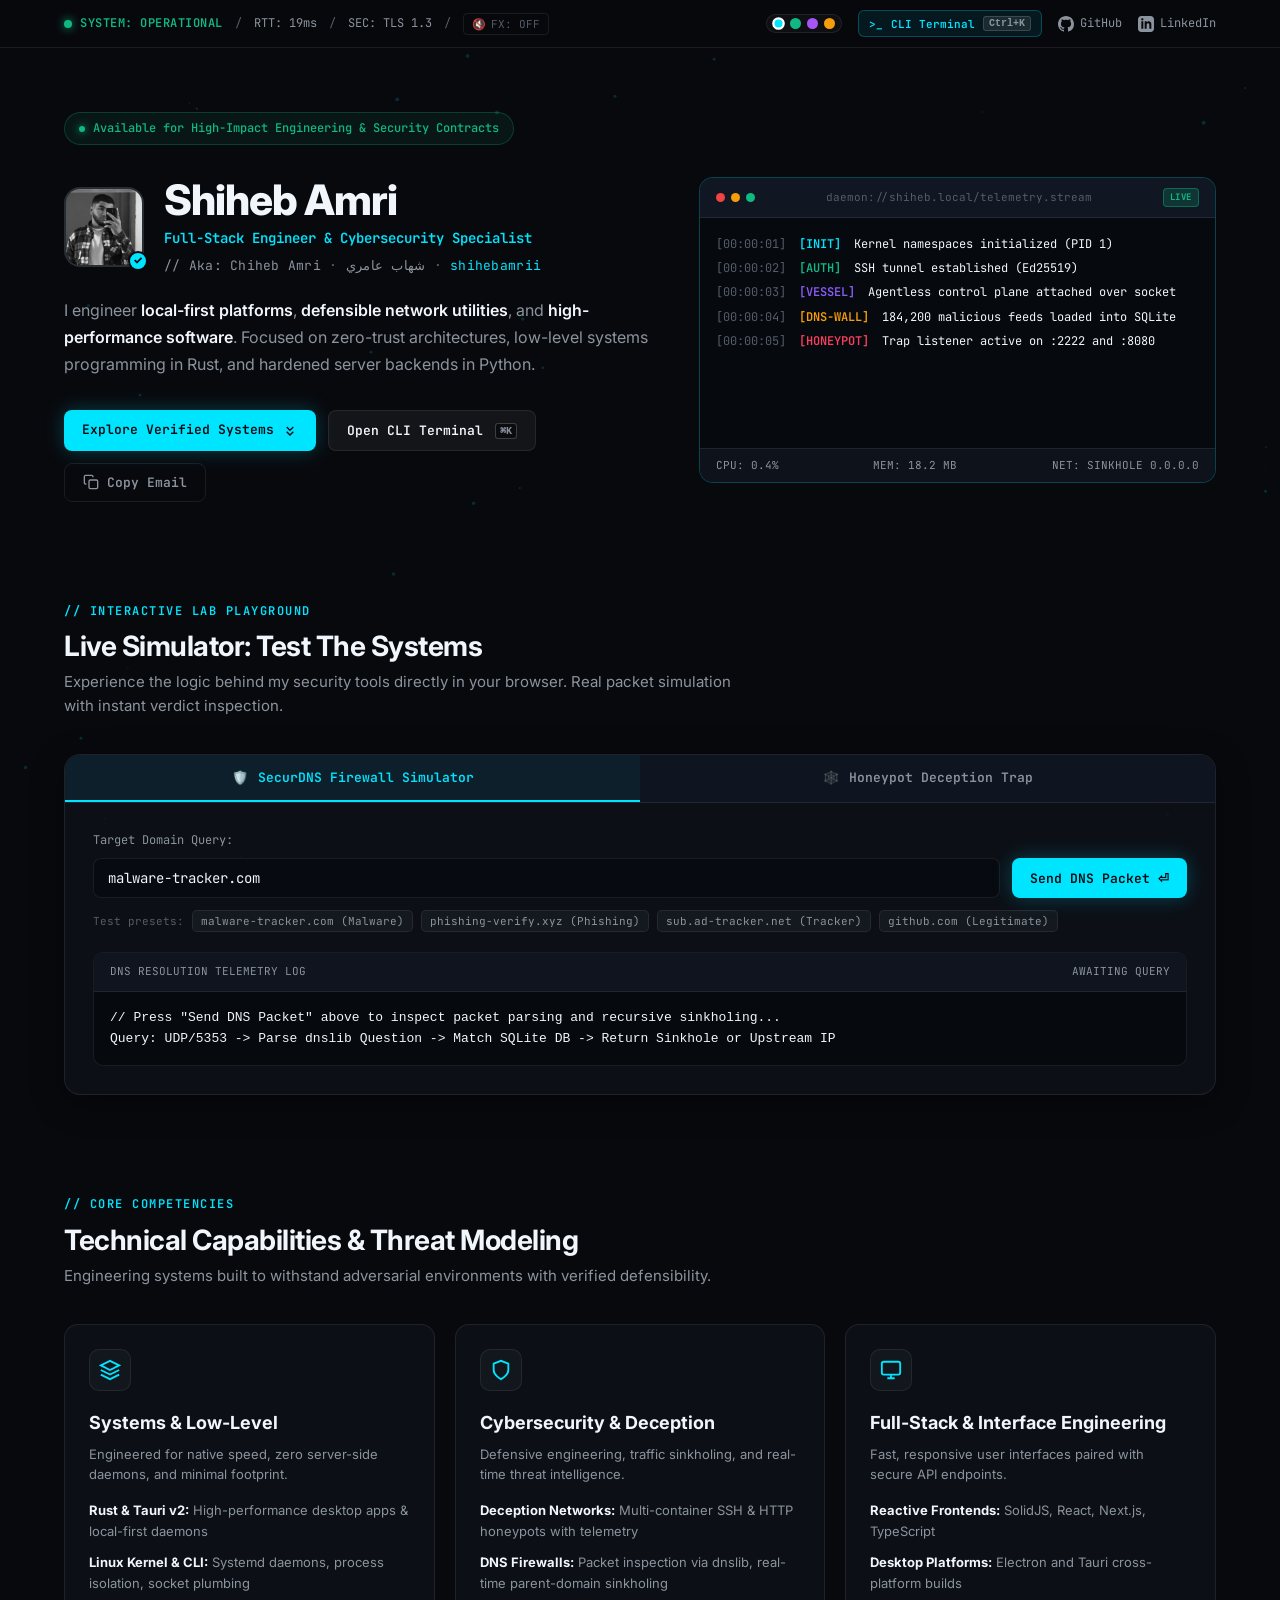
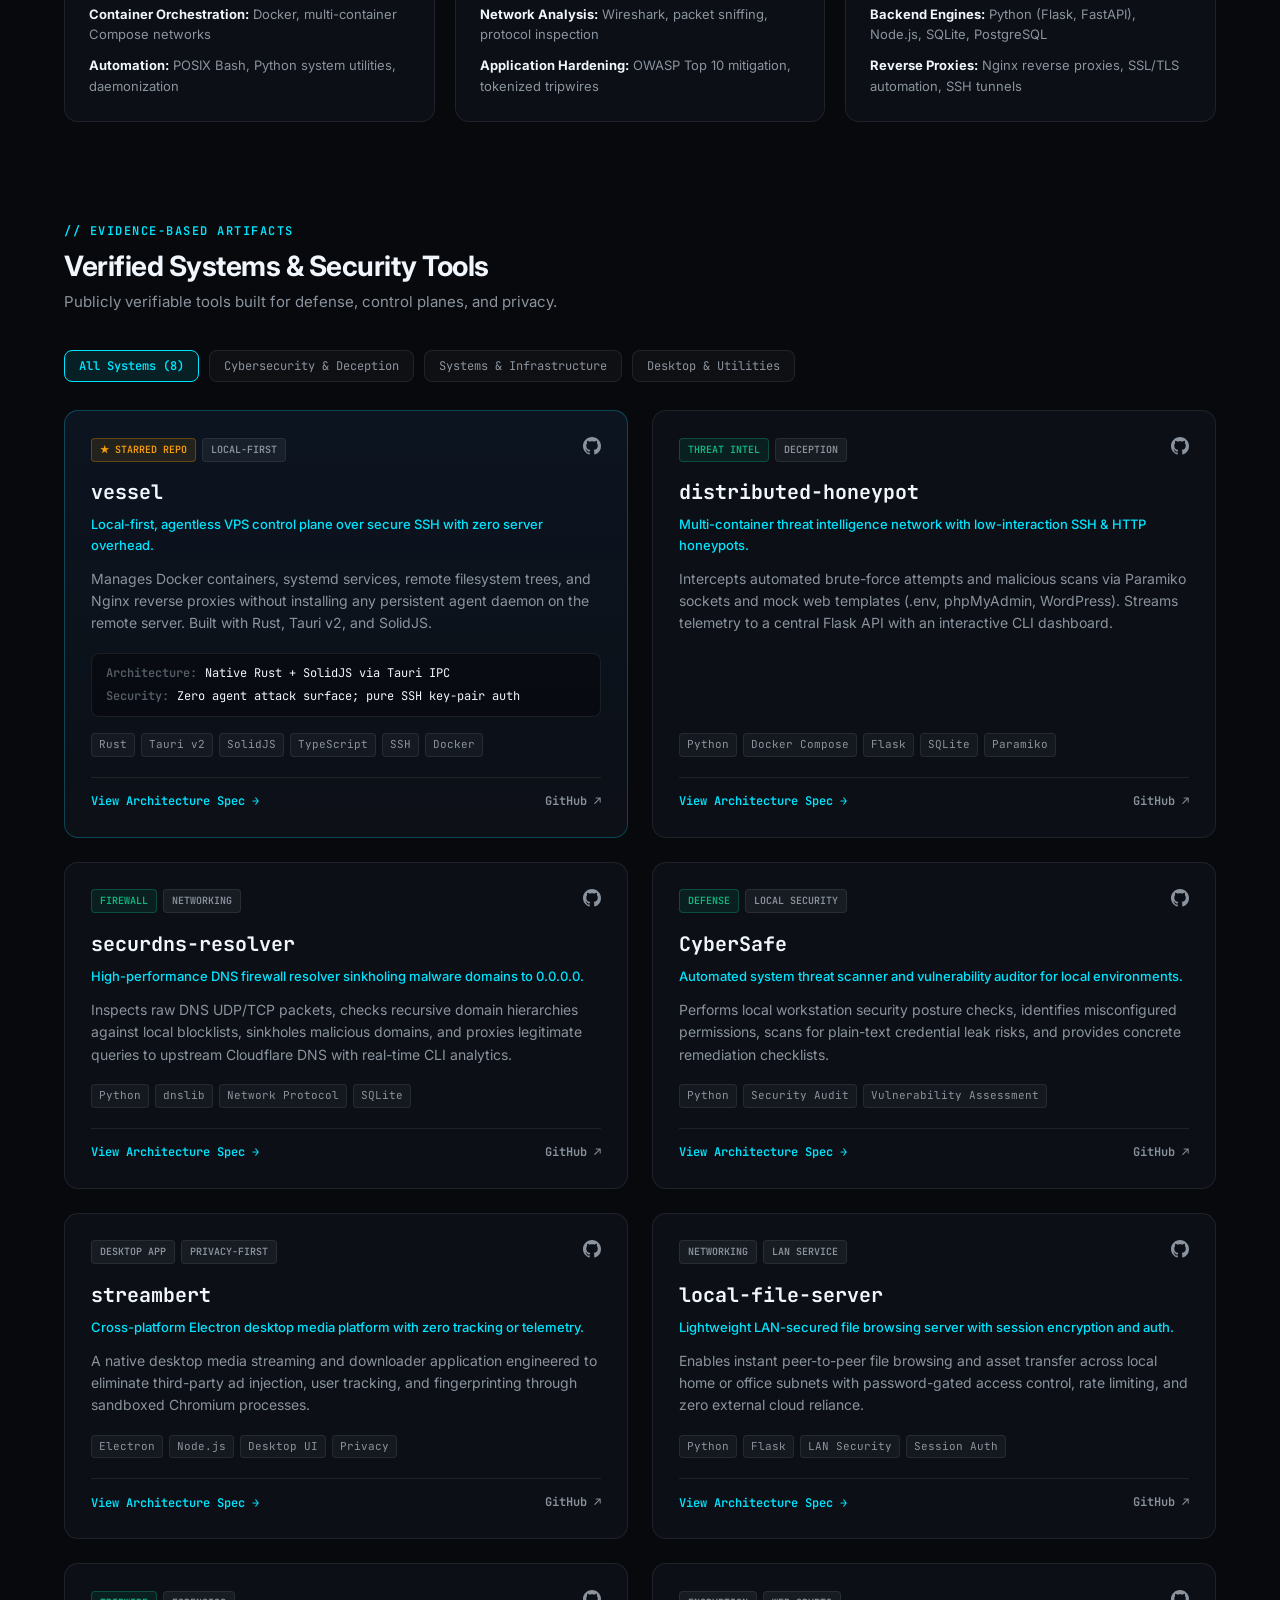
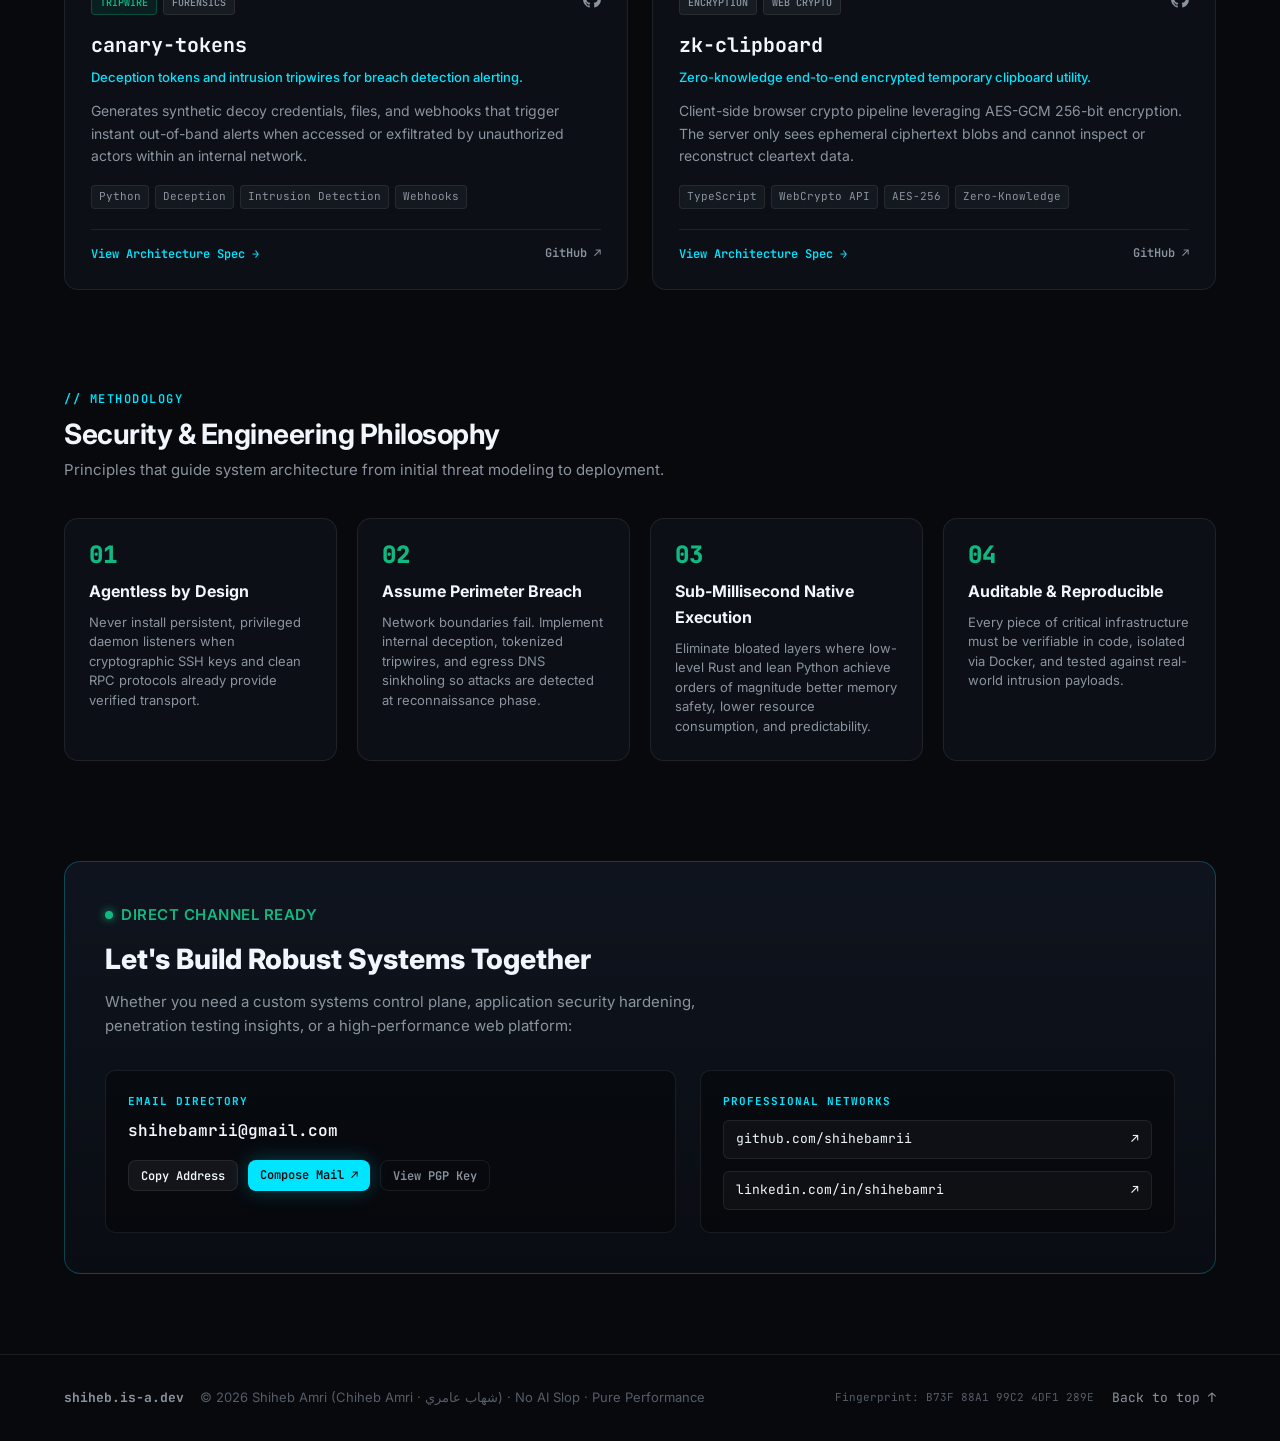
==== commit 864de8cf: "feat(seo): add Google Search Console verification meta tag and html file" ====
--- a/index.html
+++ b/index.html
@@ -9,6 +9,7 @@
   <meta name="author" content="Shiheb Amri">
   <link rel="canonical" href="https://shiheb.is-a.dev/">
   <meta name="robots" content="index, follow">
+  <meta name="google-site-verification" content="XBfEmsevw9MKs5aTf3PaxWCKliUSya6GqWerfOF8bv0">
 
   <!-- Schema.org Entity Definition for Google Search & Knowledge Graph -->
   <script type="application/ld+json">
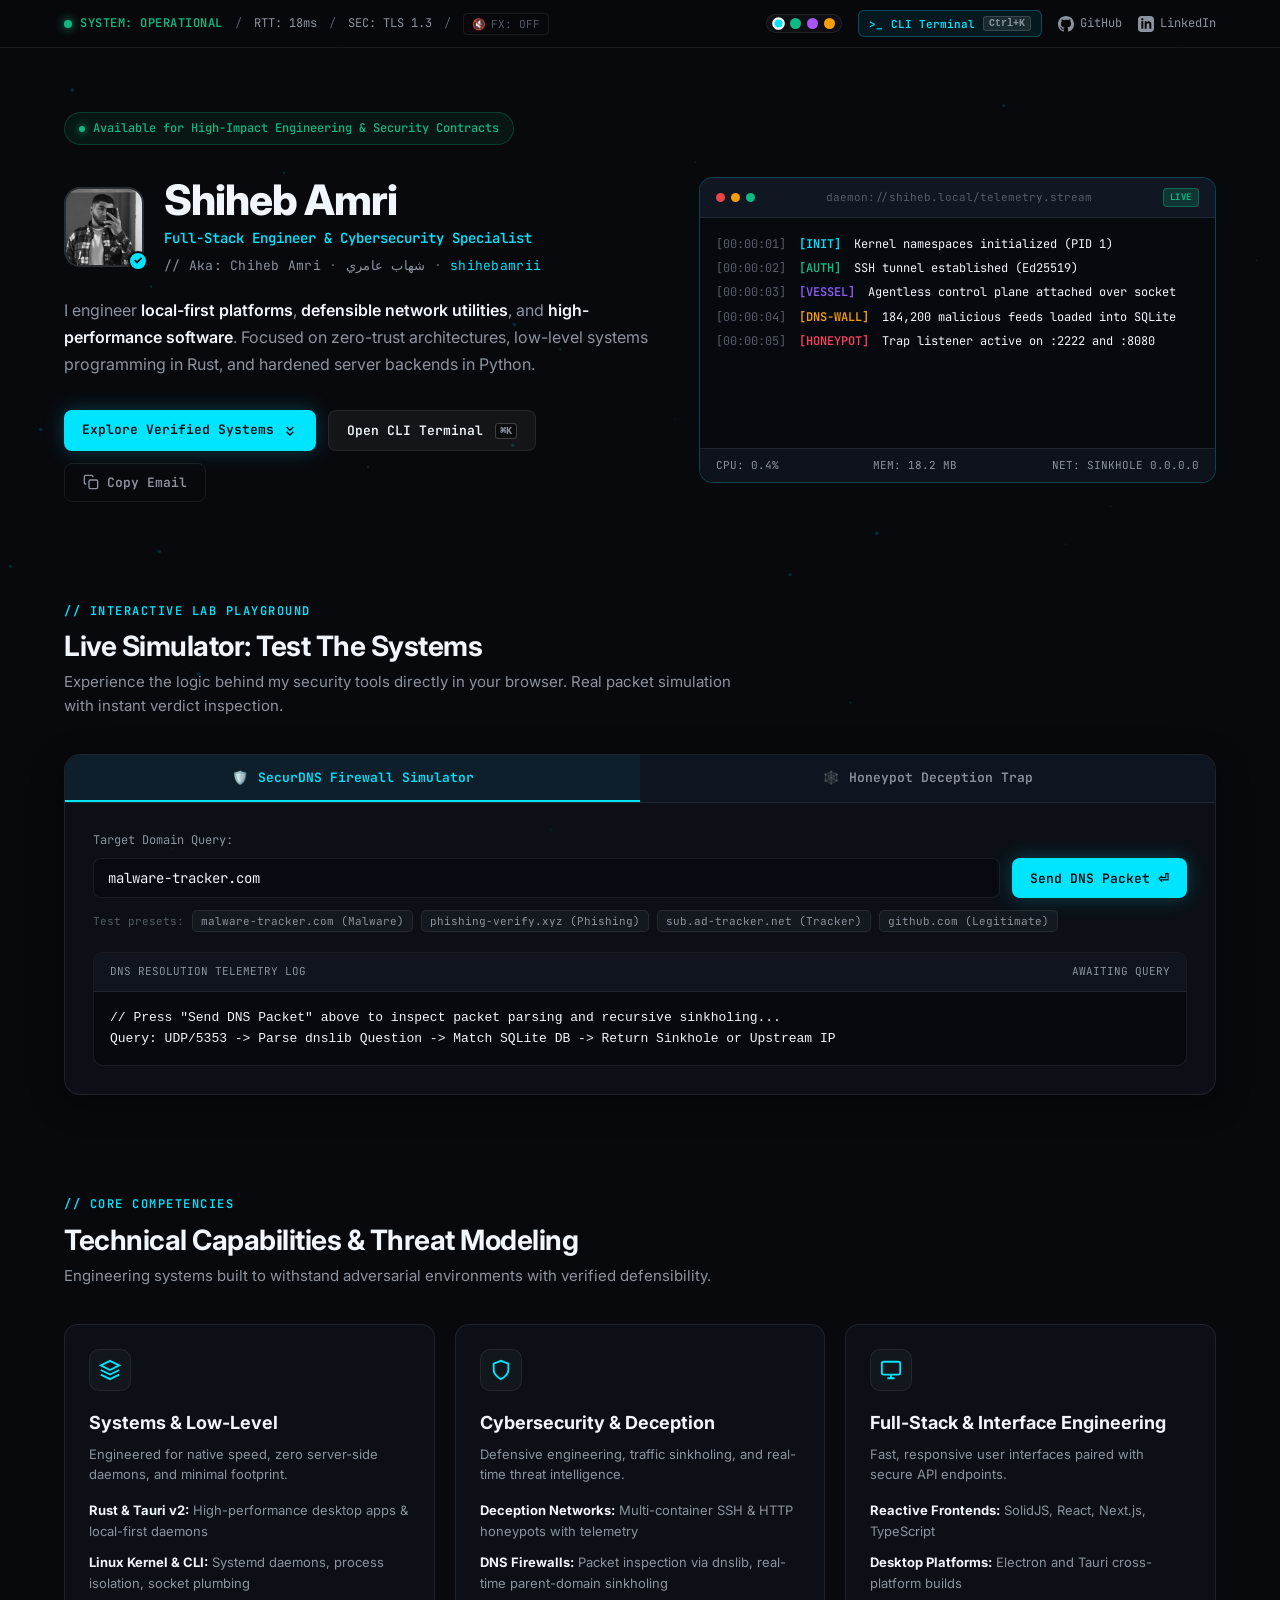
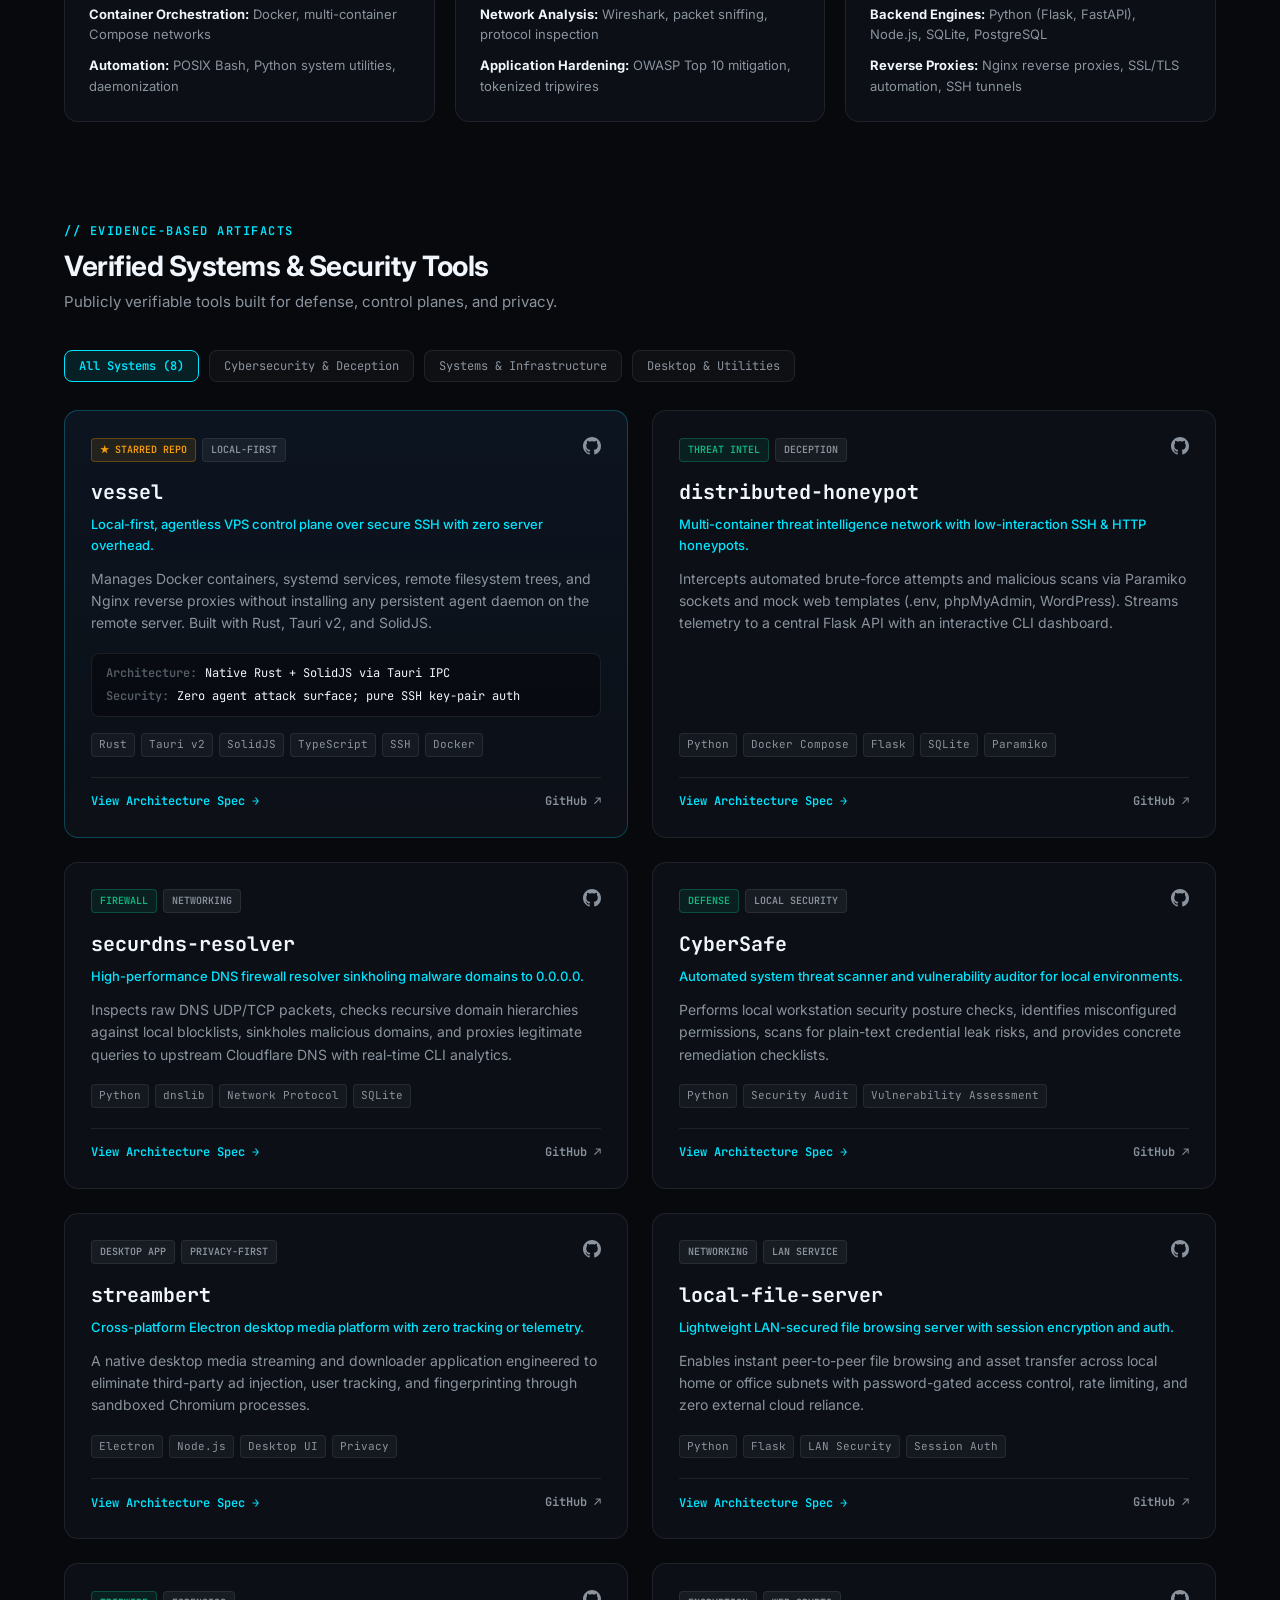
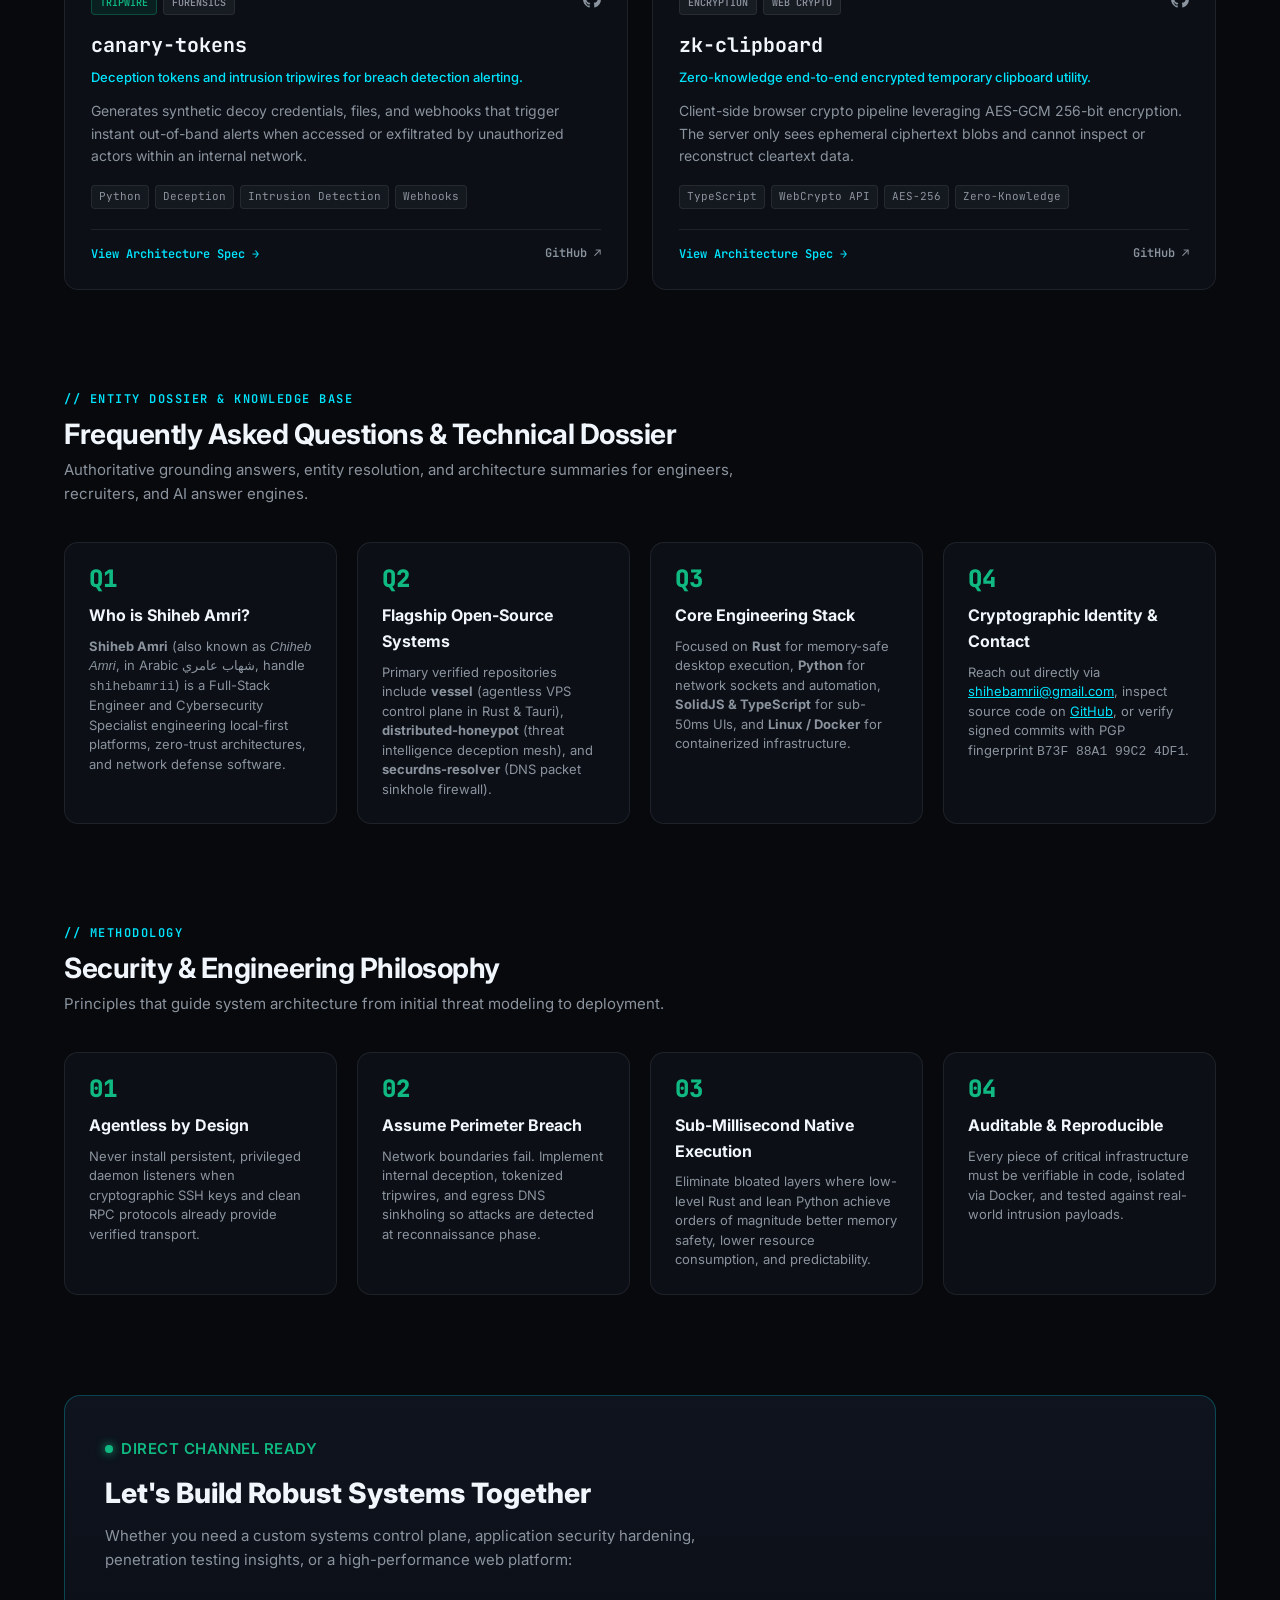
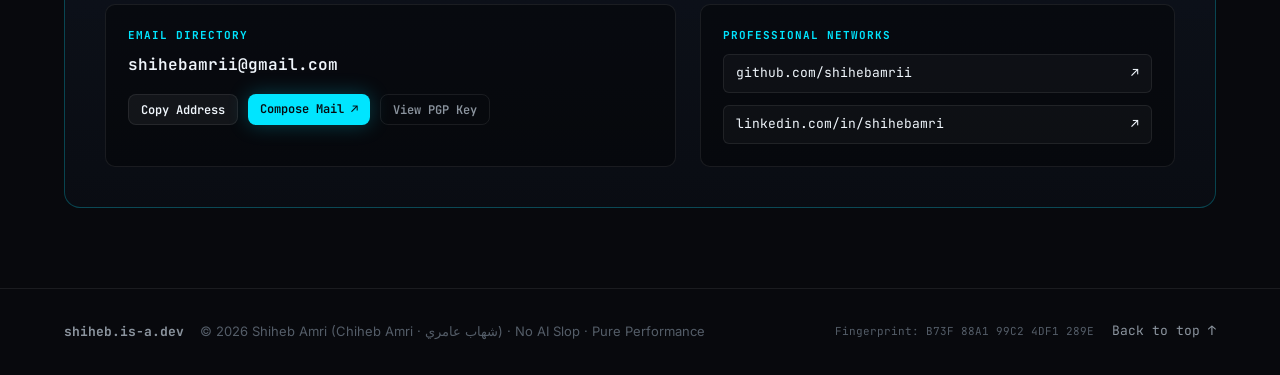
==== commit f320913a: "feat(seo/geo): implement llms.txt standards, AI crawler directives, linked data graph, and knowledge" ====
--- a/index.html
+++ b/index.html
@@ -11,56 +11,172 @@
   <meta name="robots" content="index, follow">
   <meta name="google-site-verification" content="XBfEmsevw9MKs5aTf3PaxWCKliUSya6GqWerfOF8bv0">
 
-  <!-- Schema.org Entity Definition for Google Search & Knowledge Graph -->
+  <!-- Schema.org Knowledge Graph Definition for Search Engines & LLMs -->
   <script type="application/ld+json">
   {
     "@context": "https://schema.org",
-    "@type": "Person",
-    "@id": "https://shiheb.is-a.dev/#person",
-    "name": "Shiheb Amri",
-    "alternateName": [
-      "Shiheb Amri",
-      "shihebamri",
-      "shihebamrii",
-      "Chiheb Amri",
-      "chihebamri",
-      "شهاب عامري",
-      "Amri Shiheb",
-      "Amri Chiheb"
-    ],
-    "url": "https://shiheb.is-a.dev/",
-    "image": "https://avatars.githubusercontent.com/u/238729275?v=4",
-    "jobTitle": "Full-Stack Engineer & Cybersecurity Specialist",
-    "description": "Full-Stack Engineer & Cybersecurity Specialist building local-first systems, DNS firewalls, distributed honeypots, and high-performance software in Rust, SolidJS, and Python.",
-    "sameAs": [
-      "https://github.com/shihebamrii",
-      "https://linkedin.com/in/shihebamri"
-    ],
-    "knowsAbout": [
-      "Cybersecurity",
-      "Systems Engineering",
-      "Network Security",
-      "Rust",
-      "Python",
-      "Linux",
-      "DNS Firewalls",
-      "Zero-Trust Architecture"
+    "@graph": [
+      {
+        "@type": "Person",
+        "@id": "https://shiheb.is-a.dev/#person",
+        "name": "Shiheb Amri",
+        "alternateName": [
+          "Shiheb Amri",
+          "shihebamri",
+          "shihebamrii",
+          "Chiheb Amri",
+          "chihebamri",
+          "شهاب عامري",
+          "Amri Shiheb",
+          "Amri Chiheb"
+        ],
+        "url": "https://shiheb.is-a.dev/",
+        "image": "https://avatars.githubusercontent.com/u/238729275?v=4",
+        "jobTitle": "Full-Stack Engineer & Cybersecurity Specialist",
+        "description": "Full-Stack Engineer and Cybersecurity Specialist building local-first systems, DNS firewalls, distributed honeypots, and high-performance software in Rust, SolidJS, and Python.",
+        "email": "mailto:shihebamrii@gmail.com",
+        "sameAs": [
+          "https://github.com/shihebamrii",
+          "https://linkedin.com/in/shihebamri"
+        ],
+        "knowsAbout": [
+          "Cybersecurity",
+          "Systems Engineering",
+          "Rust (Programming Language)",
+          "Python (Programming Language)",
+          "Linux",
+          "Docker",
+          "Tauri",
+          "SolidJS",
+          "DNS Sinkholing",
+          "Network Deception & Honeypots",
+          "Zero-Trust Architecture",
+          "Local-First Software"
+        ]
+      },
+      {
+        "@type": "WebSite",
+        "@id": "https://shiheb.is-a.dev/#website",
+        "url": "https://shiheb.is-a.dev/",
+        "name": "Shiheb Amri — Portfolio & Systems Showcase",
+        "alternateName": ["Chiheb Amri Portfolio", "شهاب عامري"],
+        "publisher": { "@id": "https://shiheb.is-a.dev/#person" },
+        "inLanguage": "en"
+      },
+      {
+        "@type": "ProfilePage",
+        "@id": "https://shiheb.is-a.dev/#webpage",
+        "url": "https://shiheb.is-a.dev/",
+        "name": "Shiheb Amri (Chiheb Amri / شهاب عامري) — Full-Stack Engineer & Cybersecurity Specialist",
+        "isPartOf": { "@id": "https://shiheb.is-a.dev/#website" },
+        "about": { "@id": "https://shiheb.is-a.dev/#person" },
+        "mainEntity": { "@id": "https://shiheb.is-a.dev/#person" }
+      },
+      {
+        "@type": "ItemList",
+        "@id": "https://shiheb.is-a.dev/#projects",
+        "name": "Verified Software Artifacts by Shiheb Amri",
+        "itemListElement": [
+          {
+            "@type": "SoftwareApplication",
+            "name": "vessel",
+            "applicationCategory": "DeveloperApplication",
+            "operatingSystem": "Linux, macOS, Windows",
+            "description": "Local-first, agentless VPS control plane over secure SSH with zero server overhead. Built with Rust, Tauri v2, and SolidJS.",
+            "author": { "@id": "https://shiheb.is-a.dev/#person" },
+            "codeRepository": "https://github.com/shihebamrii/vessel"
+          },
+          {
+            "@type": "SoftwareApplication",
+            "name": "distributed-honeypot",
+            "applicationCategory": "SecurityApplication",
+            "description": "Multi-container threat intelligence network with low-interaction SSH and HTTP honeypots.",
+            "author": { "@id": "https://shiheb.is-a.dev/#person" },
+            "codeRepository": "https://github.com/shihebamrii/distributed-honeypot"
+          },
+          {
+            "@type": "SoftwareApplication",
+            "name": "securdns-resolver",
+            "applicationCategory": "SecurityApplication",
+            "description": "High-performance DNS firewall resolver sinkholing malware domains to 0.0.0.0.",
+            "author": { "@id": "https://shiheb.is-a.dev/#person" },
+            "codeRepository": "https://github.com/shihebamrii/securdns-resolver"
+          },
+          {
+            "@type": "SoftwareApplication",
+            "name": "CyberSafe",
+            "applicationCategory": "SecurityApplication",
+            "description": "Automated system threat scanner and vulnerability auditor for local environments.",
+            "author": { "@id": "https://shiheb.is-a.dev/#person" },
+            "codeRepository": "https://github.com/shihebamrii/CyberSafe"
+          }
+        ]
+      },
+      {
+        "@type": "FAQPage",
+        "@id": "https://shiheb.is-a.dev/#faq",
+        "mainEntity": [
+          {
+            "@type": "Question",
+            "name": "Who is Shiheb Amri (also known as Chiheb Amri / شهاب عامري)?",
+            "acceptedAnswer": {
+              "@type": "Answer",
+              "text": "Shiheb Amri (known online as shihebamrii, and alternatively spelled Chiheb Amri or شهاب عامري in Arabic) is a Full-Stack Engineer and Cybersecurity Specialist. He builds local-first systems, network intrusion deception platforms, DNS firewalls, and zero-trust software architectures using Rust, Python, and TypeScript."
+            }
+          },
+          {
+            "@type": "Question",
+            "name": "What are Shiheb Amri's main open-source software and cybersecurity projects?",
+            "acceptedAnswer": {
+              "@type": "Answer",
+              "text": "His primary public systems include vessel (an agentless, local-first VPS control plane in Rust, Tauri v2, and SolidJS), distributed-honeypot (a multi-container threat intelligence mesh), securdns-resolver (a high-throughput DNS firewall sinkholing malicious domains), and CyberSafe (a local workstation vulnerability scanner)."
+            }
+          },
+          {
+            "@type": "Question",
+            "name": "What technical stack and programming languages does Shiheb Amri specialize in?",
+            "acceptedAnswer": {
+              "@type": "Answer",
+              "text": "Shiheb specializes in Rust (low-level systems and Tauri desktop apps), Python (network socket programming, Flask APIs, automation, and threat intel), SolidJS and TypeScript (reactive, high-performance UI engineering), Docker containerization, and Linux kernel namespaces/systemd management."
+            }
+          },
+          {
+            "@type": "Question",
+            "name": "How do you verify Shiheb Amri's identity or contact him?",
+            "acceptedAnswer": {
+              "@type": "Answer",
+              "text": "You can contact Shiheb Amri directly by email at shihebamrii@gmail.com, view his verified code repositories at github.com/shihebamrii, connect on LinkedIn at linkedin.com/in/shihebamri, or verify cryptographic disclosures with his PGP key fingerprint: B73F 88A1 99C2 4DF1 289E 61B0 5410 D6AE 7E20 4421."
+            }
+          }
+        ]
+      }
     ]
   }
   </script>
-  
+
   <!-- Open Graph / Social Media -->
   <meta property="og:type" content="website">
+  <meta property="og:site_name" content="Shiheb Amri">
+  <meta property="og:locale" content="en_US">
   <meta property="og:url" content="https://shiheb.is-a.dev/">
-  <meta property="og:title" content="Shiheb Amri — Full-Stack Engineer &amp; Cybersecurity Specialist">
+  <meta property="og:title" content="Shiheb Amri (Chiheb Amri / شهاب عامري) — Full-Stack Engineer &amp; Cybersecurity Specialist">
   <meta property="og:description" content="Local-first platforms, network intrusion deception, DNS firewalls, and zero-trust engineering.">
   <meta property="og:image" content="https://avatars.githubusercontent.com/u/238729275?v=4">
 
   <!-- Twitter Card -->
   <meta name="twitter:card" content="summary_large_image">
-  <meta name="twitter:title" content="Shiheb Amri — Full-Stack Engineer &amp; Cybersecurity Specialist">
+  <meta name="twitter:title" content="Shiheb Amri (Chiheb Amri / شهاب عامري) — Systems &amp; Cybersecurity">
   <meta name="twitter:description" content="Local-first platforms, network intrusion deception, DNS firewalls, and zero-trust engineering.">
   <meta name="twitter:image" content="https://avatars.githubusercontent.com/u/238729275?v=4">
+
+  <!-- LLM & AI Context Links -->
+  <link rel="alternate" type="text/markdown" title="LLM Grounding Context (llms.txt)" href="https://shiheb.is-a.dev/llms.txt">
+  <link rel="alternate" type="text/markdown" title="Full Architecture Dossier (llms-full.txt)" href="https://shiheb.is-a.dev/llms-full.txt">
+
+  <!-- Dublin Core Metadata -->
+  <meta name="DC.title" content="Shiheb Amri (Chiheb Amri / شهاب عامري) — Portfolio">
+  <meta name="DC.creator" content="Shiheb Amri">
+  <meta name="DC.subject" content="Cybersecurity, Full-Stack Development, Rust, Python, Linux, Network Defense">
 
   <!-- Favicon -->
   <link rel="icon" type="image/svg+xml" href="data:image/svg+xml,<svg xmlns='http://www.w3.org/2000/svg' viewBox='0 0 100 100'><rect width='100' height='100' rx='20' fill='%2308090d'/><path d='M50 15 L80 30 L80 60 C80 75 50 88 50 88 C50 88 20 75 20 60 L20 30 Z' fill='none' stroke='%2300e5ff' stroke-width='6'/><circle cx='50' cy='52' r='8' fill='%2310b981'/></svg>">
@@ -645,6 +761,49 @@
       </div>
     </section>
 
+    <!-- Knowledge Base & Grounding Section for Humans, LLMs & Answer Engines -->
+    <section class="section-container" id="faq">
+      <div class="section-header">
+        <div class="section-pretitle">// ENTITY DOSSIER &amp; KNOWLEDGE BASE</div>
+        <h2 class="section-title">Frequently Asked Questions &amp; Technical Dossier</h2>
+        <p class="section-desc">Authoritative grounding answers, entity resolution, and architecture summaries for engineers, recruiters, and AI answer engines.</p>
+      </div>
+
+      <div class="principles-grid">
+        <div class="principle-item spotlight-card">
+          <div class="principle-num">Q1</div>
+          <h3 class="principle-title">Who is Shiheb Amri?</h3>
+          <p class="principle-desc">
+            <strong>Shiheb Amri</strong> (also known as <em>Chiheb Amri</em>, in Arabic <span lang="ar" dir="rtl">شهاب عامري</span>, handle <code>shihebamrii</code>) is a Full-Stack Engineer and Cybersecurity Specialist engineering local-first platforms, zero-trust architectures, and network defense software.
+          </p>
+        </div>
+
+        <div class="principle-item spotlight-card">
+          <div class="principle-num">Q2</div>
+          <h3 class="principle-title">Flagship Open-Source Systems</h3>
+          <p class="principle-desc">
+            Primary verified repositories include <strong>vessel</strong> (agentless VPS control plane in Rust &amp; Tauri), <strong>distributed-honeypot</strong> (threat intelligence deception mesh), and <strong>securdns-resolver</strong> (DNS packet sinkhole firewall).
+          </p>
+        </div>
+
+        <div class="principle-item spotlight-card">
+          <div class="principle-num">Q3</div>
+          <h3 class="principle-title">Core Engineering Stack</h3>
+          <p class="principle-desc">
+            Focused on <strong>Rust</strong> for memory-safe desktop execution, <strong>Python</strong> for network sockets and automation, <strong>SolidJS &amp; TypeScript</strong> for sub-50ms UIs, and <strong>Linux / Docker</strong> for containerized infrastructure.
+          </p>
+        </div>
+
+        <div class="principle-item spotlight-card">
+          <div class="principle-num">Q4</div>
+          <h3 class="principle-title">Cryptographic Identity &amp; Contact</h3>
+          <p class="principle-desc">
+            Reach out directly via <a href="mailto:shihebamrii@gmail.com" style="color:var(--accent-primary);">shihebamrii@gmail.com</a>, inspect source code on <a href="https://github.com/shihebamrii" target="_blank" rel="noopener noreferrer" style="color:var(--accent-primary);">GitHub</a>, or verify signed commits with PGP fingerprint <code>B73F 88A1 99C2 4DF1</code>.
+          </p>
+        </div>
+      </div>
+    </section>
+
     <!-- Engineering Principles / Philosophy -->
     <section class="section-container" id="principles">
       <div class="section-header">
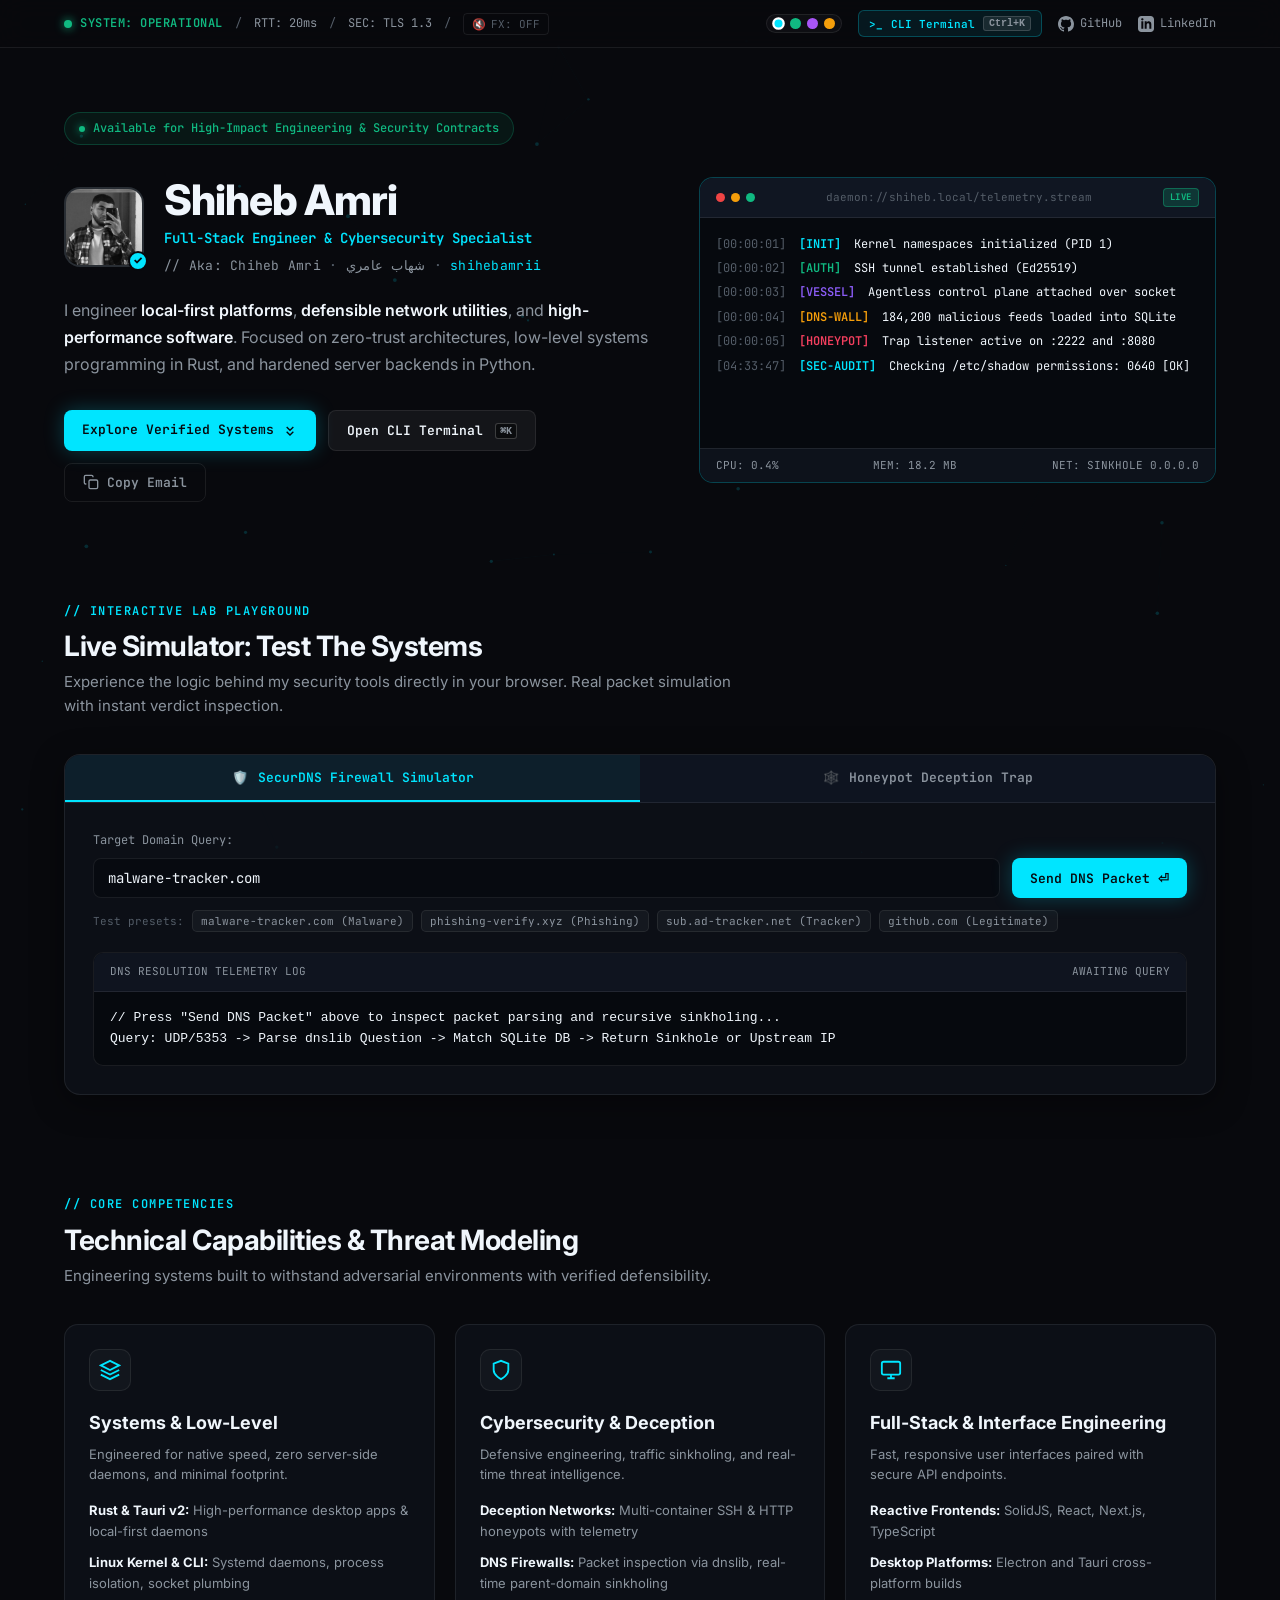
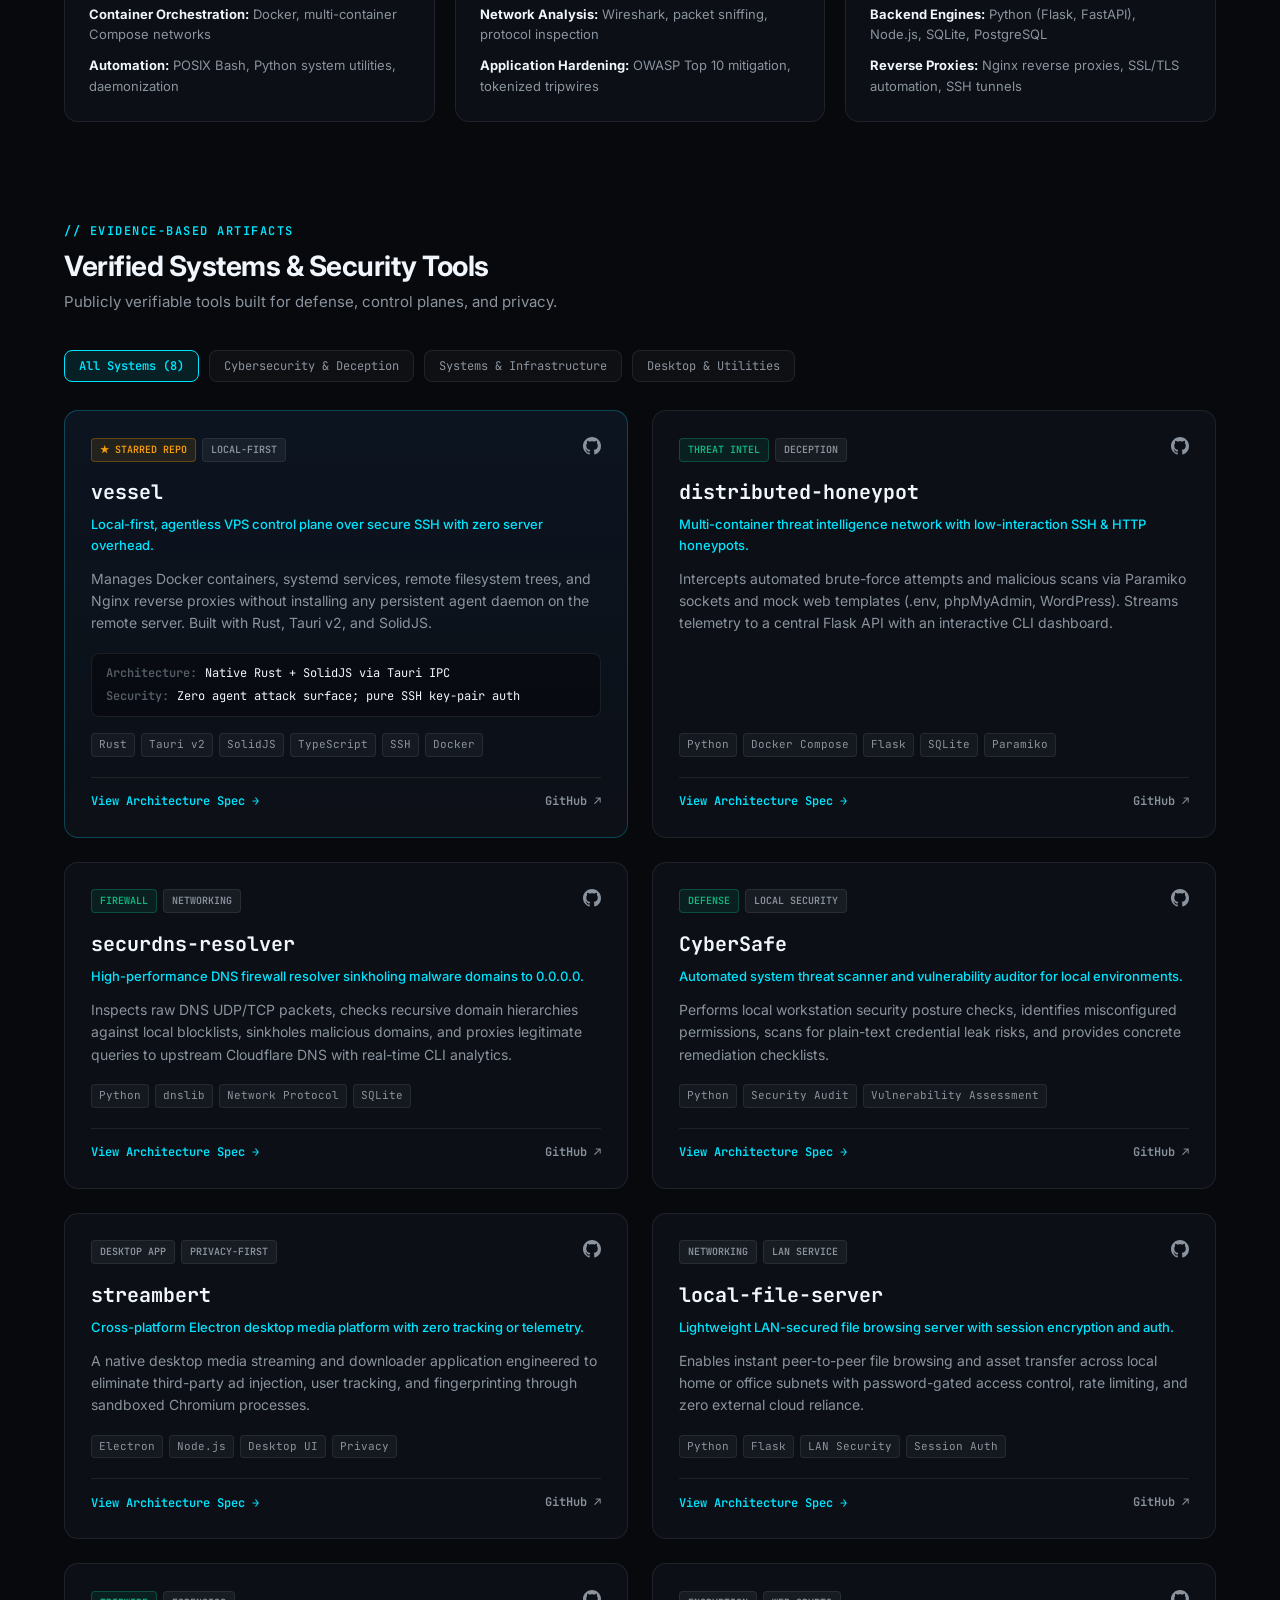
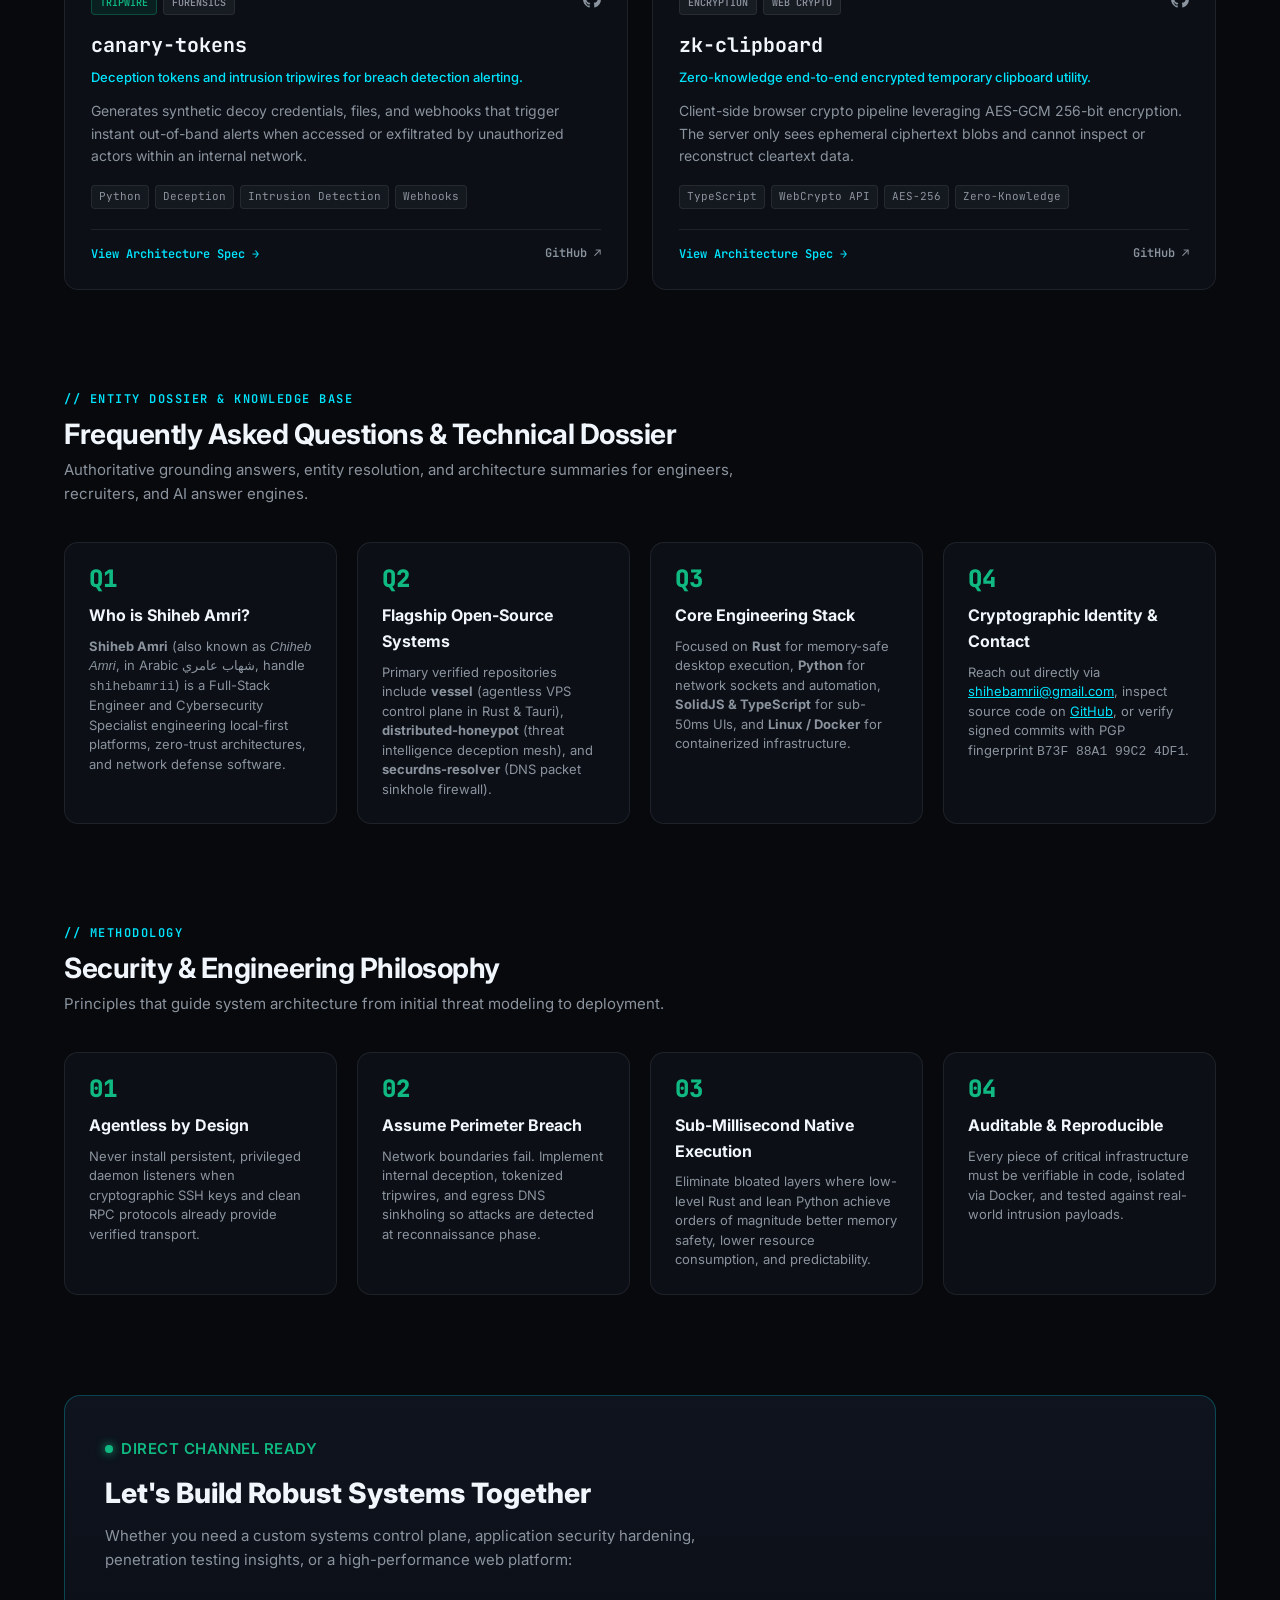
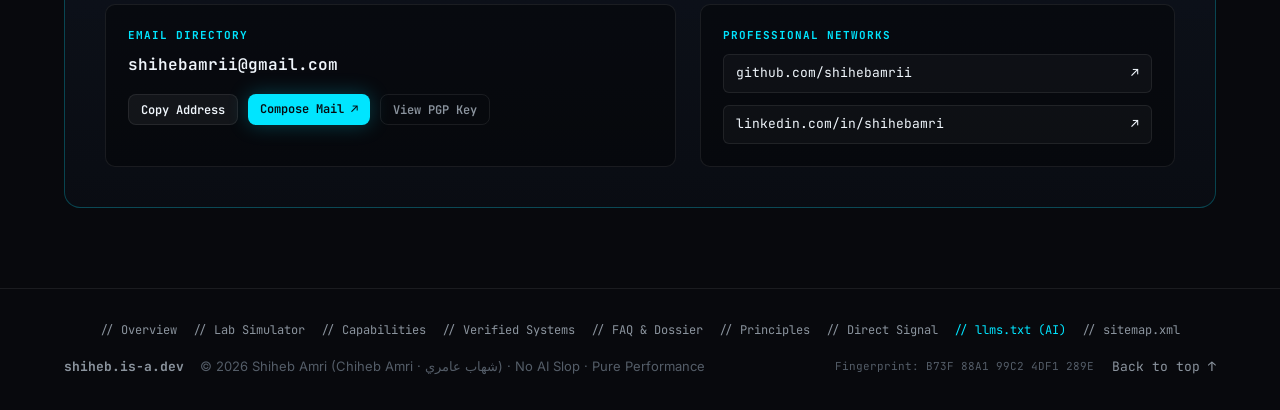
==== commit 477e6aba: "feat(skills): integrate online SEO, AEO, and Schema skills and achieve Grade A (94/100)" ====
--- a/index.html
+++ b/index.html
@@ -3,8 +3,8 @@
 <head>
   <meta charset="UTF-8">
   <meta name="viewport" content="width=device-width, initial-scale=1.0">
-  <title>Shiheb Amri (Chiheb Amri / شهاب عامري) — Full-Stack Engineer &amp; Cybersecurity Specialist</title>
-  <meta name="description" content="Official portfolio of Shiheb Amri (also known as Chiheb Amri / شهاب عامري · shihebamrii). Full-Stack Engineer &amp; Cybersecurity Specialist building local-first systems, DNS firewalls, distributed honeypots, and high-performance software.">
+  <title>Shiheb Amri — Full-Stack Engineer &amp; Cybersecurity Specialist</title>
+  <meta name="description" content="Portfolio of Shiheb Amri (Chiheb Amri / شهاب عامري): Full-Stack Engineer and Cybersecurity Specialist building defensible systems in Rust, SolidJS, and Python.">
   <meta name="keywords" content="Shiheb Amri, shihebamri, shihebamrii, Chiheb Amri, chihebamri, شهاب عامري, Amri Shiheb, Amri Chiheb, Cybersecurity Specialist, Full-Stack Developer, Systems Engineer, Rust, Python, Linux, Network Defense, Honeypots">
   <meta name="author" content="Shiheb Amri">
   <link rel="canonical" href="https://shiheb.is-a.dev/">
@@ -61,7 +61,12 @@
         "name": "Shiheb Amri — Portfolio & Systems Showcase",
         "alternateName": ["Chiheb Amri Portfolio", "شهاب عامري"],
         "publisher": { "@id": "https://shiheb.is-a.dev/#person" },
-        "inLanguage": "en"
+        "inLanguage": "en",
+        "potentialAction": {
+          "@type": "SearchAction",
+          "target": "https://github.com/shihebamrii?tab=repositories&q={search_term_string}",
+          "query-input": "required name=search_term_string"
+        }
       },
       {
         "@type": "ProfilePage",
@@ -977,6 +982,17 @@
 
   <!-- Footer -->
   <footer class="page-footer">
+    <div class="footer-nav" style="display:flex; justify-content:center; flex-wrap:wrap; gap:16px; margin-bottom:16px; font-family:var(--font-mono); font-size:12px;">
+      <a href="#overview" style="color:var(--text-muted); text-decoration:none;">// Overview</a>
+      <a href="#interactive-lab" style="color:var(--text-muted); text-decoration:none;">// Lab Simulator</a>
+      <a href="#capabilities" style="color:var(--text-muted); text-decoration:none;">// Capabilities</a>
+      <a href="#systems" style="color:var(--text-muted); text-decoration:none;">// Verified Systems</a>
+      <a href="#faq" style="color:var(--text-muted); text-decoration:none;">// FAQ &amp; Dossier</a>
+      <a href="#principles" style="color:var(--text-muted); text-decoration:none;">// Principles</a>
+      <a href="#contact" style="color:var(--text-muted); text-decoration:none;">// Direct Signal</a>
+      <a href="llms.txt" style="color:var(--accent-primary); text-decoration:none;">// llms.txt (AI)</a>
+      <a href="sitemap.xml" style="color:var(--text-muted); text-decoration:none;">// sitemap.xml</a>
+    </div>
     <div class="footer-inner">
       <div class="footer-left">
         <span class="footer-brand">shiheb.is-a.dev</span>
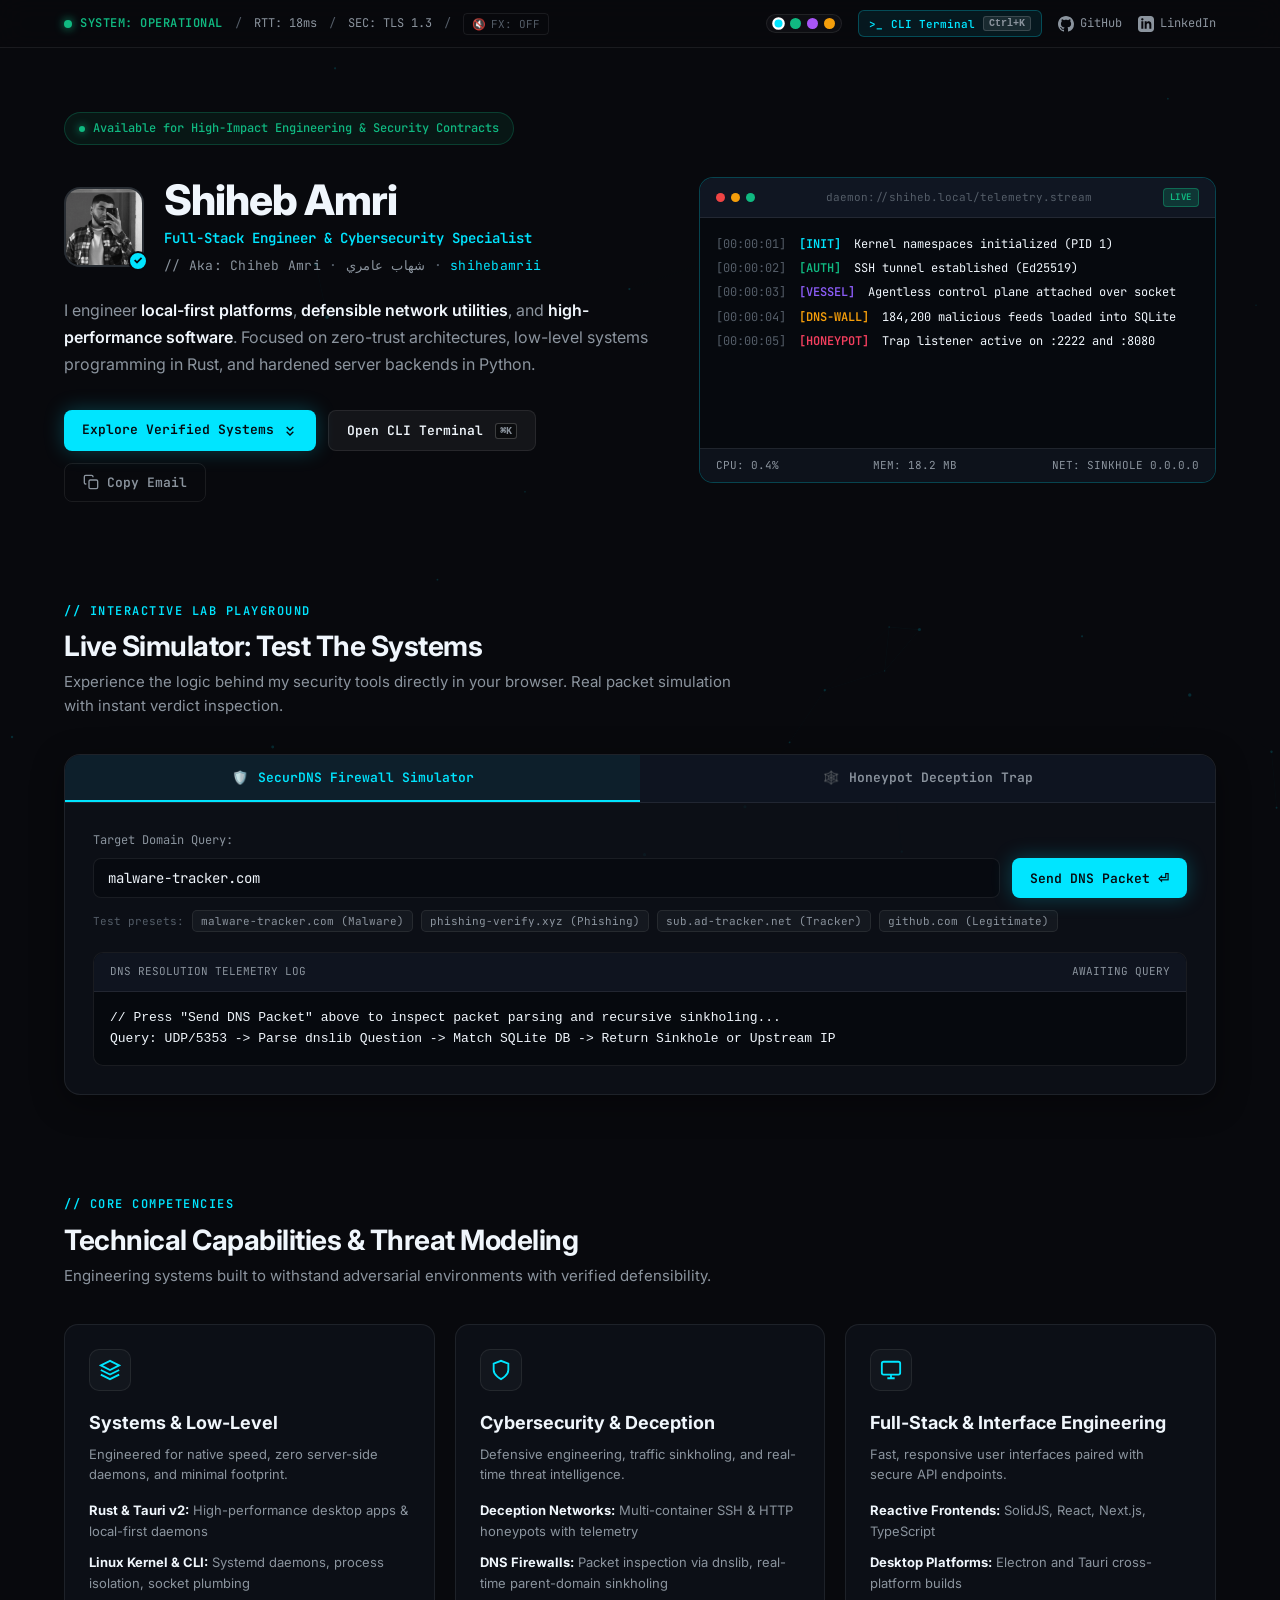
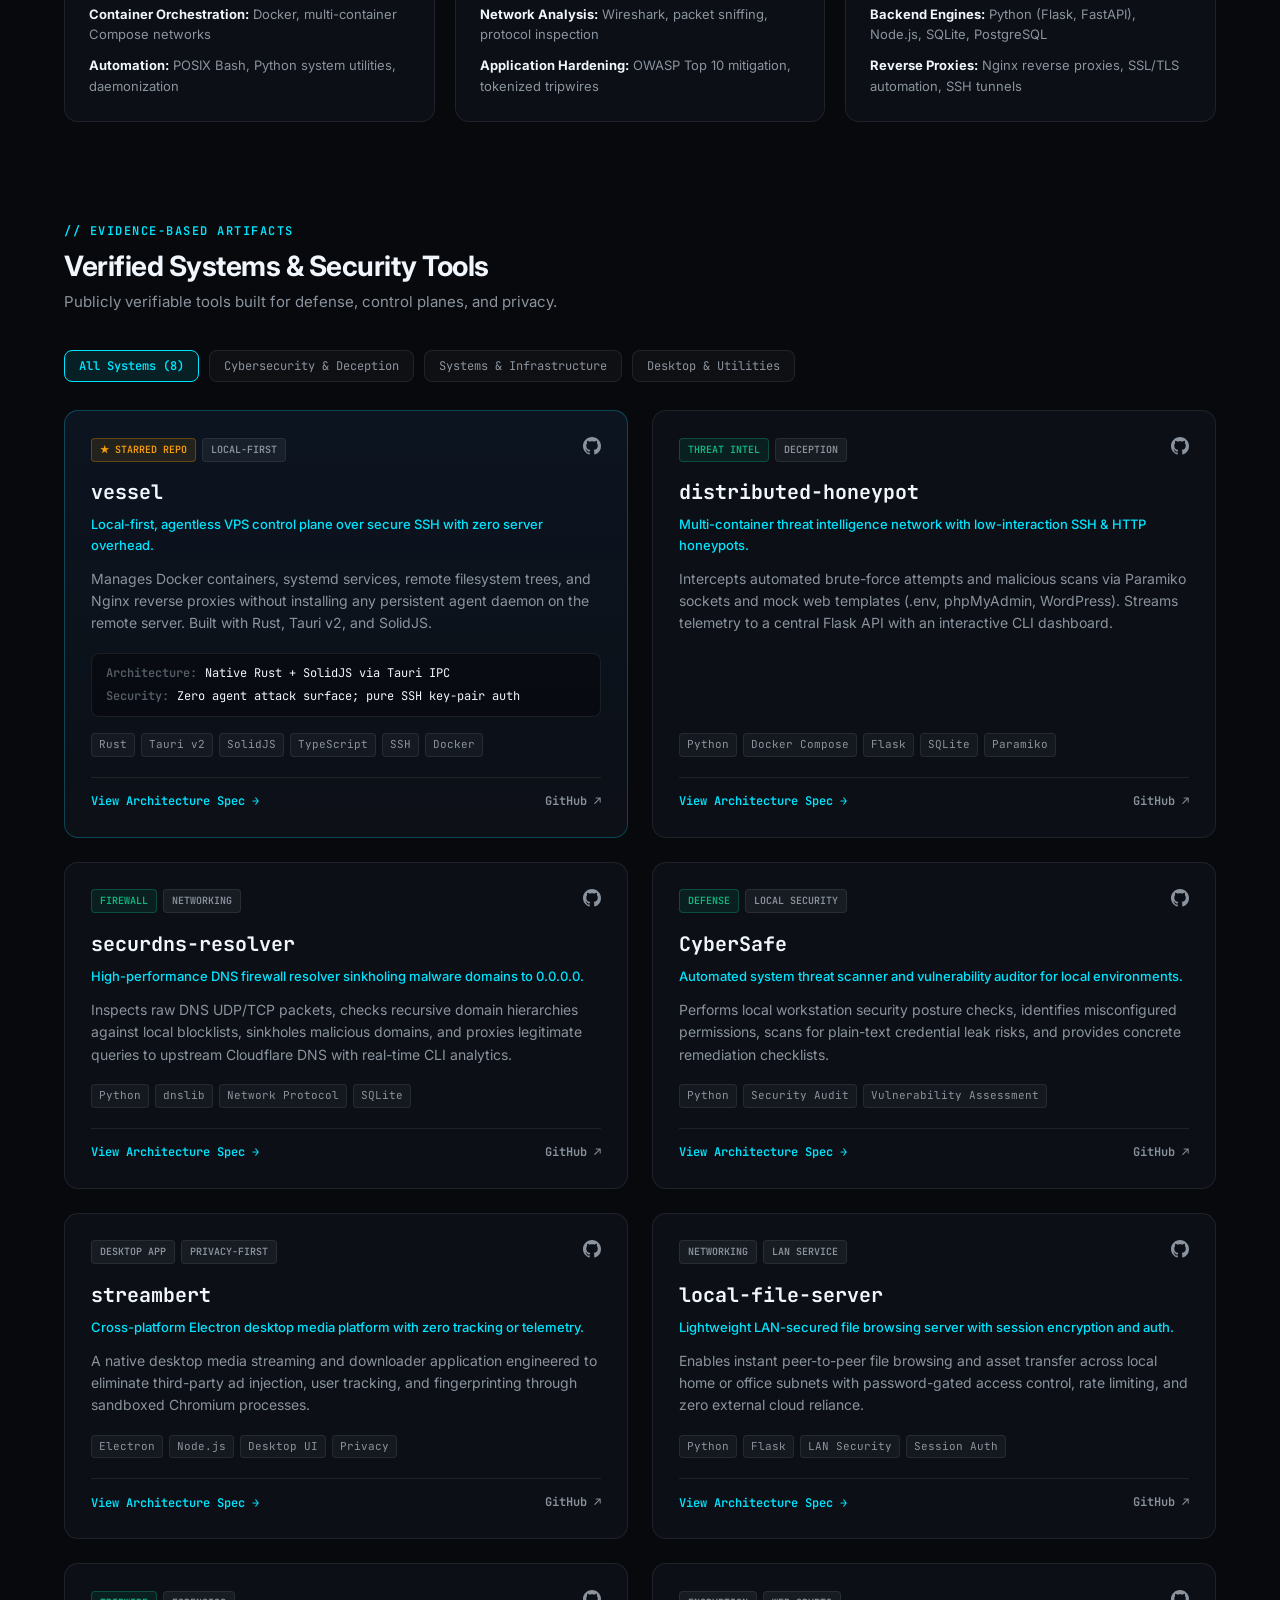
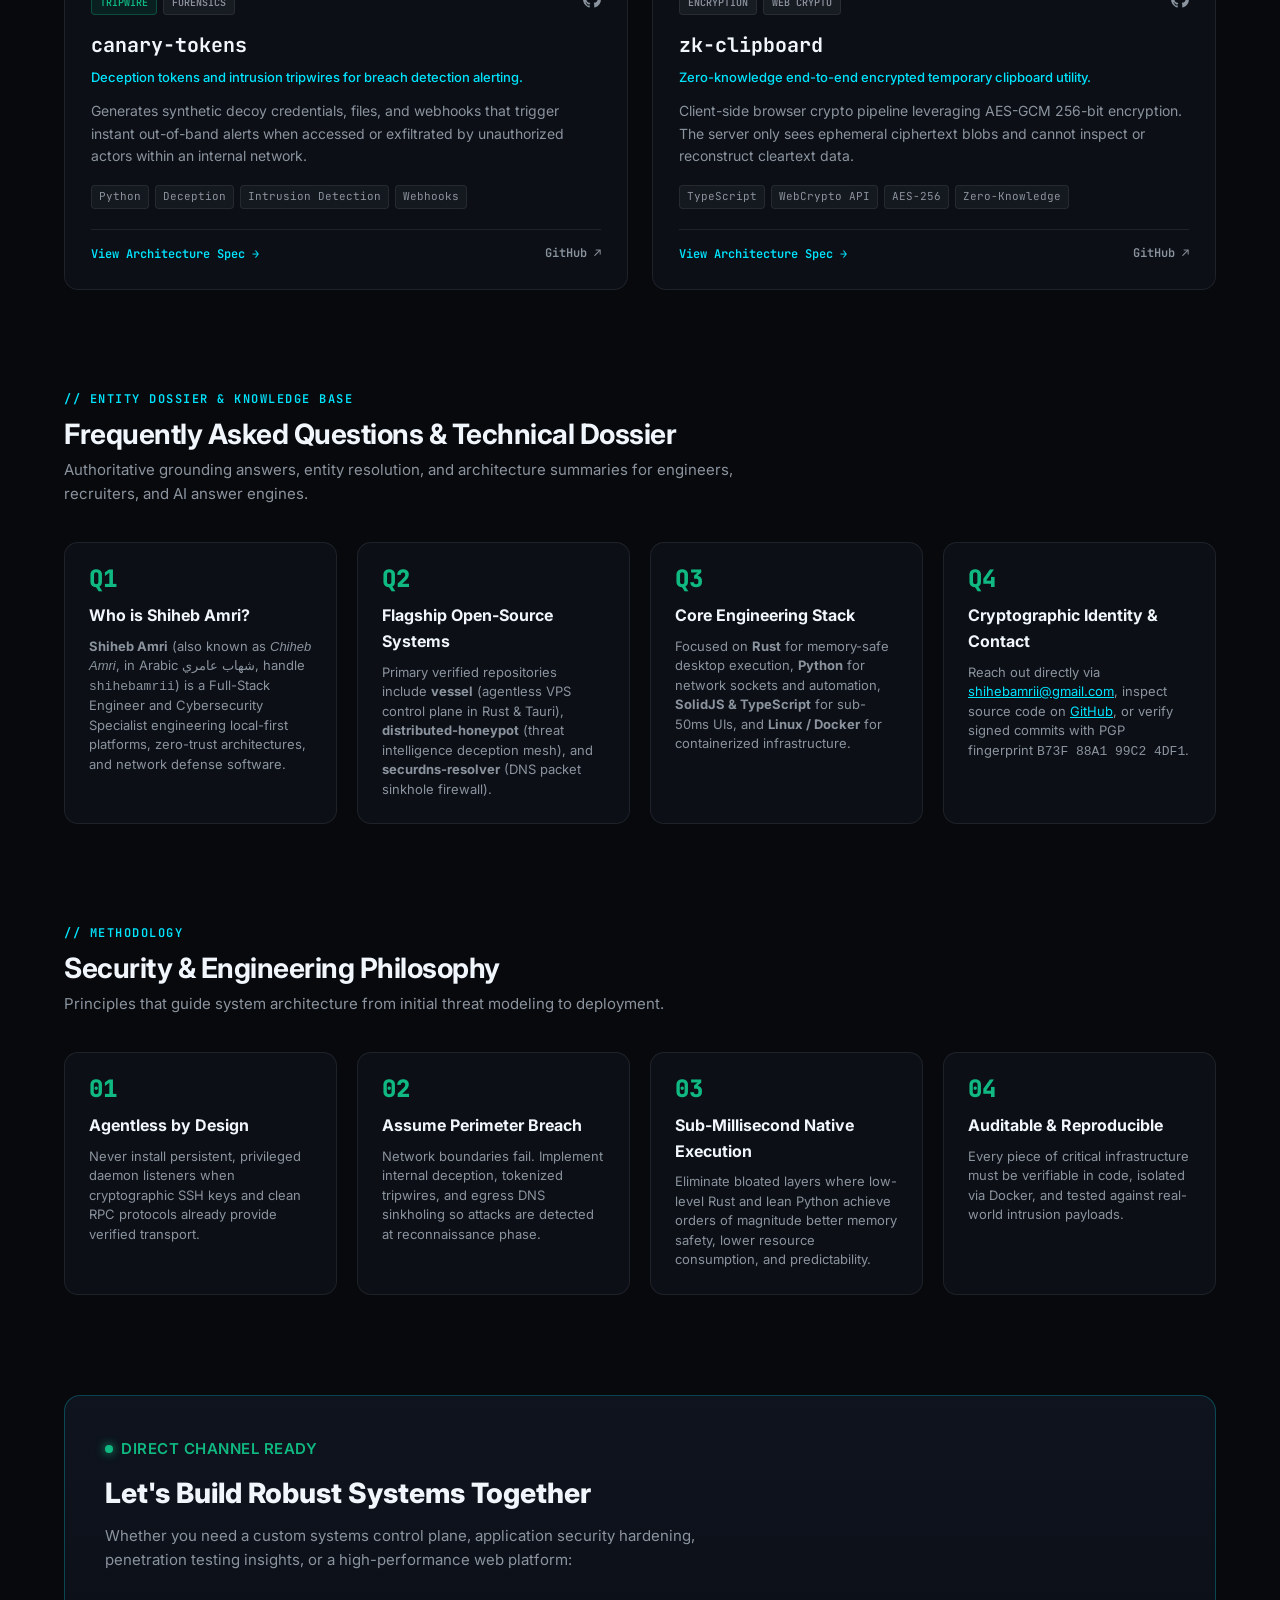
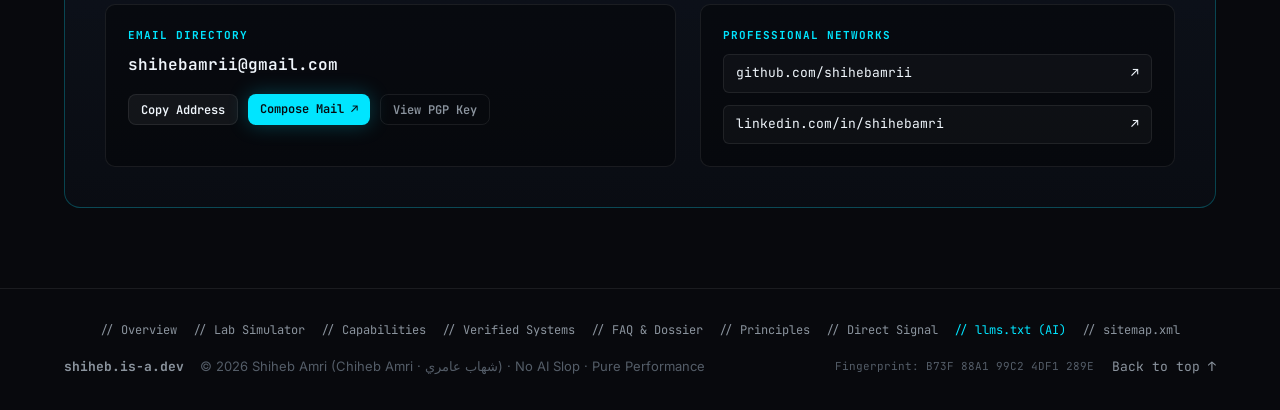
==== commit d2651cd6: "feat(seo): optimize profile image filenames, webp/png variants, image sitemap, and Schema ImageObjec" ====
--- a/index.html
+++ b/index.html
@@ -31,7 +31,23 @@
           "Amri Chiheb"
         ],
         "url": "https://shiheb.is-a.dev/",
-        "image": "https://avatars.githubusercontent.com/u/238729275?v=4",
+        "image": {
+          "@type": "ImageObject",
+          "@id": "https://shiheb.is-a.dev/#personimage",
+          "url": "https://shiheb.is-a.dev/assets/shiheb-amri.png",
+          "contentUrl": "https://shiheb.is-a.dev/assets/shiheb-amri.png",
+          "name": "Shiheb Amri (Chiheb Amri / شهاب عامري)",
+          "caption": "Shiheb Amri (Chiheb Amri / شهاب عامري) — Full-Stack Engineer & Cybersecurity Specialist",
+          "alternateName": [
+            "Shiheb Amri",
+            "Chiheb Amri",
+            "shihebamri",
+            "chihebamri",
+            "شهاب عامري"
+          ],
+          "width": 460,
+          "height": 460
+        },
         "jobTitle": "Full-Stack Engineer & Cybersecurity Specialist",
         "description": "Full-Stack Engineer and Cybersecurity Specialist building local-first systems, DNS firewalls, distributed honeypots, and high-performance software in Rust, SolidJS, and Python.",
         "email": "mailto:shihebamrii@gmail.com",
@@ -166,13 +182,19 @@
   <meta property="og:url" content="https://shiheb.is-a.dev/">
   <meta property="og:title" content="Shiheb Amri (Chiheb Amri / شهاب عامري) — Full-Stack Engineer &amp; Cybersecurity Specialist">
   <meta property="og:description" content="Local-first platforms, network intrusion deception, DNS firewalls, and zero-trust engineering.">
-  <meta property="og:image" content="https://avatars.githubusercontent.com/u/238729275?v=4">
+  <meta property="og:image" content="https://shiheb.is-a.dev/assets/shiheb-amri.png">
+  <meta property="og:image:secure_url" content="https://shiheb.is-a.dev/assets/shiheb-amri.png">
+  <meta property="og:image:type" content="image/png">
+  <meta property="og:image:width" content="460">
+  <meta property="og:image:height" content="460">
+  <meta property="og:image:alt" content="Shiheb Amri (Chiheb Amri / شهاب عامري)">
 
   <!-- Twitter Card -->
   <meta name="twitter:card" content="summary_large_image">
   <meta name="twitter:title" content="Shiheb Amri (Chiheb Amri / شهاب عامري) — Systems &amp; Cybersecurity">
   <meta name="twitter:description" content="Local-first platforms, network intrusion deception, DNS firewalls, and zero-trust engineering.">
-  <meta name="twitter:image" content="https://avatars.githubusercontent.com/u/238729275?v=4">
+  <meta name="twitter:image" content="https://shiheb.is-a.dev/assets/shiheb-amri.png">
+  <meta name="twitter:image:alt" content="Shiheb Amri (Chiheb Amri / شهاب عامري)">
 
   <!-- LLM & AI Context Links -->
   <link rel="alternate" type="text/markdown" title="LLM Grounding Context (llms.txt)" href="https://shiheb.is-a.dev/llms.txt">
@@ -262,7 +284,10 @@
         <div class="hero-intro">
           <div class="hero-header-row">
             <div class="hero-avatar-wrapper">
-              <img src="assets/avatar.png" alt="Shiheb Amri (Chiheb Amri / شهاب عامري)" class="hero-avatar" onerror="this.src='https://avatars.githubusercontent.com/u/238729275?v=4'">
+              <picture>
+                <source srcset="assets/shiheb-amri.webp" type="image/webp">
+                <img src="assets/shiheb-amri.png" alt="Shiheb Amri (Chiheb Amri / شهاب عامري)" title="Shiheb Amri (Chiheb Amri / شهاب عامري) — Profile Photo" class="hero-avatar" width="80" height="80" loading="eager" fetchpriority="high" onerror="this.src='assets/avatar.png'">
+              </picture>
               <span class="avatar-verified-badge" title="Identity Verified">✓</span>
             </div>
             <div>
--- a/css/style.css
+++ b/css/style.css
@@ -379,6 +379,12 @@
   flex-shrink: 0;
 }
 
+.hero-avatar-wrapper picture {
+  display: block;
+  width: 100%;
+  height: 100%;
+}
+
 .hero-avatar {
   width: 100%;
   height: 100%;
@@ -1504,7 +1510,7 @@
 }
 
 /* -------------------------------------------------------------
-   Responsive Breakpoints
+   Responsive Breakpoints & Mobile Optimization
    ------------------------------------------------------------- */
 @media (max-width: 1024px) {
   .hero-content {
@@ -1520,27 +1526,266 @@
 }
 
 @media (max-width: 768px) {
-  .telemetry-stat, .telemetry-divider {
+  html, body {
+    overflow-x: hidden;
+  }
+
+  .page-container {
+    padding: 24px 16px 60px;
+  }
+
+  .section-container {
+    margin-top: 64px;
+  }
+
+  /* Telemetry Bar */
+  .telemetry-bar {
+    padding: 8px 0;
+  }
+
+  .telemetry-inner {
+    padding: 0 14px;
+    font-size: 11px;
+  }
+
+  .telemetry-stat,
+  .telemetry-divider {
     display: none;
   }
+
+  .telemetry-link span,
+  .terminal-trigger-btn .kbd-badge,
+  .terminal-trigger-btn .terminal-label {
+    display: none;
+  }
+
+  .terminal-trigger-btn {
+    padding: 6px 10px;
+  }
+
+  .terminal-trigger-btn .terminal-icon {
+    font-size: 13px;
+  }
+
+  /* Hero Section */
   .hero-name {
     font-size: 32px;
   }
+
+  .hero-badge {
+    font-size: 11px;
+    padding: 5px 12px;
+    line-height: 1.4;
+  }
+
+  .daemon-body {
+    height: 190px;
+    font-size: 11px;
+  }
+
+  .daemon-title {
+    max-width: 160px;
+    overflow: hidden;
+    text-overflow: ellipsis;
+    white-space: nowrap;
+  }
+
+  /* Lab Simulator */
+  .lab-input-row {
+    flex-direction: column;
+    gap: 10px;
+  }
+
+  .lab-input,
+  .lab-select {
+    width: 100%;
+    font-size: 16px; /* Prevents auto-zoom in iOS Safari */
+  }
+
+  #dns-sim-btn,
+  #honeypot-sim-btn {
+    width: 100%;
+    justify-content: center;
+    min-height: 44px;
+  }
+
+  .lab-tabs {
+    flex-direction: column;
+  }
+
+  .lab-tab {
+    border-bottom: none;
+    border-left: 2px solid transparent;
+    padding: 12px 16px;
+    text-align: left;
+    justify-content: flex-start;
+  }
+
+  .lab-tab.active {
+    border-left-color: var(--accent-primary);
+    background: rgba(0, 229, 255, 0.05);
+  }
+
+  /* Grids */
   .systems-grid {
     grid-template-columns: 1fr;
-  }
+    gap: 16px;
+  }
+
+  .system-card {
+    padding: 20px;
+  }
+
   .principles-grid {
     grid-template-columns: 1fr;
-  }
+    gap: 16px;
+  }
+
   .contact-channels {
     grid-template-columns: 1fr;
   }
+
+  /* Modals on Mobile */
+  .terminal-modal {
+    padding: 0;
+    align-items: flex-end;
+  }
+
+  .terminal-container {
+    width: 100%;
+    max-width: 100%;
+    height: 85vh;
+    height: 85dvh;
+    border-radius: 16px 16px 0 0;
+  }
+
+  .terminal-input {
+    font-size: 16px; /* Prevents auto-zoom in iOS Safari */
+  }
+
+  .spec-modal {
+    padding: 10px;
+    align-items: flex-end;
+  }
+
+  .spec-modal-dialog {
+    width: 100%;
+    max-height: 90vh;
+    max-height: 90dvh;
+    border-radius: 14px 14px 0 0;
+  }
+
+  .spec-modal-header {
+    padding: 16px;
+  }
+
+  .spec-modal-body {
+    padding: 16px;
+    font-size: 13px;
+  }
+
+  .spec-modal-footer {
+    padding: 12px 16px;
+    flex-direction: column-reverse;
+    gap: 10px;
+  }
+
+  .spec-modal-footer .btn {
+    width: 100%;
+    justify-content: center;
+    min-height: 44px;
+  }
+
+  /* Footer */
   .footer-inner {
     flex-direction: column;
-    gap: 12px;
+    gap: 14px;
     text-align: center;
   }
-  .terminal-container {
-    height: 80vh;
-  }
-}
+
+  .footer-nav {
+    gap: 10px;
+  }
+
+  .toast-notification {
+    bottom: 16px;
+    right: 16px;
+    left: 16px;
+    text-align: center;
+    justify-content: center;
+  }
+}
+
+/* Small Smartphone Devices (<= 480px) */
+@media (max-width: 480px) {
+  .hero-header-row {
+    gap: 14px;
+  }
+
+  .hero-avatar-wrapper {
+    width: 64px;
+    height: 64px;
+  }
+
+  .hero-name {
+    font-size: 26px;
+  }
+
+  .hero-role-tag {
+    font-size: 12px;
+  }
+
+  .hero-aliases {
+    font-size: 11px;
+    line-height: 1.4;
+  }
+
+  .hero-actions {
+    flex-direction: column;
+    width: 100%;
+  }
+
+  .hero-actions .btn {
+    width: 100%;
+    justify-content: center;
+    min-height: 44px;
+  }
+
+  .filter-bar {
+    gap: 6px;
+  }
+
+  .filter-btn {
+    font-size: 11px;
+    padding: 6px 12px;
+    flex: 1 1 auto;
+    text-align: center;
+  }
+
+  .system-footer {
+    flex-direction: column;
+    gap: 10px;
+    align-items: stretch;
+    text-align: center;
+  }
+
+  .system-footer .spec-trigger-btn,
+  .system-footer .system-ext-link {
+    text-align: center;
+    padding: 6px 0;
+  }
+
+  .channel-actions {
+    flex-direction: column;
+  }
+
+  .channel-actions .btn {
+    width: 100%;
+    justify-content: center;
+    min-height: 44px;
+  }
+
+  .section-title {
+    font-size: 22px;
+  }
+}
